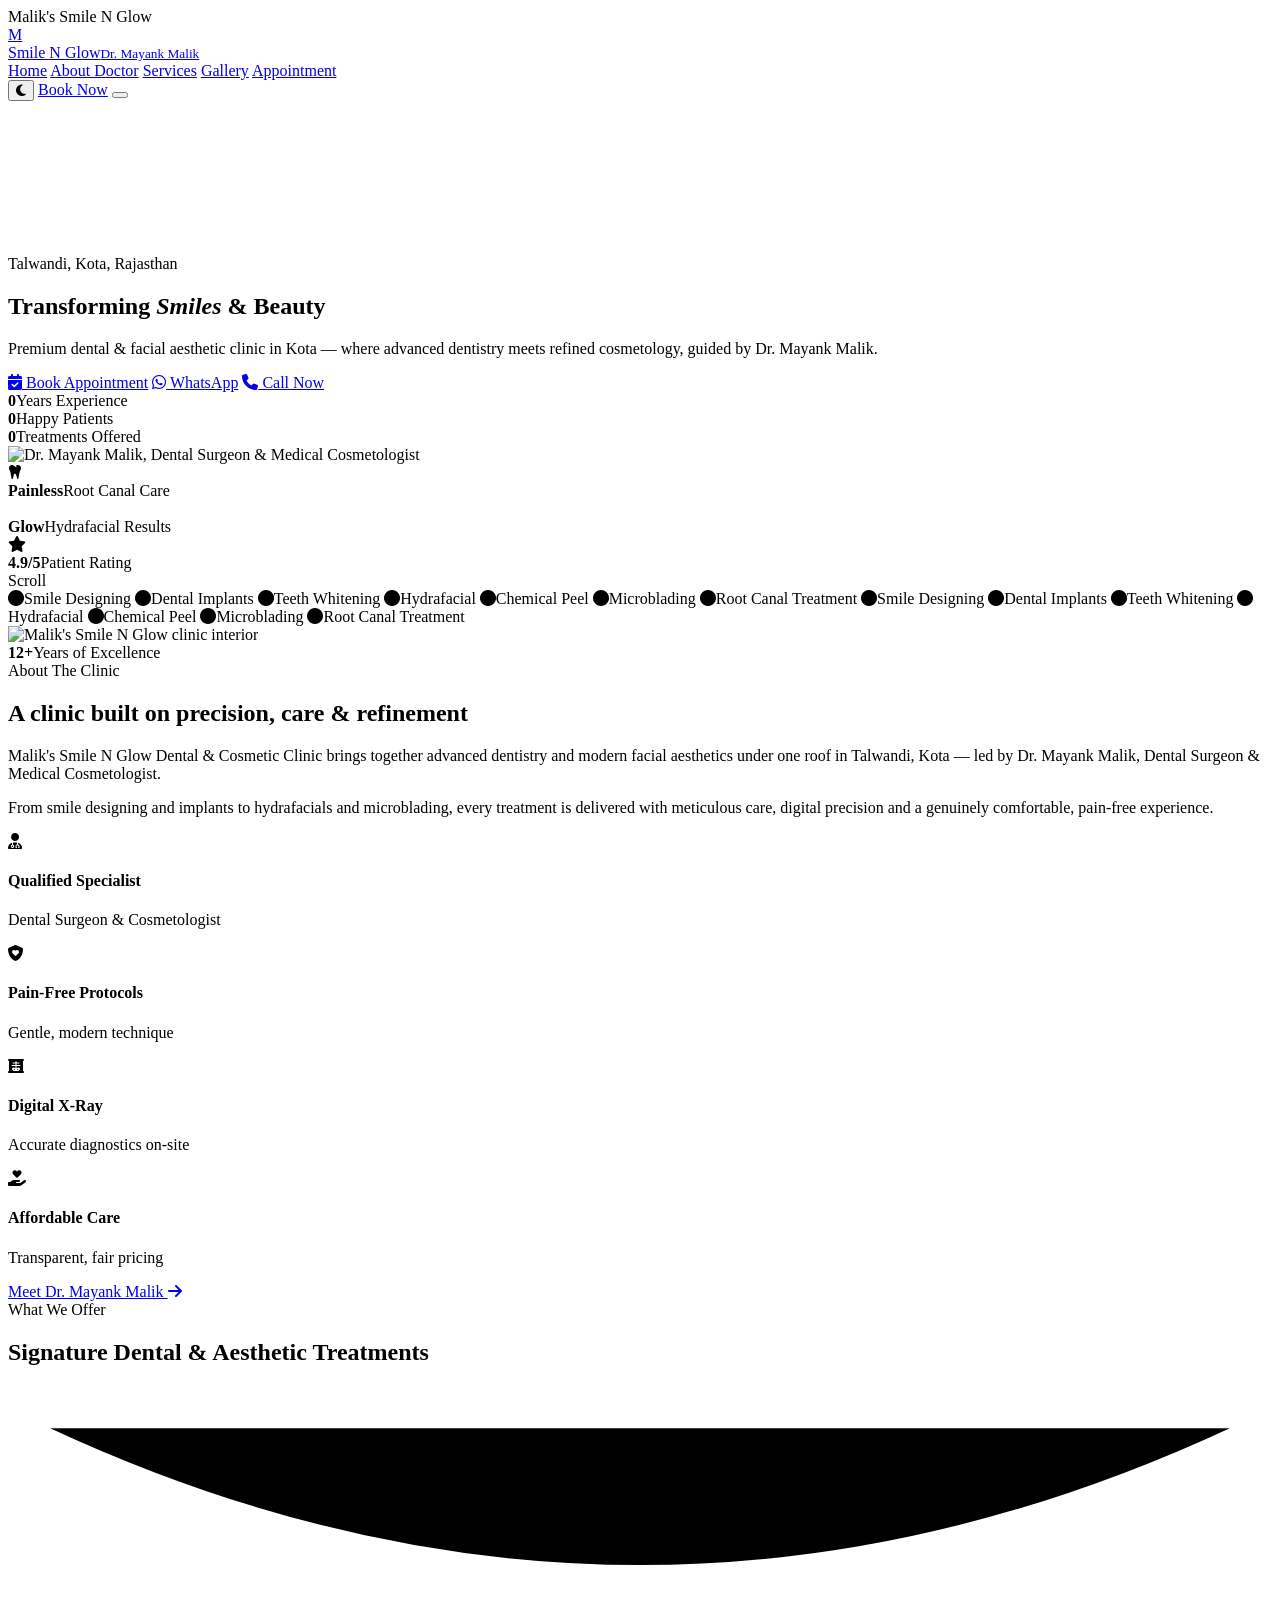
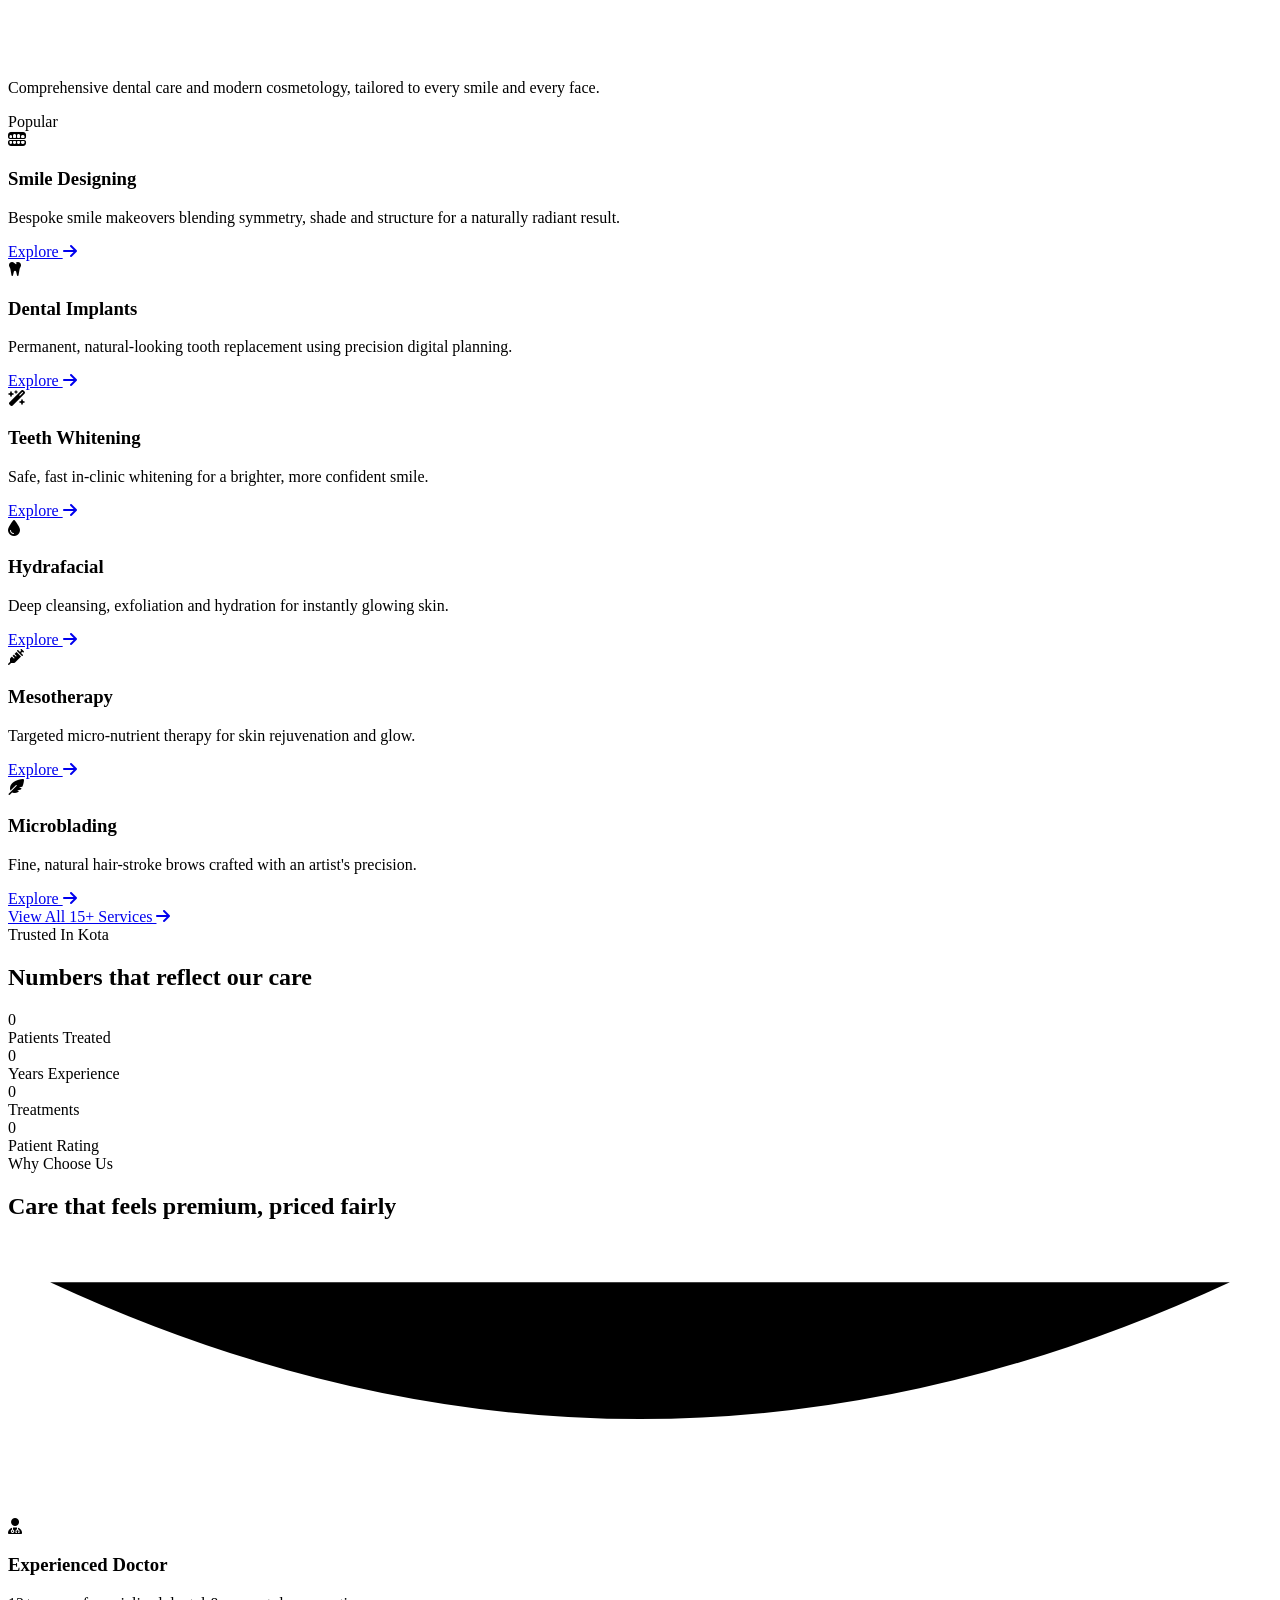
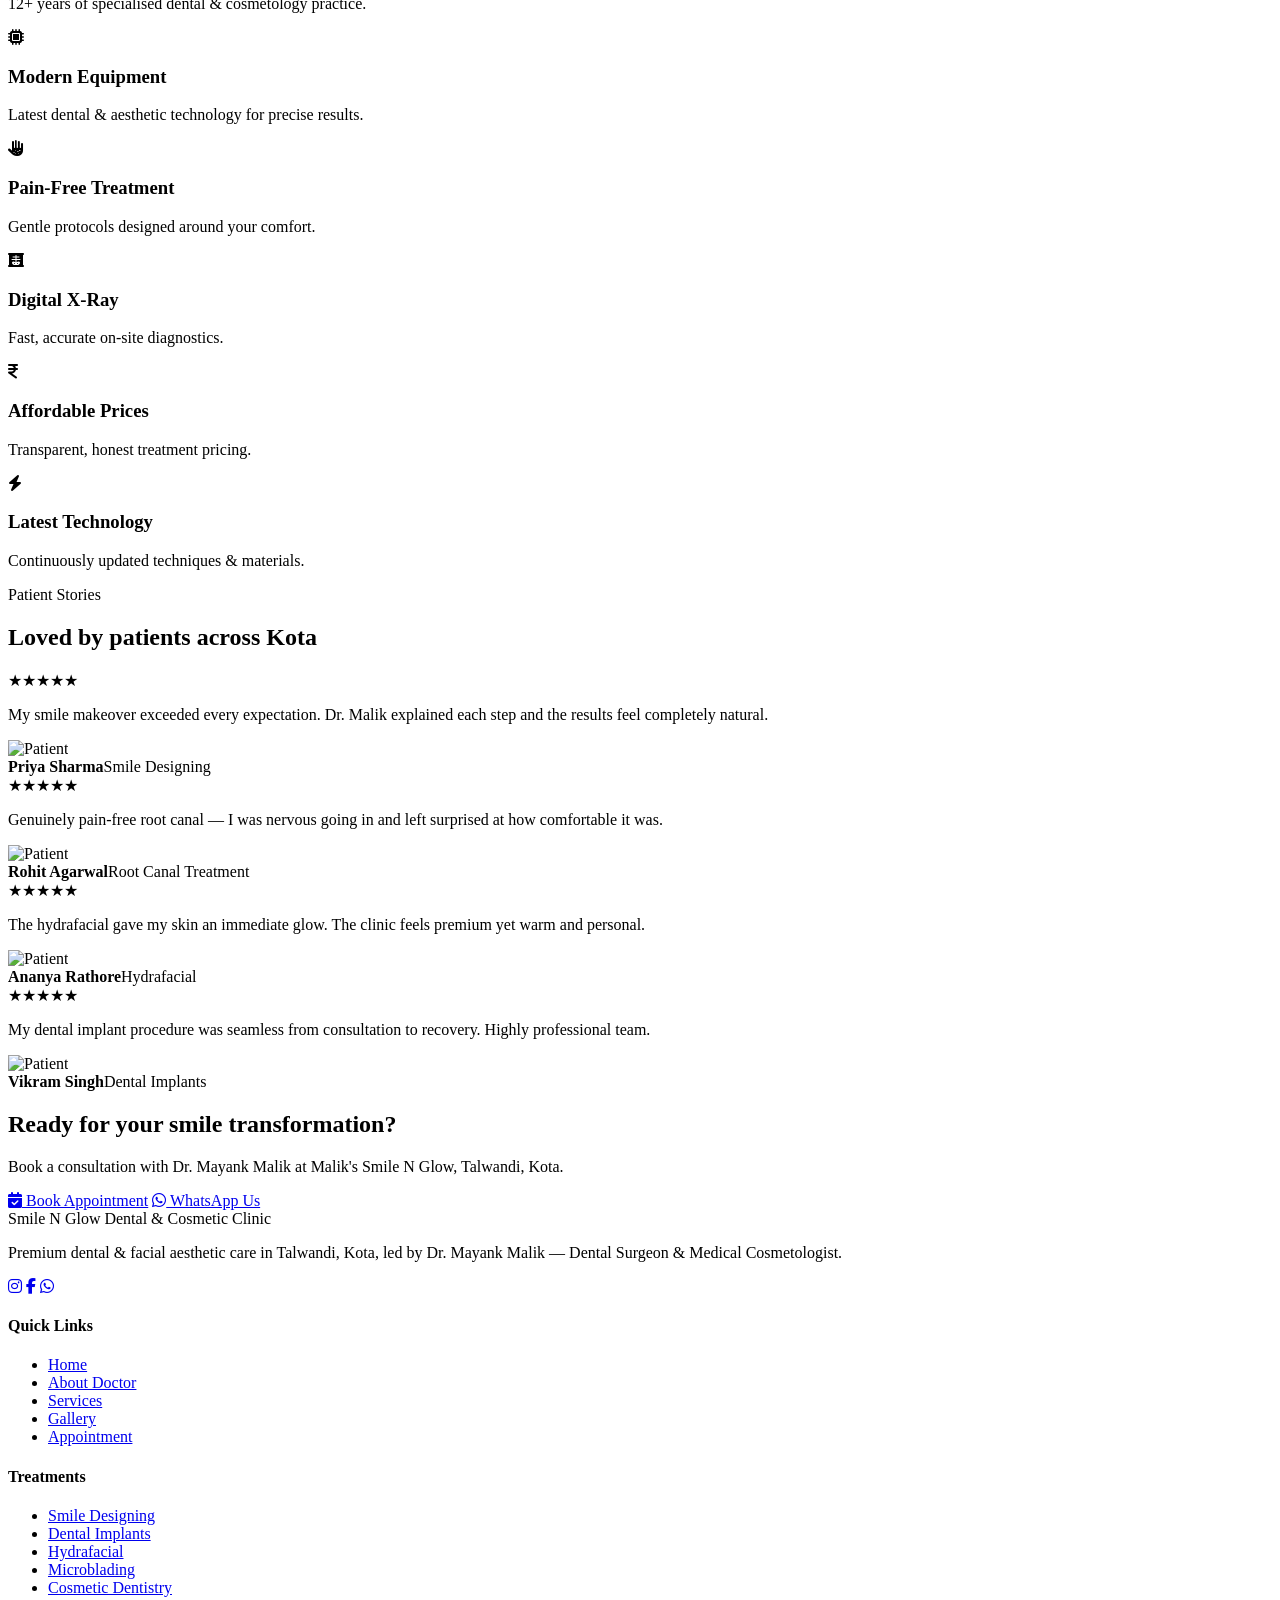
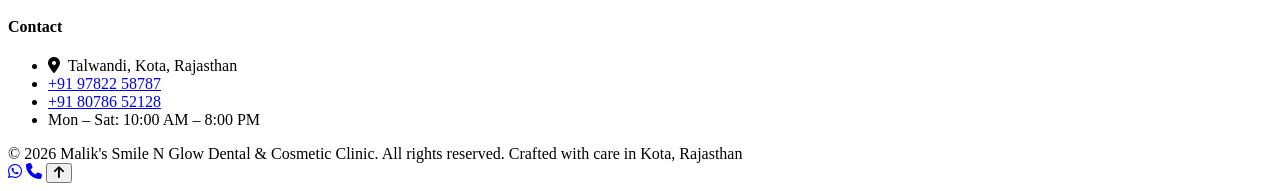
==== index.html @ 5f45013c "Rename index-20.html to index.html" ====
<!DOCTYPE html>
<html lang="en">
<head>
<meta charset="UTF-8">
<meta name="viewport" content="width=device-width, initial-scale=1.0">
<title>Malik's Smile N Glow | Premium Dental &amp; Cosmetic Clinic, Kota</title>
<meta name="description" content="Malik's Smile N Glow — premium dental &amp; facial aesthetic clinic in Talwandi, Kota led by Dr. Mayank Malik. Smile designing, implants, hydrafacials &amp; more.">
<link rel="icon" href="data:image/svg+xml,<svg xmlns=%22http://www.w3.org/2000/svg%22 viewBox=%220 0 100 100%22><text y=%22.9em%22 font-size=%2290%22>✨</text></svg>">
<link rel="preconnect" href="https://fonts.googleapis.com">
<link rel="stylesheet" href="https://cdnjs.cloudflare.com/ajax/libs/font-awesome/6.5.1/css/all.min.css">
<link rel="stylesheet" href="css/style.css">
</head>
<body>

<div id="loader"><div class="mark">Malik's <span>Smile N Glow</span></div><div class="bar"></div></div>
<div id="scroll-progress"></div>
<div id="cursor-glow"></div>

<!-- NAVBAR -->
<header class="navbar" id="navbar">
  <div class="container nav-inner">
    <a href="index.html" class="brand">
      <div class="mark">M</div>
      <div class="name">Smile N Glow<small>Dr. Mayank Malik</small></div>
    </a>
    <nav class="nav-links" id="nav-links">
      <a href="index.html" class="active">Home</a>
      <a href="about.html">About Doctor</a>
      <a href="services.html">Services</a>
      <a href="gallery.html">Gallery</a>
      <a href="contact.html">Appointment</a>
    </nav>
    <div class="nav-actions">
      <button class="icon-btn" id="theme-toggle" aria-label="Toggle theme"><i class="fa-solid fa-moon"></i></button>
      <a href="contact.html" class="btn btn-gold btn-sm">Book Now</a>
      <button class="hamburger" id="hamburger" aria-label="Menu"><span></span><span></span><span></span></button>
    </div>
  </div>
</header>

<!-- HERO -->
<section class="hero">
  <canvas id="hero-canvas"></canvas>
  <div class="container hero-inner">
    <div class="hero-copy">
      <div class="eyebrow">Talwandi, Kota, Rajasthan</div>
      <h1>Transforming <em>Smiles</em> &amp; Beauty</h1>
      <p class="sub">Premium dental &amp; facial aesthetic clinic in Kota — where advanced dentistry meets refined cosmetology, guided by Dr. Mayank Malik.</p>
      <div class="hero-actions">
        <a href="contact.html" class="btn btn-primary"><i class="fa-solid fa-calendar-check"></i> Book Appointment</a>
        <a href="https://wa.me/919782258787?text=Hi%2C%20I%20would%20like%20to%20book%20an%20appointment%20at%20Malik%27s%20Smile%20N%20Glow." target="_blank" class="btn btn-whatsapp"><i class="fa-brands fa-whatsapp"></i> WhatsApp</a>
        <a href="tel:+919782258787" class="btn btn-outline"><i class="fa-solid fa-phone"></i> Call Now</a>
      </div>
      <div class="hero-stats">
        <div class="stat"><b data-count="12" data-suffix="+">0</b><span>Years Experience</span></div>
        <div class="stat"><b data-count="8500" data-suffix="+">0</b><span>Happy Patients</span></div>
        <div class="stat"><b data-count="15" data-suffix="+">0</b><span>Treatments Offered</span></div>
      </div>
    </div>
    <div class="hero-visual">
      <div class="hero-portrait">
        <img src="https://images.unsplash.com/photo-1622253692010-333f2da6031d?q=80&w=900&auto=format&fit=crop" alt="Dr. Mayank Malik, Dental Surgeon &amp; Medical Cosmetologist">
      </div>
      <div class="hero-glass-card card-1"><i class="fa-solid fa-tooth"></i><div><b>Painless</b><span>Root Canal Care</span></div></div>
      <div class="hero-glass-card card-2"><i class="fa-solid fa-sparkles"></i><div><b>Glow</b><span>Hydrafacial Results</span></div></div>
      <div class="hero-glass-card card-3"><i class="fa-solid fa-star"></i><div><b>4.9/5</b><span>Patient Rating</span></div></div>
    </div>
  </div>
  <div class="hero-scroll-cue"><span>Scroll</span><div class="dot"></div></div>
</section>

<!-- MARQUEE -->
<div class="marquee">
  <div class="marquee-track">
    <span><i class="fa-solid fa-circle"></i>Smile Designing</span>
    <span><i class="fa-solid fa-circle"></i>Dental Implants</span>
    <span><i class="fa-solid fa-circle"></i>Teeth Whitening</span>
    <span><i class="fa-solid fa-circle"></i>Hydrafacial</span>
    <span><i class="fa-solid fa-circle"></i>Chemical Peel</span>
    <span><i class="fa-solid fa-circle"></i>Microblading</span>
    <span><i class="fa-solid fa-circle"></i>Root Canal Treatment</span>
    <span><i class="fa-solid fa-circle"></i>Smile Designing</span>
    <span><i class="fa-solid fa-circle"></i>Dental Implants</span>
    <span><i class="fa-solid fa-circle"></i>Teeth Whitening</span>
    <span><i class="fa-solid fa-circle"></i>Hydrafacial</span>
    <span><i class="fa-solid fa-circle"></i>Chemical Peel</span>
    <span><i class="fa-solid fa-circle"></i>Microblading</span>
    <span><i class="fa-solid fa-circle"></i>Root Canal Treatment</span>
  </div>
</div>

<!-- ABOUT SUMMARY -->
<section>
  <div class="container about-grid">
    <div class="about-media reveal">
      <div class="frame"><img src="https://images.unsplash.com/photo-1629909613654-28e377c37b09?q=80&w=900&auto=format&fit=crop" alt="Malik's Smile N Glow clinic interior"></div>
      <div class="about-badge"><b>12+</b><span>Years of Excellence</span></div>
    </div>
    <div class="about-copy reveal reveal-delay-1">
      <div class="eyebrow">About The Clinic</div>
      <h2>A clinic built on precision, care &amp; refinement</h2>
      <p>Malik's Smile N Glow Dental &amp; Cosmetic Clinic brings together advanced dentistry and modern facial aesthetics under one roof in Talwandi, Kota — led by Dr. Mayank Malik, Dental Surgeon &amp; Medical Cosmetologist.</p>
      <p>From smile designing and implants to hydrafacials and microblading, every treatment is delivered with meticulous care, digital precision and a genuinely comfortable, pain-free experience.</p>
      <div class="credentials">
        <div class="credential"><i class="fa-solid fa-user-doctor"></i><div><h4>Qualified Specialist</h4><p>Dental Surgeon &amp; Cosmetologist</p></div></div>
        <div class="credential"><i class="fa-solid fa-shield-heart"></i><div><h4>Pain-Free Protocols</h4><p>Gentle, modern technique</p></div></div>
        <div class="credential"><i class="fa-solid fa-x-ray"></i><div><h4>Digital X-Ray</h4><p>Accurate diagnostics on-site</p></div></div>
        <div class="credential"><i class="fa-solid fa-hand-holding-heart"></i><div><h4>Affordable Care</h4><p>Transparent, fair pricing</p></div></div>
      </div>
      <a href="about.html" class="btn btn-primary">Meet Dr. Mayank Malik <i class="fa-solid fa-arrow-right"></i></a>
    </div>
  </div>
</section>

<!-- SERVICES PREVIEW -->
<section style="background:var(--ivory-2)">
  <div class="container">
    <div class="section-head reveal">
      <div class="eyebrow">What We Offer</div>
      <h2>Signature Dental &amp; Aesthetic Treatments</h2>
      <svg class="smile-arc" viewBox="0 0 120 26"><path d="M4 4 Q60 30 116 4"/></svg>
      <p class="lead">Comprehensive dental care and modern cosmetology, tailored to every smile and every face.</p>
    </div>
    <div class="services-grid">
      <div class="service-card reveal"><span class="tag">Popular</span><div class="icon"><i class="fa-solid fa-teeth-open"></i></div><h3>Smile Designing</h3><p>Bespoke smile makeovers blending symmetry, shade and structure for a naturally radiant result.</p><a href="services.html" class="card-link">Explore <i class="fa-solid fa-arrow-right"></i></a></div>
      <div class="service-card reveal reveal-delay-1"><div class="icon"><i class="fa-solid fa-tooth"></i></div><h3>Dental Implants</h3><p>Permanent, natural-looking tooth replacement using precision digital planning.</p><a href="services.html" class="card-link">Explore <i class="fa-solid fa-arrow-right"></i></a></div>
      <div class="service-card reveal reveal-delay-2"><div class="icon"><i class="fa-solid fa-wand-magic-sparkles"></i></div><h3>Teeth Whitening</h3><p>Safe, fast in-clinic whitening for a brighter, more confident smile.</p><a href="services.html" class="card-link">Explore <i class="fa-solid fa-arrow-right"></i></a></div>
      <div class="service-card reveal"><div class="icon"><i class="fa-solid fa-droplet"></i></div><h3>Hydrafacial</h3><p>Deep cleansing, exfoliation and hydration for instantly glowing skin.</p><a href="services.html" class="card-link">Explore <i class="fa-solid fa-arrow-right"></i></a></div>
      <div class="service-card reveal reveal-delay-1"><div class="icon"><i class="fa-solid fa-syringe"></i></div><h3>Mesotherapy</h3><p>Targeted micro-nutrient therapy for skin rejuvenation and glow.</p><a href="services.html" class="card-link">Explore <i class="fa-solid fa-arrow-right"></i></a></div>
      <div class="service-card reveal reveal-delay-2"><div class="icon"><i class="fa-solid fa-feather-pointed"></i></div><h3>Microblading</h3><p>Fine, natural hair-stroke brows crafted with an artist's precision.</p><a href="services.html" class="card-link">Explore <i class="fa-solid fa-arrow-right"></i></a></div>
    </div>
    <div class="text-center mt-60 reveal"><a href="services.html" class="btn btn-outline">View All 15+ Services <i class="fa-solid fa-arrow-right"></i></a></div>
  </div>
</section>

<!-- STATS -->
<section>
  <div class="container">
    <div class="section-head reveal">
      <div class="eyebrow">Trusted In Kota</div>
      <h2>Numbers that reflect our care</h2>
    </div>
    <div class="stats-row">
      <div class="stat-card reveal"><div class="num"><span data-count="8500" data-suffix="+">0</span></div><div class="label">Patients Treated</div></div>
      <div class="stat-card reveal reveal-delay-1"><div class="num"><span data-count="12" data-suffix="+">0</span></div><div class="label">Years Experience</div></div>
      <div class="stat-card reveal reveal-delay-2"><div class="num"><span data-count="15" data-suffix="+">0</span></div><div class="label">Treatments</div></div>
      <div class="stat-card reveal reveal-delay-3"><div class="num"><span data-count="4.9" data-suffix="/5">0</span></div><div class="label">Patient Rating</div></div>
    </div>
  </div>
</section>

<!-- WHY CHOOSE US -->
<section style="background:var(--ivory-2)">
  <div class="container">
    <div class="section-head reveal">
      <div class="eyebrow">Why Choose Us</div>
      <h2>Care that feels premium, priced fairly</h2>
      <svg class="smile-arc" viewBox="0 0 120 26"><path d="M4 4 Q60 30 116 4"/></svg>
    </div>
    <div class="why-grid">
      <div class="why-card reveal"><div class="icon"><i class="fa-solid fa-user-doctor"></i></div><h3>Experienced Doctor</h3><p>12+ years of specialised dental &amp; cosmetology practice.</p></div>
      <div class="why-card reveal reveal-delay-1"><div class="icon"><i class="fa-solid fa-microchip"></i></div><h3>Modern Equipment</h3><p>Latest dental &amp; aesthetic technology for precise results.</p></div>
      <div class="why-card reveal reveal-delay-2"><div class="icon"><i class="fa-solid fa-hand-dots"></i></div><h3>Pain-Free Treatment</h3><p>Gentle protocols designed around your comfort.</p></div>
      <div class="why-card reveal"><div class="icon"><i class="fa-solid fa-x-ray"></i></div><h3>Digital X-Ray</h3><p>Fast, accurate on-site diagnostics.</p></div>
      <div class="why-card reveal reveal-delay-1"><div class="icon"><i class="fa-solid fa-indian-rupee-sign"></i></div><h3>Affordable Prices</h3><p>Transparent, honest treatment pricing.</p></div>
      <div class="why-card reveal reveal-delay-2"><div class="icon"><i class="fa-solid fa-bolt"></i></div><h3>Latest Technology</h3><p>Continuously updated techniques &amp; materials.</p></div>
    </div>
  </div>
</section>

<!-- TESTIMONIALS -->
<section>
  <div class="container">
    <div class="section-head reveal">
      <div class="eyebrow">Patient Stories</div>
      <h2>Loved by patients across Kota</h2>
    </div>
    <div class="testi-track-wrap">
      <div class="testi-track" id="testi-track">
        <div class="testi-card"><div class="testi-stars">★★★★★</div><p class="quote">My smile makeover exceeded every expectation. Dr. Malik explained each step and the results feel completely natural.</p><div class="testi-person"><img src="https://images.unsplash.com/photo-1544005313-94ddf0286df2?q=80&w=200&auto=format&fit=crop" alt="Patient"><div><b>Priya Sharma</b><span>Smile Designing</span></div></div></div>
        <div class="testi-card"><div class="testi-stars">★★★★★</div><p class="quote">Genuinely pain-free root canal — I was nervous going in and left surprised at how comfortable it was.</p><div class="testi-person"><img src="https://images.unsplash.com/photo-1502685104226-ee32379fefbe?q=80&w=200&auto=format&fit=crop" alt="Patient"><div><b>Rohit Agarwal</b><span>Root Canal Treatment</span></div></div></div>
        <div class="testi-card"><div class="testi-stars">★★★★★</div><p class="quote">The hydrafacial gave my skin an immediate glow. The clinic feels premium yet warm and personal.</p><div class="testi-person"><img src="https://images.unsplash.com/photo-1489424731084-a5d8b219a5bb?q=80&w=200&auto=format&fit=crop" alt="Patient"><div><b>Ananya Rathore</b><span>Hydrafacial</span></div></div></div>
        <div class="testi-card"><div class="testi-stars">★★★★★</div><p class="quote">My dental implant procedure was seamless from consultation to recovery. Highly professional team.</p><div class="testi-person"><img src="https://images.unsplash.com/photo-1560250097-0b93528c311a?q=80&w=200&auto=format&fit=crop" alt="Patient"><div><b>Vikram Singh</b><span>Dental Implants</span></div></div></div>
      </div>
    </div>
  </div>
</section>

<!-- CTA -->
<section>
  <div class="container">
    <div class="cta-band reveal">
      <div>
        <h2>Ready for your smile transformation?</h2>
        <p>Book a consultation with Dr. Mayank Malik at Malik's Smile N Glow, Talwandi, Kota.</p>
      </div>
      <div class="cta-actions">
        <a href="contact.html" class="btn btn-gold"><i class="fa-solid fa-calendar-check"></i> Book Appointment</a>
        <a href="https://wa.me/919782258787" target="_blank" class="btn btn-whatsapp"><i class="fa-brands fa-whatsapp"></i> WhatsApp Us</a>
      </div>
    </div>
  </div>
</section>

<!-- FOOTER -->
<footer>
  <div class="container">
    <div class="footer-grid">
      <div class="footer-brand">
        <div class="name">Smile N Glow <span>Dental &amp; Cosmetic Clinic</span></div>
        <p>Premium dental &amp; facial aesthetic care in Talwandi, Kota, led by Dr. Mayank Malik — Dental Surgeon &amp; Medical Cosmetologist.</p>
        <div class="footer-social">
          <a href="#" target="_blank" aria-label="Instagram"><i class="fa-brands fa-instagram"></i></a>
          <a href="#" target="_blank" aria-label="Facebook"><i class="fa-brands fa-facebook-f"></i></a>
          <a href="https://wa.me/919782258787" target="_blank" aria-label="WhatsApp"><i class="fa-brands fa-whatsapp"></i></a>
        </div>
      </div>
      <div class="footer-col"><h4>Quick Links</h4><ul>
        <li><a href="index.html">Home</a></li>
        <li><a href="about.html">About Doctor</a></li>
        <li><a href="services.html">Services</a></li>
        <li><a href="gallery.html">Gallery</a></li>
        <li><a href="contact.html">Appointment</a></li>
      </ul></div>
      <div class="footer-col"><h4>Treatments</h4><ul>
        <li><a href="services.html">Smile Designing</a></li>
        <li><a href="services.html">Dental Implants</a></li>
        <li><a href="services.html">Hydrafacial</a></li>
        <li><a href="services.html">Microblading</a></li>
        <li><a href="services.html">Cosmetic Dentistry</a></li>
      </ul></div>
      <div class="footer-col"><h4>Contact</h4><ul>
        <li><i class="fa-solid fa-location-dot"></i>&nbsp; Talwandi, Kota, Rajasthan</li>
        <li><a href="tel:+919782258787">+91 97822 58787</a></li>
        <li><a href="tel:+918078652128">+91 80786 52128</a></li>
        <li>Mon – Sat: 10:00 AM – 8:00 PM</li>
      </ul></div>
    </div>
    <div class="footer-bottom">
      <span>© 2026 Malik's Smile N Glow Dental &amp; Cosmetic Clinic. All rights reserved.</span>
      <span>Crafted with care in Kota, Rajasthan</span>
    </div>
  </div>
</footer>

<div class="fab-stack">
  <a href="https://wa.me/919782258787" target="_blank" class="fab fab-whatsapp" aria-label="WhatsApp"><i class="fa-brands fa-whatsapp"></i></a>
  <a href="tel:+919782258787" class="fab fab-call" aria-label="Call"><i class="fa-solid fa-phone"></i></a>
  <button class="fab fab-top" id="fab-top" aria-label="Back to top"><i class="fa-solid fa-arrow-up"></i></button>
</div>

<script src="js/script.js"></script>
</body>
</html>
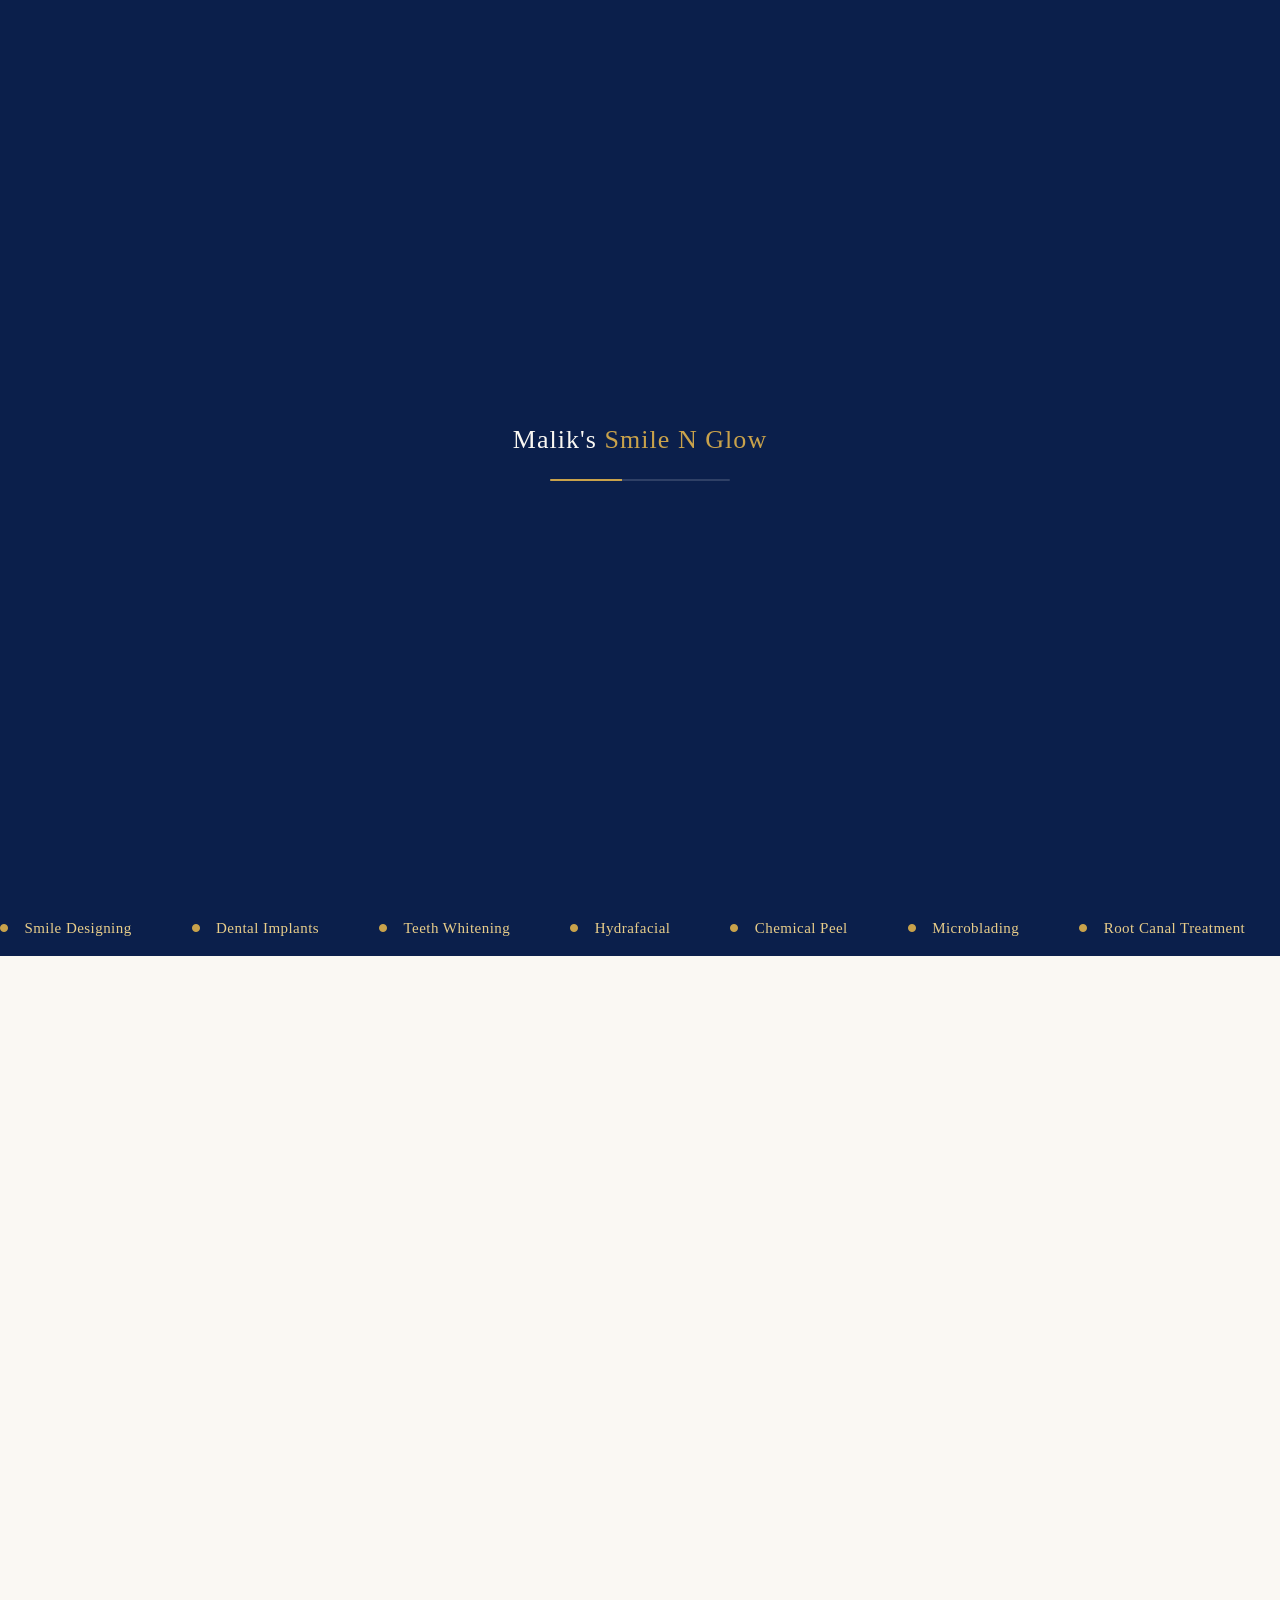
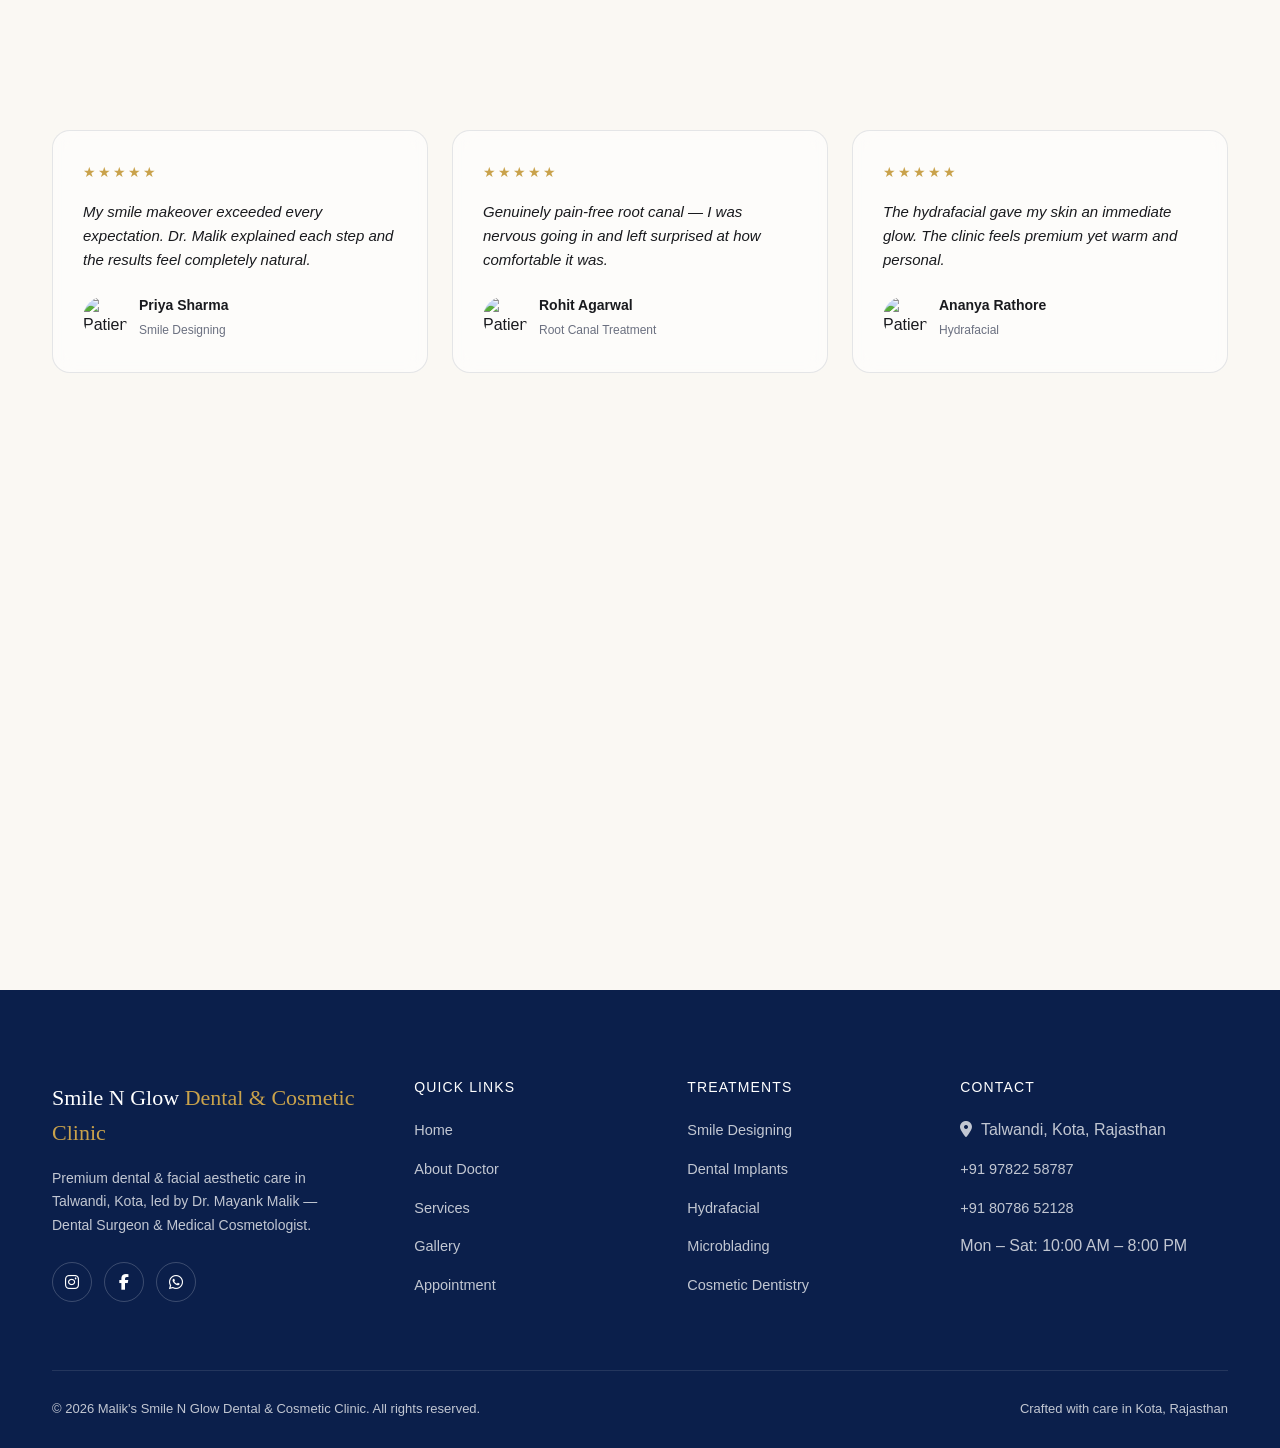
==== commit d797c4b8: "Update stylesheet link in index.html" ====
--- a/index.html
+++ b/index.html
@@ -8,7 +8,7 @@
 <link rel="icon" href="data:image/svg+xml,<svg xmlns=%22http://www.w3.org/2000/svg%22 viewBox=%220 0 100 100%22><text y=%22.9em%22 font-size=%2290%22>✨</text></svg>">
 <link rel="preconnect" href="https://fonts.googleapis.com">
 <link rel="stylesheet" href="https://cdnjs.cloudflare.com/ajax/libs/font-awesome/6.5.1/css/all.min.css">
-<link rel="stylesheet" href="css/style.css">
+<link rel="stylesheet" href="style.css">
 </head>
 <body>
 
--- a/style.css
+++ b/style.css
@@ -0,0 +1,507 @@
+/* ===========================================================
+   MALIK'S SMILE N GLOW — Design System
+   Signature motif: the "Smile Arc" — a gold curved line used
+   as dividers, underlines and the scroll-progress indicator.
+   =========================================================== */
+
+@import url('https://fonts.googleapis.com/css2?family=Fraunces:ital,opsz,wght@0,9..144,300;0,9..144,450;0,9..144,600;1,9..144,450&family=Manrope:wght@400;500;600;700;800&display=swap');
+
+:root{
+  --ivory:#FAF8F3;
+  --ivory-2:#F1EEE6;
+  --royal:#0B1F4B;
+  --royal-2:#132a63;
+  --gold:#C9A24B;
+  --gold-light:#E8CD8A;
+  --charcoal:#191A1E;
+  --grey:#6B7080;
+  --line:rgba(11,31,75,0.10);
+  --glass:rgba(255,255,255,0.55);
+  --glass-royal:rgba(11,31,75,0.55);
+  --radius-lg:28px;
+  --radius-md:18px;
+  --radius-sm:10px;
+  --shadow-soft:0 20px 60px -20px rgba(11,31,75,0.25);
+  --shadow-tight:0 8px 24px -8px rgba(11,31,75,0.18);
+  --ease:cubic-bezier(.16,.84,.44,1);
+  --container:1240px;
+}
+
+[data-theme="dark"]{
+  --ivory:#0B0D14;
+  --ivory-2:#10131d;
+  --charcoal:#F3F1EA;
+  --grey:#9BA0B4;
+  --line:rgba(255,255,255,0.10);
+  --glass:rgba(20,24,38,0.55);
+}
+
+*,*::before,*::after{box-sizing:border-box;}
+html{scroll-behavior:smooth;}
+body{
+  margin:0;
+  background:var(--ivory);
+  color:var(--charcoal);
+  font-family:'Manrope',sans-serif;
+  font-size:16px;
+  line-height:1.6;
+  -webkit-font-smoothing:antialiased;
+  overflow-x:hidden;
+  transition:background .4s var(--ease),color .4s var(--ease);
+}
+img{max-width:100%;display:block;}
+a{color:inherit;text-decoration:none;}
+ul{list-style:none;margin:0;padding:0;}
+button{font-family:inherit;cursor:pointer;}
+h1,h2,h3,h4{font-family:'Fraunces',serif;font-weight:450;margin:0;line-height:1.08;color:var(--royal);}
+[data-theme="dark"] h1,[data-theme="dark"] h2,[data-theme="dark"] h3,[data-theme="dark"] h4{color:var(--ivory);}
+p{margin:0;}
+.container{max-width:var(--container);margin:0 auto;padding:0 32px;}
+section{position:relative;padding:120px 0;}
+@media(max-width:768px){section{padding:76px 0;}}
+
+/* ---------- eyebrow / labels ---------- */
+.eyebrow{
+  display:inline-flex;align-items:center;gap:10px;
+  font-family:'Manrope',sans-serif;font-weight:700;letter-spacing:.18em;
+  text-transform:uppercase;font-size:12px;color:var(--gold);
+  margin-bottom:18px;
+}
+.eyebrow::before{content:"";width:26px;height:2px;background:var(--gold);border-radius:2px;}
+
+/* ---------- Smile Arc signature ---------- */
+.smile-arc{
+  display:block;height:26px;width:120px;margin:22px auto 0;
+}
+.smile-arc path{
+  fill:none;stroke:var(--gold);stroke-width:3;stroke-linecap:round;
+  stroke-dasharray:180;stroke-dashoffset:180;
+  animation:arcDraw 1.4s var(--ease) forwards;
+}
+.smile-arc.left{margin:22px 0 0;}
+@keyframes arcDraw{to{stroke-dashoffset:0;}}
+
+.section-head{text-align:center;max-width:680px;margin:0 auto 64px;}
+.section-head.left{text-align:left;margin:0 0 56px;}
+.section-head h2{font-size:clamp(30px,4.4vw,48px);}
+.section-head p.lead{margin-top:18px;color:var(--grey);font-size:17px;}
+
+/* ---------- Scroll progress bar (arc-inspired) ---------- */
+#scroll-progress{
+  position:fixed;top:0;left:0;height:3px;width:0%;
+  background:linear-gradient(90deg,var(--gold),var(--gold-light));
+  z-index:9999;transition:width .1s linear;
+}
+
+/* ---------- Cursor glow ---------- */
+#cursor-glow{
+  position:fixed;top:0;left:0;width:420px;height:420px;pointer-events:none;
+  border-radius:50%;z-index:1;
+  background:radial-gradient(circle,rgba(201,162,75,0.10) 0%,rgba(201,162,75,0) 70%);
+  transform:translate(-50%,-50%);will-change:transform;
+  transition:opacity .3s ease;
+}
+@media(max-width:900px){#cursor-glow{display:none;}}
+
+/* ---------- Loader ---------- */
+#loader{
+  position:fixed;inset:0;background:var(--royal);z-index:10000;
+  display:flex;align-items:center;justify-content:center;flex-direction:column;gap:18px;
+  transition:opacity .6s var(--ease),visibility .6s var(--ease);
+}
+#loader.hide{opacity:0;visibility:hidden;}
+#loader .mark{font-family:'Fraunces',serif;color:var(--ivory);font-size:26px;letter-spacing:.04em;}
+#loader .mark span{color:var(--gold);}
+#loader .bar{width:180px;height:2px;background:rgba(255,255,255,.15);border-radius:2px;overflow:hidden;}
+#loader .bar::after{content:"";display:block;height:100%;width:40%;background:var(--gold);animation:loaderMove 1.1s ease-in-out infinite;}
+@keyframes loaderMove{0%{transform:translateX(-100%);}100%{transform:translateX(350%);}}
+
+/* ---------- Navbar ---------- */
+.navbar{
+  position:fixed;top:0;left:0;right:0;z-index:1000;
+  padding:20px 0;transition:all .4s var(--ease);
+}
+.navbar.scrolled{
+  padding:12px 0;background:var(--glass);backdrop-filter:blur(18px) saturate(160%);
+  -webkit-backdrop-filter:blur(18px) saturate(160%);border-bottom:1px solid var(--line);
+  box-shadow:var(--shadow-tight);
+}
+.nav-inner{display:flex;align-items:center;justify-content:space-between;}
+.brand{display:flex;align-items:center;gap:12px;}
+.brand .mark{
+  width:44px;height:44px;border-radius:50%;
+  background:linear-gradient(145deg,var(--royal),var(--royal-2));
+  display:flex;align-items:center;justify-content:center;
+  color:var(--gold);font-family:'Fraunces',serif;font-size:19px;
+  box-shadow:0 6px 18px -4px rgba(11,31,75,.5);
+}
+.brand .name{font-family:'Fraunces',serif;font-size:18px;color:var(--royal);line-height:1.1;}
+[data-theme="dark"] .brand .name{color:var(--ivory);}
+.brand .name small{display:block;font-family:'Manrope',sans-serif;font-size:10.5px;letter-spacing:.14em;text-transform:uppercase;color:var(--gold);font-weight:700;margin-top:3px;}
+.nav-links{display:flex;align-items:center;gap:38px;}
+.nav-links a{
+  font-size:14.5px;font-weight:600;color:var(--charcoal);position:relative;padding:6px 0;
+}
+.nav-links a::after{
+  content:"";position:absolute;bottom:0;left:0;width:0;height:2px;background:var(--gold);
+  transition:width .35s var(--ease);
+}
+.nav-links a:hover::after,.nav-links a.active::after{width:100%;}
+.nav-links a.active{color:var(--royal);}
+[data-theme="dark"] .nav-links a.active{color:var(--gold);}
+.nav-actions{display:flex;align-items:center;gap:14px;}
+.icon-btn{
+  width:42px;height:42px;border-radius:50%;border:1px solid var(--line);
+  display:flex;align-items:center;justify-content:center;background:transparent;color:var(--royal);
+  transition:all .3s var(--ease);
+}
+[data-theme="dark"] .icon-btn{color:var(--ivory);}
+.icon-btn:hover{background:var(--gold);color:var(--royal);border-color:var(--gold);transform:translateY(-2px);}
+.hamburger{display:none;flex-direction:column;gap:5px;background:none;border:none;padding:6px;}
+.hamburger span{width:24px;height:2px;background:var(--royal);border-radius:2px;transition:.3s;}
+[data-theme="dark"] .hamburger span{background:var(--ivory);}
+
+/* ---------- Buttons ---------- */
+.btn{
+  display:inline-flex;align-items:center;justify-content:center;gap:10px;
+  padding:16px 30px;border-radius:100px;font-weight:700;font-size:14.5px;
+  letter-spacing:.02em;border:1px solid transparent;transition:all .35s var(--ease);white-space:nowrap;
+}
+.btn-primary{background:var(--royal);color:var(--ivory);box-shadow:0 14px 30px -12px rgba(11,31,75,.55);}
+.btn-primary:hover{background:var(--royal-2);transform:translateY(-3px);box-shadow:0 20px 34px -12px rgba(11,31,75,.6);}
+.btn-gold{background:linear-gradient(135deg,var(--gold-light),var(--gold));color:var(--royal);box-shadow:0 14px 30px -12px rgba(201,162,75,.55);}
+.btn-gold:hover{transform:translateY(-3px);box-shadow:0 20px 34px -12px rgba(201,162,75,.6);}
+.btn-outline{border-color:var(--line);color:var(--charcoal);background:transparent;}
+.btn-outline:hover{border-color:var(--royal);transform:translateY(-3px);}
+.btn-whatsapp{background:#25D366;color:#fff;box-shadow:0 14px 30px -12px rgba(37,211,102,.55);}
+.btn-whatsapp:hover{transform:translateY(-3px);}
+.btn-sm{padding:11px 20px;font-size:13px;}
+.btn-block{width:100%;}
+
+/* ---------- Hero ---------- */
+.hero{
+  min-height:100svh;display:flex;align-items:center;position:relative;overflow:hidden;
+  padding-top:120px;padding-bottom:60px;
+  background:
+    radial-gradient(ellipse 900px 600px at 82% 12%, rgba(201,162,75,.14), transparent 60%),
+    radial-gradient(ellipse 800px 700px at 10% 90%, rgba(11,31,75,.10), transparent 60%),
+    var(--ivory);
+}
+#hero-canvas{position:absolute;inset:0;z-index:0;opacity:.55;}
+.hero-inner{position:relative;z-index:2;display:grid;grid-template-columns:1.05fr .95fr;gap:40px;align-items:center;}
+.hero-copy .eyebrow{opacity:0;animation:fadeUp .8s .1s var(--ease) forwards;}
+.hero-copy h1{font-size:clamp(38px,5.6vw,68px);opacity:0;animation:fadeUp .9s .25s var(--ease) forwards;}
+.hero-copy h1 em{font-style:normal;color:var(--gold);}
+.hero-copy .sub{margin-top:22px;font-size:18px;color:var(--grey);max-width:480px;opacity:0;animation:fadeUp .9s .4s var(--ease) forwards;}
+.hero-actions{display:flex;gap:14px;flex-wrap:wrap;margin-top:38px;opacity:0;animation:fadeUp .9s .55s var(--ease) forwards;}
+.hero-stats{display:flex;gap:38px;margin-top:56px;opacity:0;animation:fadeUp .9s .7s var(--ease) forwards;}
+.hero-stats .stat b{font-family:'Fraunces',serif;font-size:30px;color:var(--royal);display:block;}
+[data-theme="dark"] .hero-stats .stat b{color:var(--ivory);}
+.hero-stats .stat span{font-size:12.5px;color:var(--grey);text-transform:uppercase;letter-spacing:.08em;}
+@keyframes fadeUp{from{opacity:0;transform:translateY(26px);}to{opacity:1;transform:translateY(0);}}
+
+.hero-visual{position:relative;height:560px;perspective:1400px;opacity:0;animation:fadeUp 1s .35s var(--ease) forwards;}
+.hero-portrait{
+  position:absolute;inset:0;margin:auto;width:88%;height:100%;border-radius:40px 40px 120px 40px;
+  overflow:hidden;box-shadow:var(--shadow-soft);
+  transform-style:preserve-3d;transition:transform .2s ease-out;
+  border:1px solid var(--line);
+}
+.hero-portrait img{width:100%;height:100%;object-fit:cover;}
+.hero-glass-card{
+  position:absolute;padding:18px 22px;border-radius:var(--radius-md);
+  background:var(--glass);backdrop-filter:blur(16px) saturate(160%);-webkit-backdrop-filter:blur(16px) saturate(160%);
+  border:1px solid rgba(255,255,255,.4);box-shadow:var(--shadow-tight);
+  display:flex;align-items:center;gap:12px;animation:floatY 5s ease-in-out infinite;
+}
+.hero-glass-card i{color:var(--gold);font-size:20px;}
+.hero-glass-card b{display:block;font-family:'Fraunces',serif;font-size:16px;color:var(--royal);}
+[data-theme="dark"] .hero-glass-card b{color:var(--ivory);}
+.hero-glass-card span{font-size:11.5px;color:var(--grey);}
+.card-1{top:6%;left:-8%;animation-delay:0s;}
+.card-2{bottom:10%;right:-6%;animation-delay:1.2s;}
+.card-3{bottom:-4%;left:8%;animation-delay:2.4s;}
+@keyframes floatY{0%,100%{transform:translateY(0);}50%{transform:translateY(-14px);}}
+
+.hero-scroll-cue{
+  position:absolute;bottom:26px;left:50%;transform:translateX(-50%);
+  display:flex;flex-direction:column;align-items:center;gap:8px;color:var(--grey);font-size:11px;
+  letter-spacing:.16em;text-transform:uppercase;z-index:2;
+}
+.hero-scroll-cue .dot{width:1px;height:34px;background:var(--line);position:relative;overflow:hidden;}
+.hero-scroll-cue .dot::after{content:"";position:absolute;top:-100%;left:0;width:100%;height:100%;background:var(--gold);animation:scrollDot 1.8s ease-in-out infinite;}
+@keyframes scrollDot{50%{top:100%;}100%{top:100%;}}
+
+@media(max-width:980px){
+  .hero-inner{grid-template-columns:1fr;text-align:center;}
+  .hero-copy .sub{margin-left:auto;margin-right:auto;}
+  .hero-actions{justify-content:center;}
+  .hero-stats{justify-content:center;flex-wrap:wrap;}
+  .hero-visual{height:420px;margin-top:20px;}
+}
+
+/* ---------- Marquee strip ---------- */
+.marquee{background:var(--royal);overflow:hidden;padding:16px 0;}
+.marquee-track{display:flex;gap:60px;white-space:nowrap;animation:marquee 26s linear infinite;width:max-content;}
+.marquee-track span{color:var(--gold-light);font-family:'Fraunces',serif;font-size:15px;letter-spacing:.03em;display:flex;align-items:center;gap:16px;}
+.marquee-track span i{font-size:8px;color:var(--gold);}
+@keyframes marquee{from{transform:translateX(0);}to{transform:translateX(-50%);}}
+
+/* ---------- About / stats ---------- */
+.about-grid{display:grid;grid-template-columns:.85fr 1.15fr;gap:70px;align-items:center;}
+.about-media{position:relative;}
+.about-media .frame{border-radius:var(--radius-lg);overflow:hidden;box-shadow:var(--shadow-soft);border:1px solid var(--line);}
+.about-media img{width:100%;height:520px;object-fit:cover;}
+.about-badge{
+  position:absolute;bottom:-26px;right:-26px;background:var(--royal);color:var(--ivory);
+  border-radius:var(--radius-md);padding:22px 26px;box-shadow:var(--shadow-soft);text-align:center;
+}
+.about-badge b{font-family:'Fraunces',serif;font-size:32px;color:var(--gold);display:block;}
+.about-badge span{font-size:11.5px;text-transform:uppercase;letter-spacing:.1em;color:rgba(255,255,255,.8);}
+.about-copy h2{font-size:clamp(28px,4vw,42px);margin-bottom:20px;}
+.about-copy p{color:var(--grey);font-size:16.5px;margin-bottom:16px;}
+.credentials{display:grid;grid-template-columns:1fr 1fr;gap:18px;margin:32px 0;}
+.credential{display:flex;gap:14px;align-items:flex-start;padding:16px;border:1px solid var(--line);border-radius:var(--radius-sm);}
+.credential i{color:var(--gold);font-size:18px;margin-top:2px;}
+.credential h4{font-family:'Manrope',sans-serif;font-weight:700;font-size:14.5px;color:var(--charcoal);}
+[data-theme="dark"] .credential h4{color:var(--ivory);}
+.credential p{font-size:13px;color:var(--grey);margin-top:4px;}
+
+.stats-row{display:grid;grid-template-columns:repeat(4,1fr);gap:24px;margin-top:90px;}
+.stat-card{
+  text-align:center;padding:38px 20px;border-radius:var(--radius-md);border:1px solid var(--line);
+  background:var(--ivory-2);transition:transform .4s var(--ease),box-shadow .4s var(--ease);
+}
+.stat-card:hover{transform:translateY(-8px);box-shadow:var(--shadow-tight);}
+.stat-card .num{font-family:'Fraunces',serif;font-size:44px;color:var(--royal);}
+[data-theme="dark"] .stat-card .num{color:var(--gold);}
+.stat-card .num sup{font-size:22px;color:var(--gold);}
+.stat-card .label{margin-top:8px;font-size:13px;color:var(--grey);text-transform:uppercase;letter-spacing:.08em;}
+
+@media(max-width:900px){
+  .about-grid{grid-template-columns:1fr;gap:60px;}
+  .about-badge{right:16px;bottom:-20px;}
+  .stats-row{grid-template-columns:1fr 1fr;}
+}
+
+/* ---------- Services grid ---------- */
+.services-grid{display:grid;grid-template-columns:repeat(3,1fr);gap:26px;}
+.service-card{
+  position:relative;border-radius:var(--radius-lg);padding:34px 28px;overflow:hidden;
+  background:var(--glass);border:1px solid var(--line);backdrop-filter:blur(10px);
+  box-shadow:var(--shadow-tight);transition:transform .5s var(--ease),box-shadow .5s var(--ease);
+  transform-style:preserve-3d;
+}
+.service-card:hover{transform:translateY(-10px) rotateX(2deg);box-shadow:var(--shadow-soft);}
+.service-card .icon{
+  width:58px;height:58px;border-radius:16px;display:flex;align-items:center;justify-content:center;
+  background:linear-gradient(145deg,var(--royal),var(--royal-2));color:var(--gold);font-size:24px;margin-bottom:22px;
+  box-shadow:0 10px 22px -8px rgba(11,31,75,.5);
+}
+.service-card h3{font-size:21px;margin-bottom:10px;}
+.service-card p{color:var(--grey);font-size:14.5px;margin-bottom:22px;}
+.service-card .card-link{display:inline-flex;align-items:center;gap:8px;font-weight:700;font-size:13.5px;color:var(--royal);}
+[data-theme="dark"] .service-card .card-link{color:var(--gold);}
+.service-card .card-link i{transition:transform .3s var(--ease);font-size:12px;}
+.service-card:hover .card-link i{transform:translateX(5px);}
+.service-card .tag{
+  position:absolute;top:22px;right:22px;font-size:10.5px;font-weight:700;letter-spacing:.08em;text-transform:uppercase;
+  color:var(--gold);border:1px solid var(--gold);border-radius:100px;padding:4px 10px;
+}
+@media(max-width:980px){.services-grid{grid-template-columns:1fr 1fr;}}
+@media(max-width:640px){.services-grid{grid-template-columns:1fr;}}
+
+/* ---------- Why choose us ---------- */
+.why-grid{display:grid;grid-template-columns:repeat(3,1fr);gap:24px;}
+.why-card{
+  padding:34px 26px;border-radius:var(--radius-md);background:var(--ivory-2);border:1px solid var(--line);
+  transition:all .4s var(--ease);
+}
+.why-card:hover{background:var(--royal);}
+.why-card:hover h3,.why-card:hover p{color:var(--ivory);}
+.why-card:hover .icon{background:var(--gold);color:var(--royal);}
+.why-card .icon{
+  width:52px;height:52px;border-radius:14px;background:var(--ivory);border:1px solid var(--line);
+  display:flex;align-items:center;justify-content:center;color:var(--royal);font-size:21px;margin-bottom:20px;
+  transition:all .4s var(--ease);
+}
+.why-card h3{font-size:18.5px;margin-bottom:8px;transition:color .4s var(--ease);}
+.why-card p{font-size:14px;color:var(--grey);transition:color .4s var(--ease);}
+@media(max-width:900px){.why-grid{grid-template-columns:1fr 1fr;}}
+@media(max-width:600px){.why-grid{grid-template-columns:1fr;}}
+
+/* ---------- Before / After slider ---------- */
+.ba-slider{
+  position:relative;max-width:760px;margin:0 auto;border-radius:var(--radius-lg);overflow:hidden;
+  box-shadow:var(--shadow-soft);aspect-ratio:16/10;user-select:none;border:1px solid var(--line);
+}
+.ba-slider img{position:absolute;inset:0;width:100%;height:100%;object-fit:cover;}
+.ba-slider .after-img{clip-path:inset(0 0 0 50%);}
+.ba-handle{
+  position:absolute;top:0;bottom:0;left:50%;width:3px;background:var(--gold);cursor:ew-resize;z-index:3;
+  transform:translateX(-50%);
+}
+.ba-handle::after{
+  content:"\f337";font-family:"Font Awesome 6 Free";font-weight:900;
+  position:absolute;top:50%;left:50%;transform:translate(-50%,-50%);
+  width:46px;height:46px;border-radius:50%;background:var(--gold);color:var(--royal);
+  display:flex;align-items:center;justify-content:center;box-shadow:var(--shadow-tight);font-size:15px;
+}
+.ba-label{position:absolute;top:18px;font-size:11px;font-weight:800;letter-spacing:.1em;text-transform:uppercase;
+  background:rgba(11,31,75,.7);color:#fff;padding:6px 14px;border-radius:100px;z-index:2;}
+.ba-label.before{left:18px;}
+.ba-label.after{right:18px;}
+.ba-nav{display:flex;justify-content:center;gap:14px;margin-top:30px;}
+.ba-dot{width:9px;height:9px;border-radius:50%;background:var(--line);border:none;cursor:pointer;transition:.3s;}
+.ba-dot.active{background:var(--gold);width:26px;border-radius:6px;}
+
+/* ---------- Testimonials ---------- */
+.testi-track-wrap{overflow:hidden;}
+.testi-track{display:flex;gap:24px;transition:transform .6s var(--ease);}
+.testi-card{
+  min-width:calc(33.333% - 16px);flex:0 0 calc(33.333% - 16px);padding:30px;border-radius:var(--radius-md);
+  background:var(--glass);border:1px solid var(--line);backdrop-filter:blur(10px);
+}
+.testi-stars{color:var(--gold);font-size:14px;margin-bottom:16px;letter-spacing:2px;}
+.testi-card p.quote{font-size:15px;color:var(--charcoal);margin-bottom:22px;font-style:italic;}
+[data-theme="dark"] .testi-card p.quote{color:var(--ivory);}
+.testi-person{display:flex;align-items:center;gap:12px;}
+.testi-person img{width:44px;height:44px;border-radius:50%;object-fit:cover;}
+.testi-person b{display:block;font-size:14px;}
+.testi-person span{font-size:12px;color:var(--grey);}
+@media(max-width:980px){.testi-card{min-width:calc(50% - 12px);flex:0 0 calc(50% - 12px);}}
+@media(max-width:640px){.testi-card{min-width:100%;flex:0 0 100%;}}
+
+/* ---------- FAQ accordion ---------- */
+.faq-list{max-width:820px;margin:0 auto;}
+.faq-item{border-bottom:1px solid var(--line);}
+.faq-q{
+  display:flex;align-items:center;justify-content:space-between;padding:26px 4px;
+  cursor:pointer;font-family:'Fraunces',serif;font-size:19px;color:var(--royal);
+}
+[data-theme="dark"] .faq-q{color:var(--ivory);}
+.faq-q i{transition:transform .35s var(--ease);color:var(--gold);}
+.faq-item.open .faq-q i{transform:rotate(135deg);}
+.faq-a{max-height:0;overflow:hidden;transition:max-height .4s var(--ease);}
+.faq-a p{padding:0 4px 26px;color:var(--grey);font-size:15px;max-width:680px;}
+
+/* ---------- Appointment form ---------- */
+.appointment-wrap{display:grid;grid-template-columns:1fr 1fr;gap:0;border-radius:var(--radius-lg);overflow:hidden;box-shadow:var(--shadow-soft);}
+.appointment-side{
+  background:linear-gradient(160deg,var(--royal),var(--royal-2));color:var(--ivory);padding:60px 48px;
+  position:relative;overflow:hidden;
+}
+.appointment-side h3{color:var(--ivory);font-size:30px;margin-bottom:18px;}
+.appointment-side p{color:rgba(255,255,255,.75);font-size:15px;margin-bottom:34px;}
+.contact-line{display:flex;gap:14px;align-items:flex-start;margin-bottom:22px;}
+.contact-line i{color:var(--gold);font-size:18px;margin-top:3px;}
+.contact-line b{display:block;font-size:14.5px;}
+.contact-line span{font-size:13.5px;color:rgba(255,255,255,.7);}
+.appointment-form{background:var(--ivory);padding:60px 48px;}
+.form-row{display:grid;grid-template-columns:1fr 1fr;gap:16px;}
+.field{margin-bottom:18px;}
+.field label{display:block;font-size:12.5px;font-weight:700;text-transform:uppercase;letter-spacing:.06em;color:var(--grey);margin-bottom:8px;}
+.field input,.field select,.field textarea{
+  width:100%;padding:14px 16px;border-radius:var(--radius-sm);border:1px solid var(--line);
+  background:var(--ivory-2);font-family:'Manrope',sans-serif;font-size:14.5px;color:var(--charcoal);
+  transition:border-color .3s ease,box-shadow .3s ease;
+}
+.field input:focus,.field select:focus,.field textarea:focus{
+  outline:none;border-color:var(--gold);box-shadow:0 0 0 4px rgba(201,162,75,.15);
+}
+.field textarea{resize:vertical;min-height:100px;}
+@media(max-width:900px){.appointment-wrap{grid-template-columns:1fr;}.appointment-side,.appointment-form{padding:44px 30px;}}
+@media(max-width:600px){.form-row{grid-template-columns:1fr;}}
+
+/* ---------- Gallery / Map / general cards ---------- */
+.map-wrap{border-radius:var(--radius-lg);overflow:hidden;box-shadow:var(--shadow-soft);border:1px solid var(--line);}
+.map-wrap iframe{width:100%;height:420px;border:0;display:block;filter:grayscale(.15);}
+
+/* ---------- Footer ---------- */
+footer{background:var(--royal);color:rgba(255,255,255,.75);padding:90px 0 0;}
+.footer-grid{display:grid;grid-template-columns:1.4fr 1fr 1fr 1.2fr;gap:50px;padding-bottom:60px;border-bottom:1px solid rgba(255,255,255,.1);}
+.footer-brand .name{font-family:'Fraunces',serif;font-size:22px;color:#fff;}
+.footer-brand .name span{color:var(--gold);}
+.footer-brand p{margin-top:16px;font-size:14px;line-height:1.7;max-width:280px;}
+.footer-social{display:flex;gap:12px;margin-top:24px;}
+.footer-social a{
+  width:40px;height:40px;border-radius:50%;border:1px solid rgba(255,255,255,.2);
+  display:flex;align-items:center;justify-content:center;transition:all .3s var(--ease);color:#fff;
+}
+.footer-social a:hover{background:var(--gold);border-color:var(--gold);color:var(--royal);transform:translateY(-3px);}
+.footer-col h4{color:#fff;font-family:'Manrope',sans-serif;font-size:14px;text-transform:uppercase;letter-spacing:.08em;margin-bottom:22px;}
+.footer-col ul li{margin-bottom:13px;}
+.footer-col ul li a{font-size:14.5px;transition:color .3s ease,padding-left .3s ease;}
+.footer-col ul li a:hover{color:var(--gold);padding-left:4px;}
+.footer-bottom{display:flex;justify-content:space-between;align-items:center;padding:28px 0;font-size:13px;flex-wrap:wrap;gap:12px;}
+.footer-bottom a{color:var(--gold);}
+
+/* ---------- Floating action buttons ---------- */
+.fab-stack{position:fixed;right:24px;bottom:24px;display:flex;flex-direction:column;gap:14px;z-index:900;}
+.fab{
+  width:56px;height:56px;border-radius:50%;display:flex;align-items:center;justify-content:center;
+  color:#fff;font-size:22px;box-shadow:var(--shadow-soft);transition:transform .3s var(--ease);
+}
+.fab:hover{transform:scale(1.1);}
+.fab-whatsapp{background:#25D366;}
+.fab-call{background:var(--royal);}
+.fab-top{background:var(--gold);color:var(--royal);opacity:0;pointer-events:none;transition:opacity .3s ease,transform .3s var(--ease);}
+.fab-top.show{opacity:1;pointer-events:auto;}
+
+/* ---------- reveal on scroll ---------- */
+.reveal{opacity:0;transform:translateY(36px);transition:opacity .9s var(--ease),transform .9s var(--ease);}
+.reveal.in{opacity:1;transform:translateY(0);}
+.reveal-delay-1{transition-delay:.1s;}
+.reveal-delay-2{transition-delay:.22s;}
+.reveal-delay-3{transition-delay:.34s;}
+
+/* ---------- Page hero (inner pages) ---------- */
+.page-hero{
+  padding:190px 0 100px;text-align:center;
+  background:
+    radial-gradient(ellipse 700px 500px at 85% 0%, rgba(201,162,75,.14), transparent 60%),
+    var(--ivory-2);
+}
+.page-hero .eyebrow{justify-content:center;}
+.page-hero h1{font-size:clamp(34px,5.4vw,58px);}
+.breadcrumb{margin-top:18px;font-size:13.5px;color:var(--grey);}
+.breadcrumb a{color:var(--royal);font-weight:700;}
+[data-theme="dark"] .breadcrumb a{color:var(--gold);}
+
+/* ---------- CTA band ---------- */
+.cta-band{
+  background:linear-gradient(150deg,var(--royal),var(--royal-2));border-radius:var(--radius-lg);
+  padding:70px 60px;display:flex;align-items:center;justify-content:space-between;gap:30px;flex-wrap:wrap;
+  color:#fff;position:relative;overflow:hidden;
+}
+.cta-band h2{color:#fff;font-size:clamp(26px,3.6vw,38px);max-width:520px;}
+.cta-band p{color:rgba(255,255,255,.75);margin-top:10px;}
+.cta-actions{display:flex;gap:14px;flex-wrap:wrap;}
+
+/* ---------- utility ---------- */
+.text-center{text-align:center;}
+.mt-60{margin-top:60px;}
+.grid-2{display:grid;grid-template-columns:1fr 1fr;gap:24px;}
+@media(max-width:768px){.grid-2{grid-template-columns:1fr;}}
+
+/* ---------- Responsive nav ---------- */
+@media(max-width:980px){
+  .nav-links{
+    position:fixed;top:0;right:-100%;height:100svh;width:78%;max-width:340px;
+    background:var(--ivory);flex-direction:column;justify-content:center;align-items:flex-start;
+    padding:40px;gap:26px;transition:right .5s var(--ease);box-shadow:-10px 0 40px rgba(0,0,0,.15);
+    z-index:1001;
+  }
+  .nav-links.open{right:0;}
+  .hamburger{display:flex;}
+  .nav-actions .btn-sm{display:none;}
+}
+@media(max-width:560px){
+  .container{padding:0 20px;}
+  section{padding:64px 0;}
+}
+
+/* reduced motion */
+@media(prefers-reduced-motion:reduce){
+  *{animation-duration:.001ms !important;animation-iteration-count:1 !important;transition-duration:.001ms !important;scroll-behavior:auto !important;}
+}
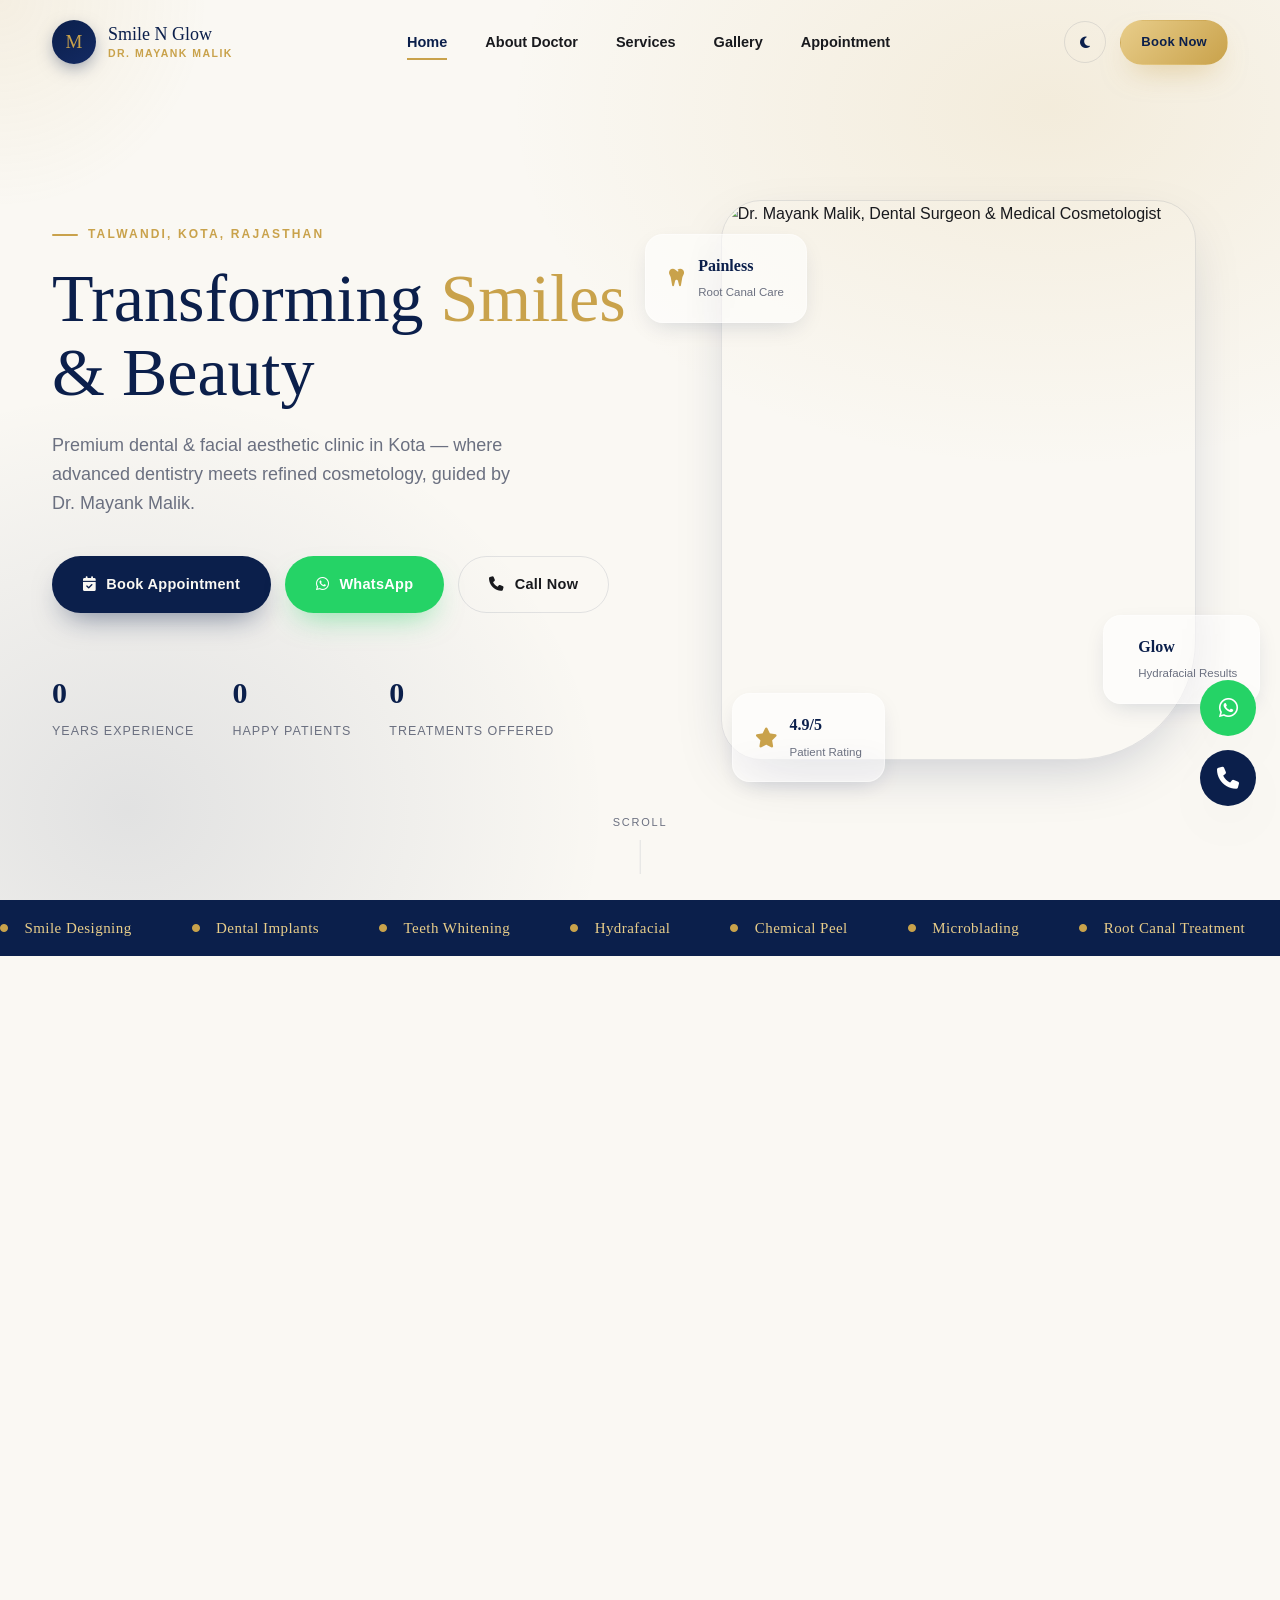
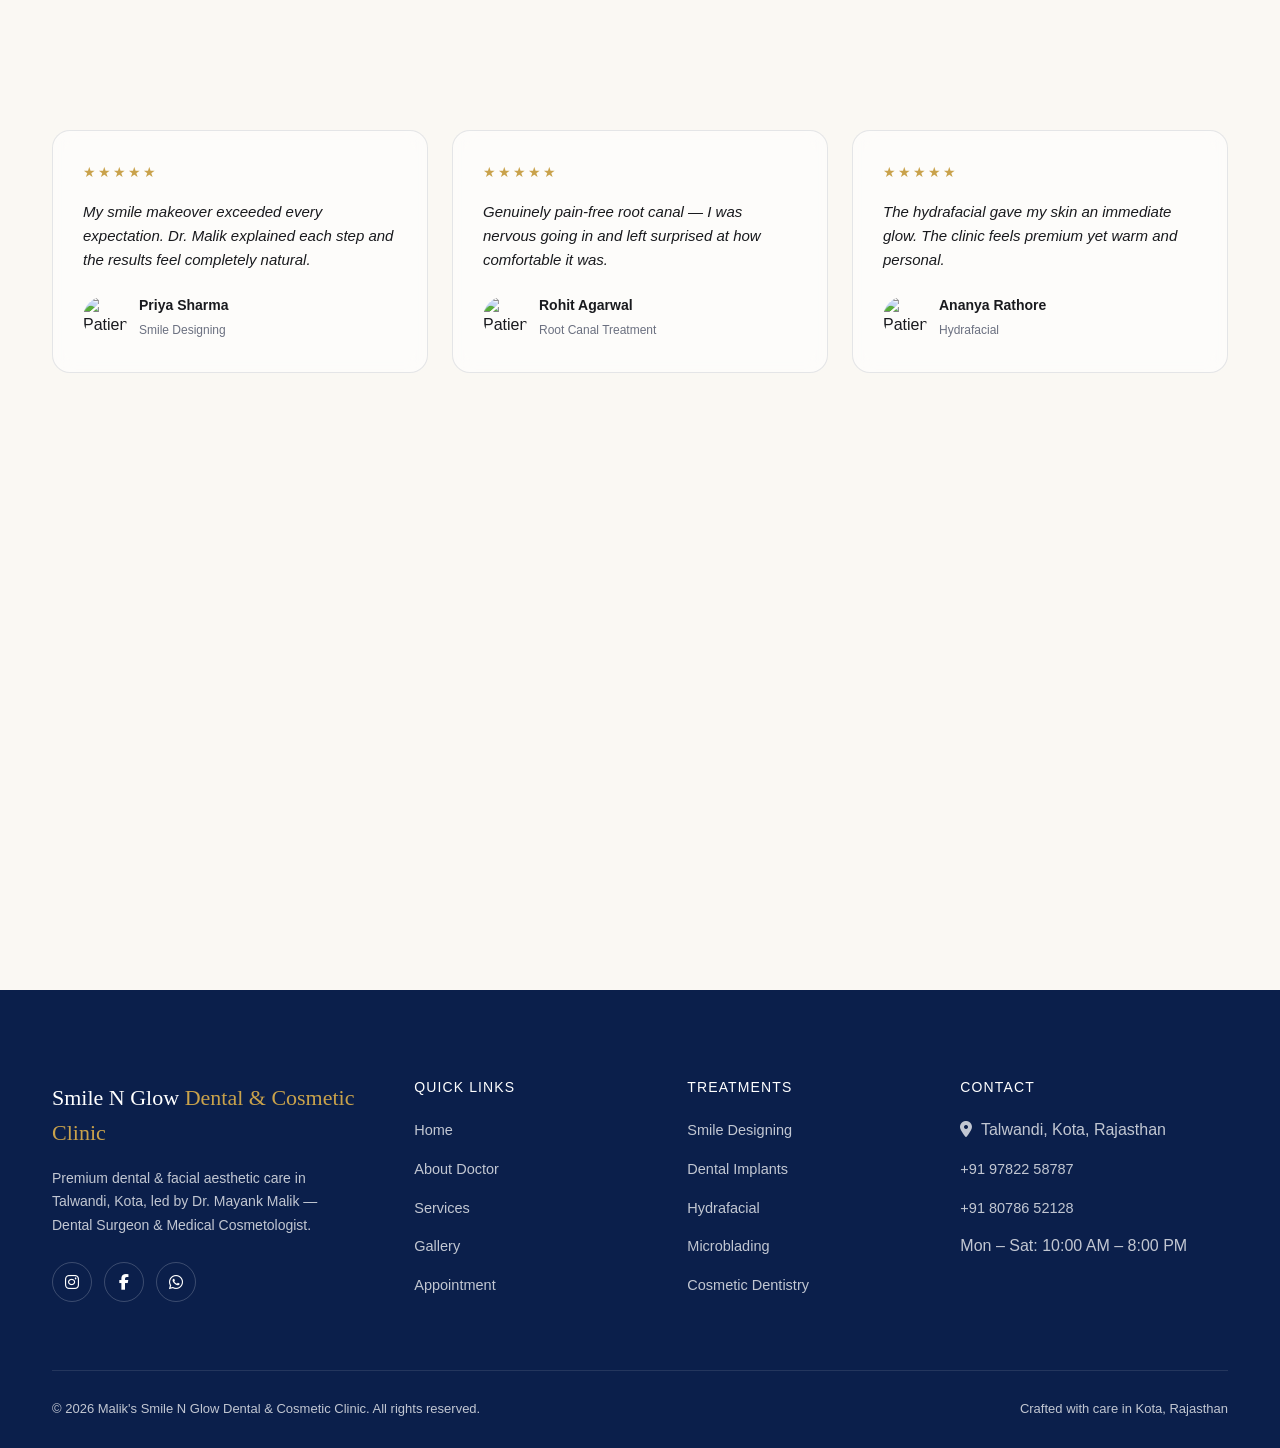
==== commit 18839f7b: "Remove loader div and add scroll progress div" ====
--- a/index.html
+++ b/index.html
@@ -12,7 +12,7 @@
 </head>
 <body>
 
-<div id="loader"><div class="mark">Malik's <span>Smile N Glow</span></div><div class="bar"></div></div>
+
 <div id="scroll-progress"></div>
 <div id="cursor-glow"></div>
 
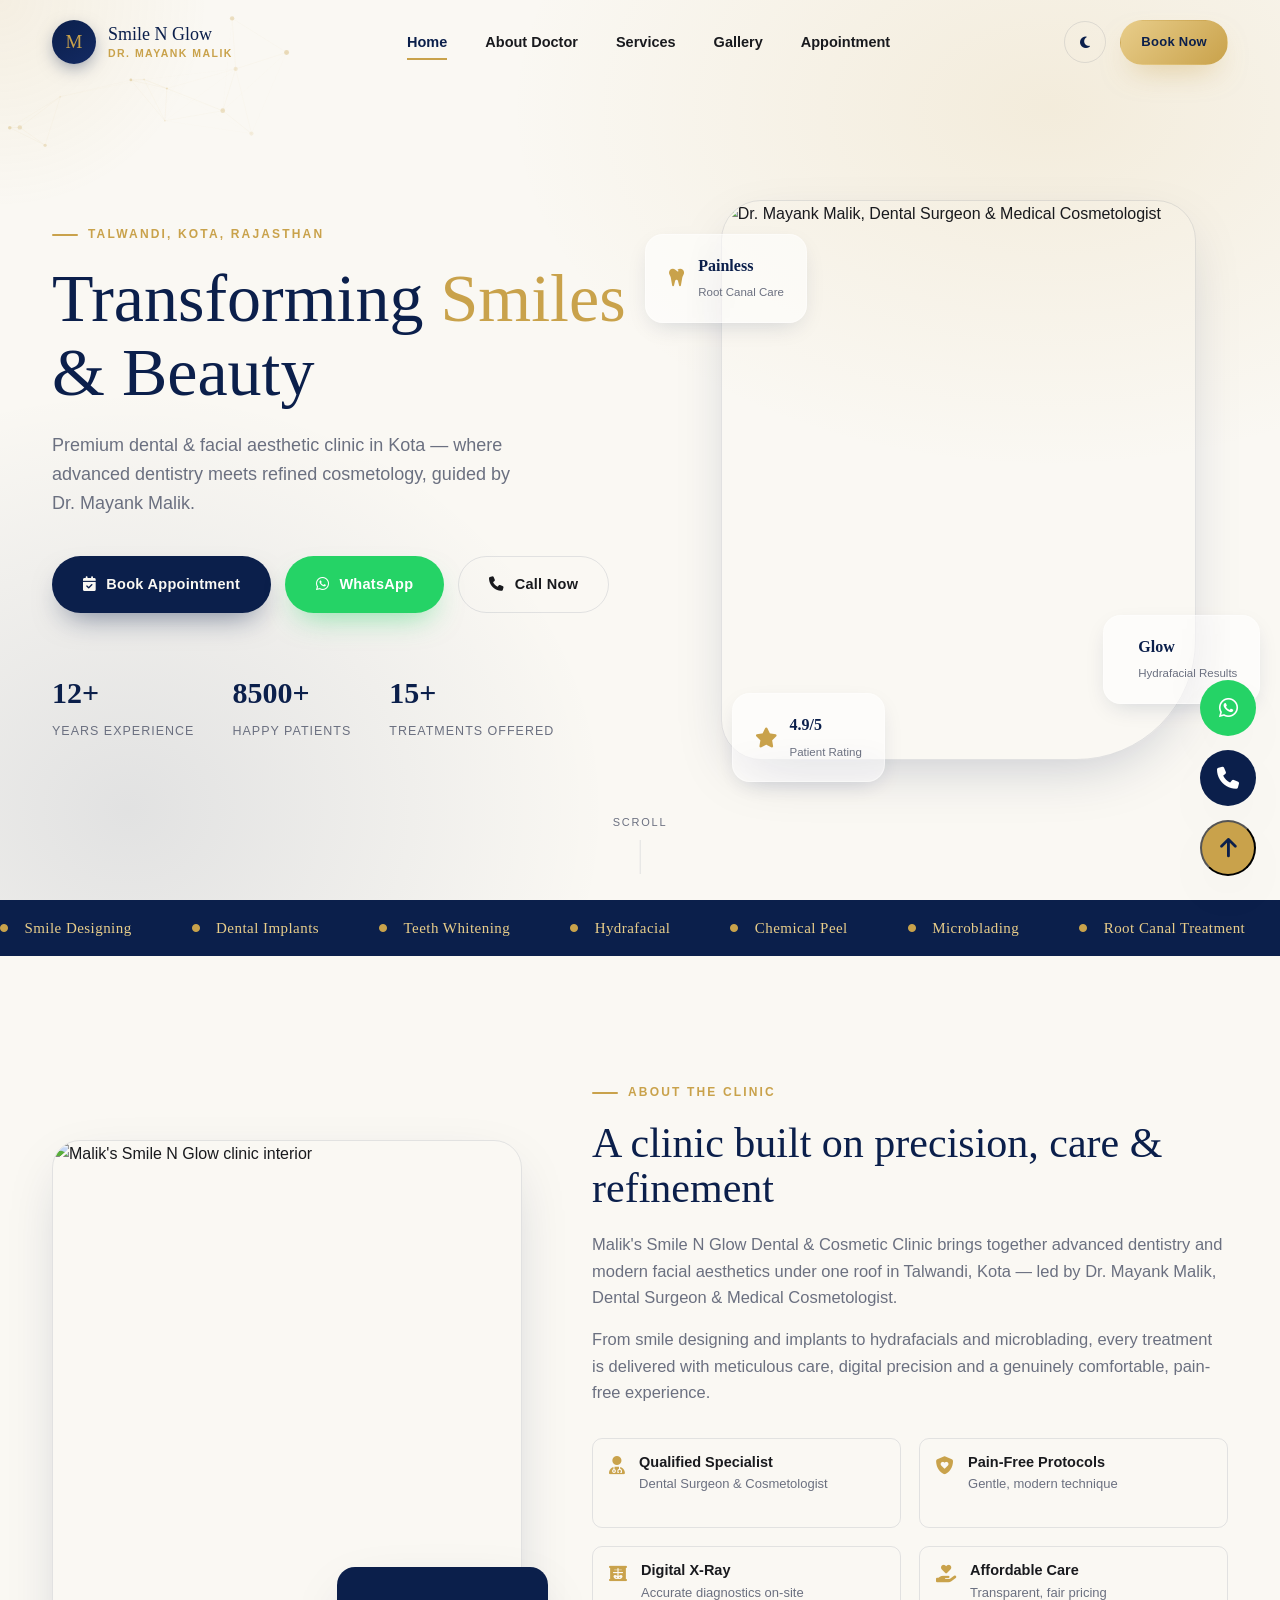
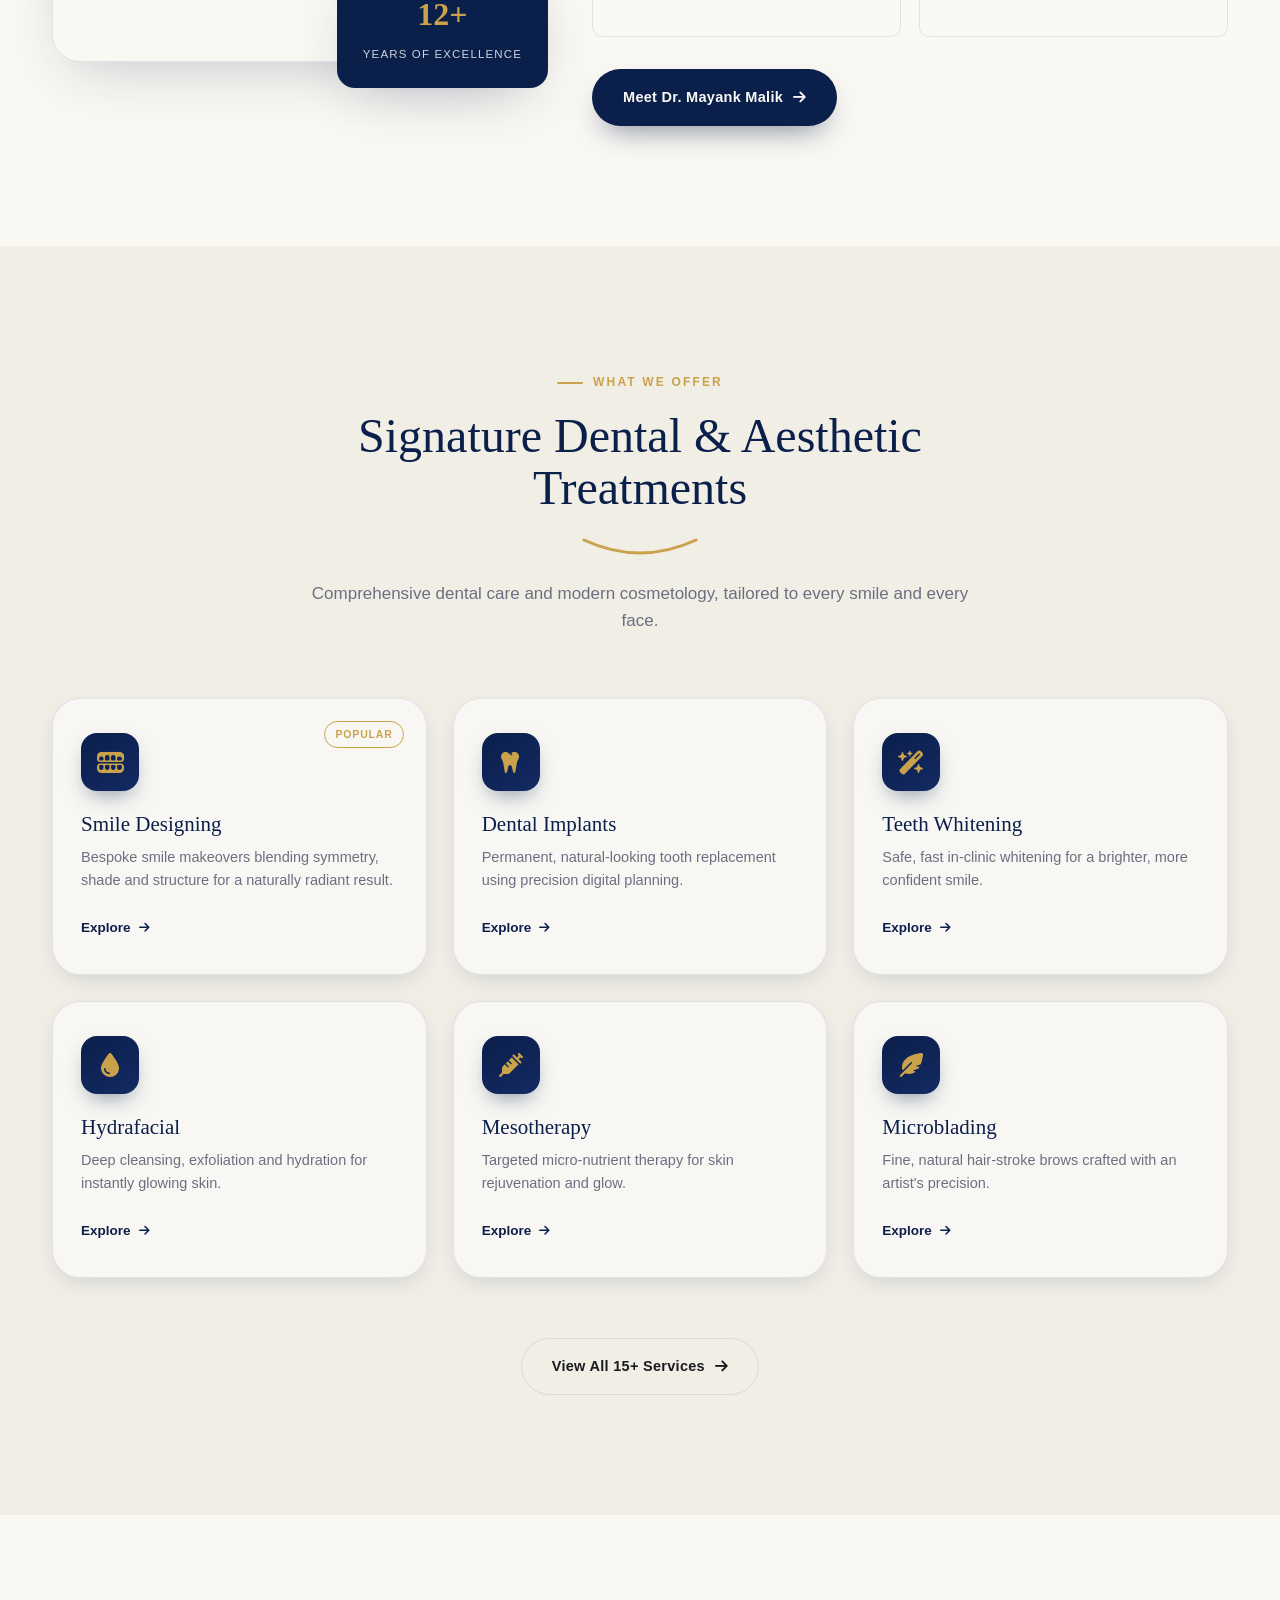
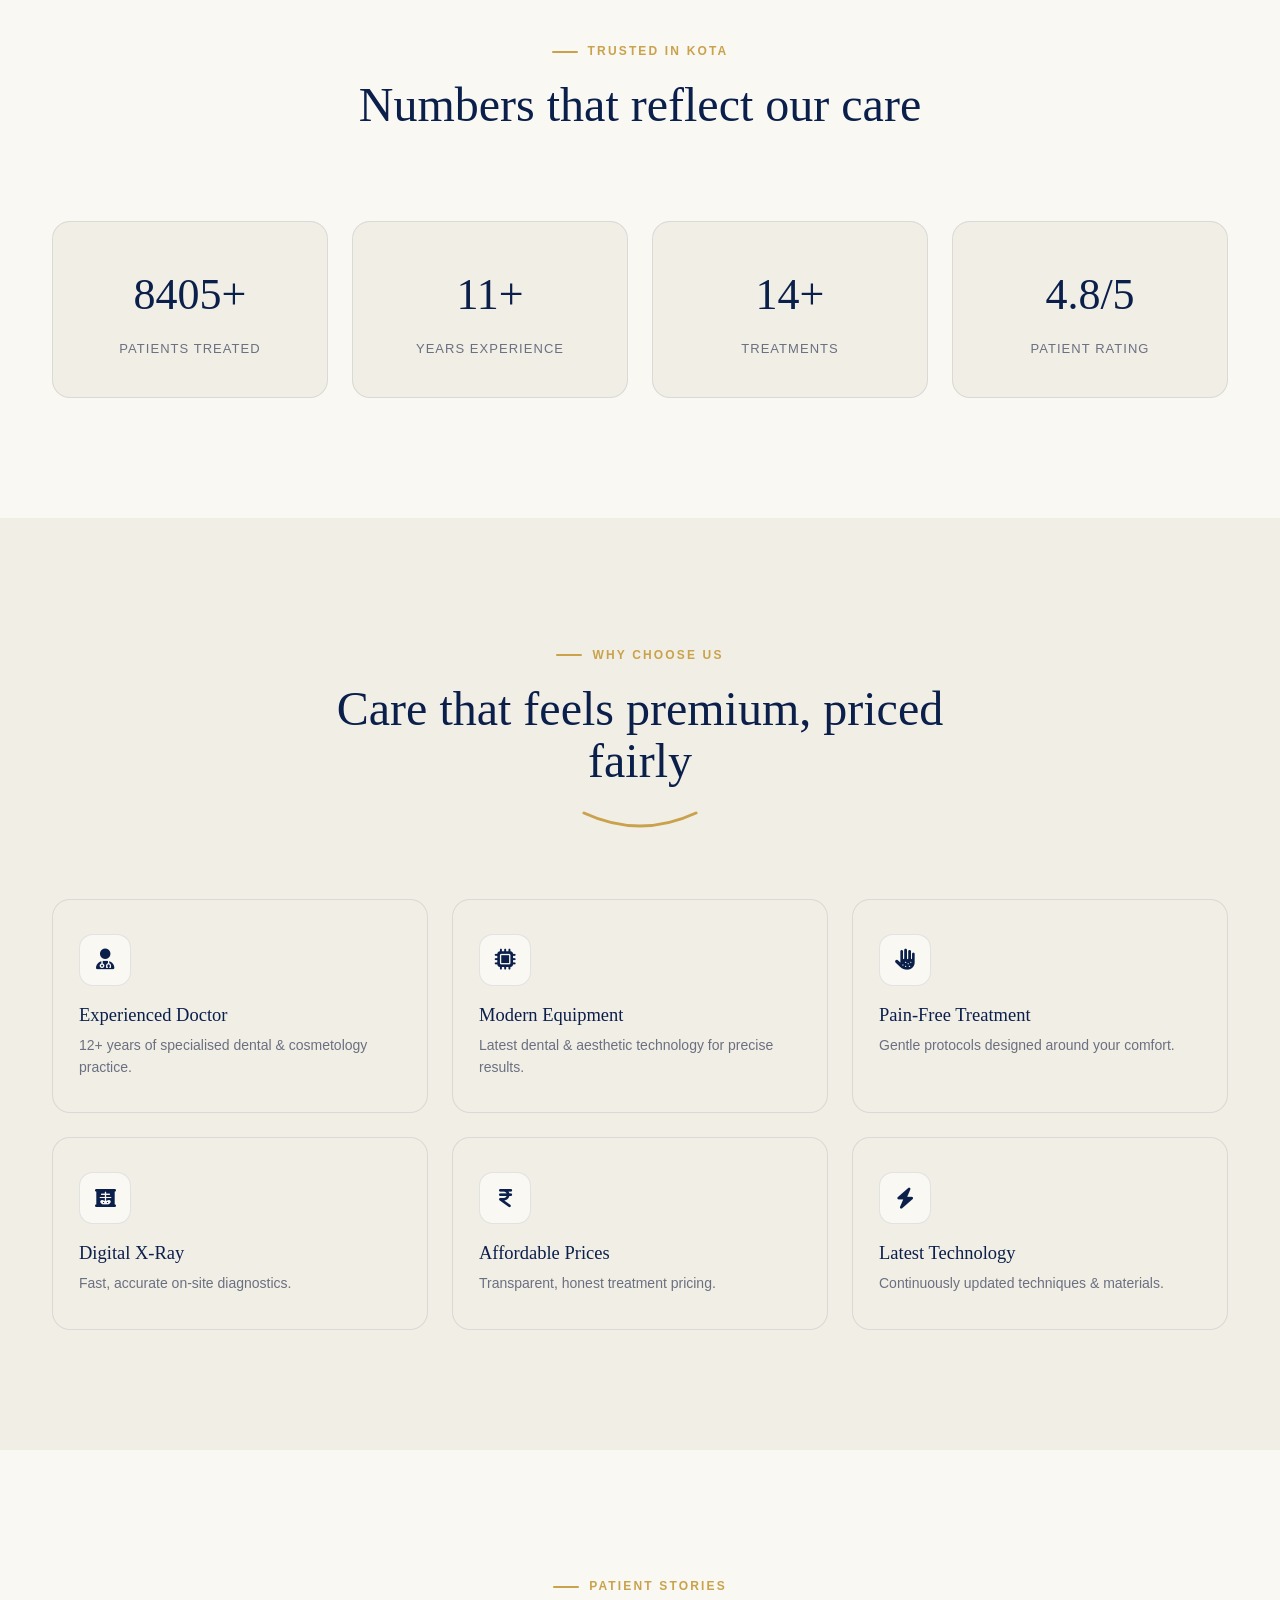
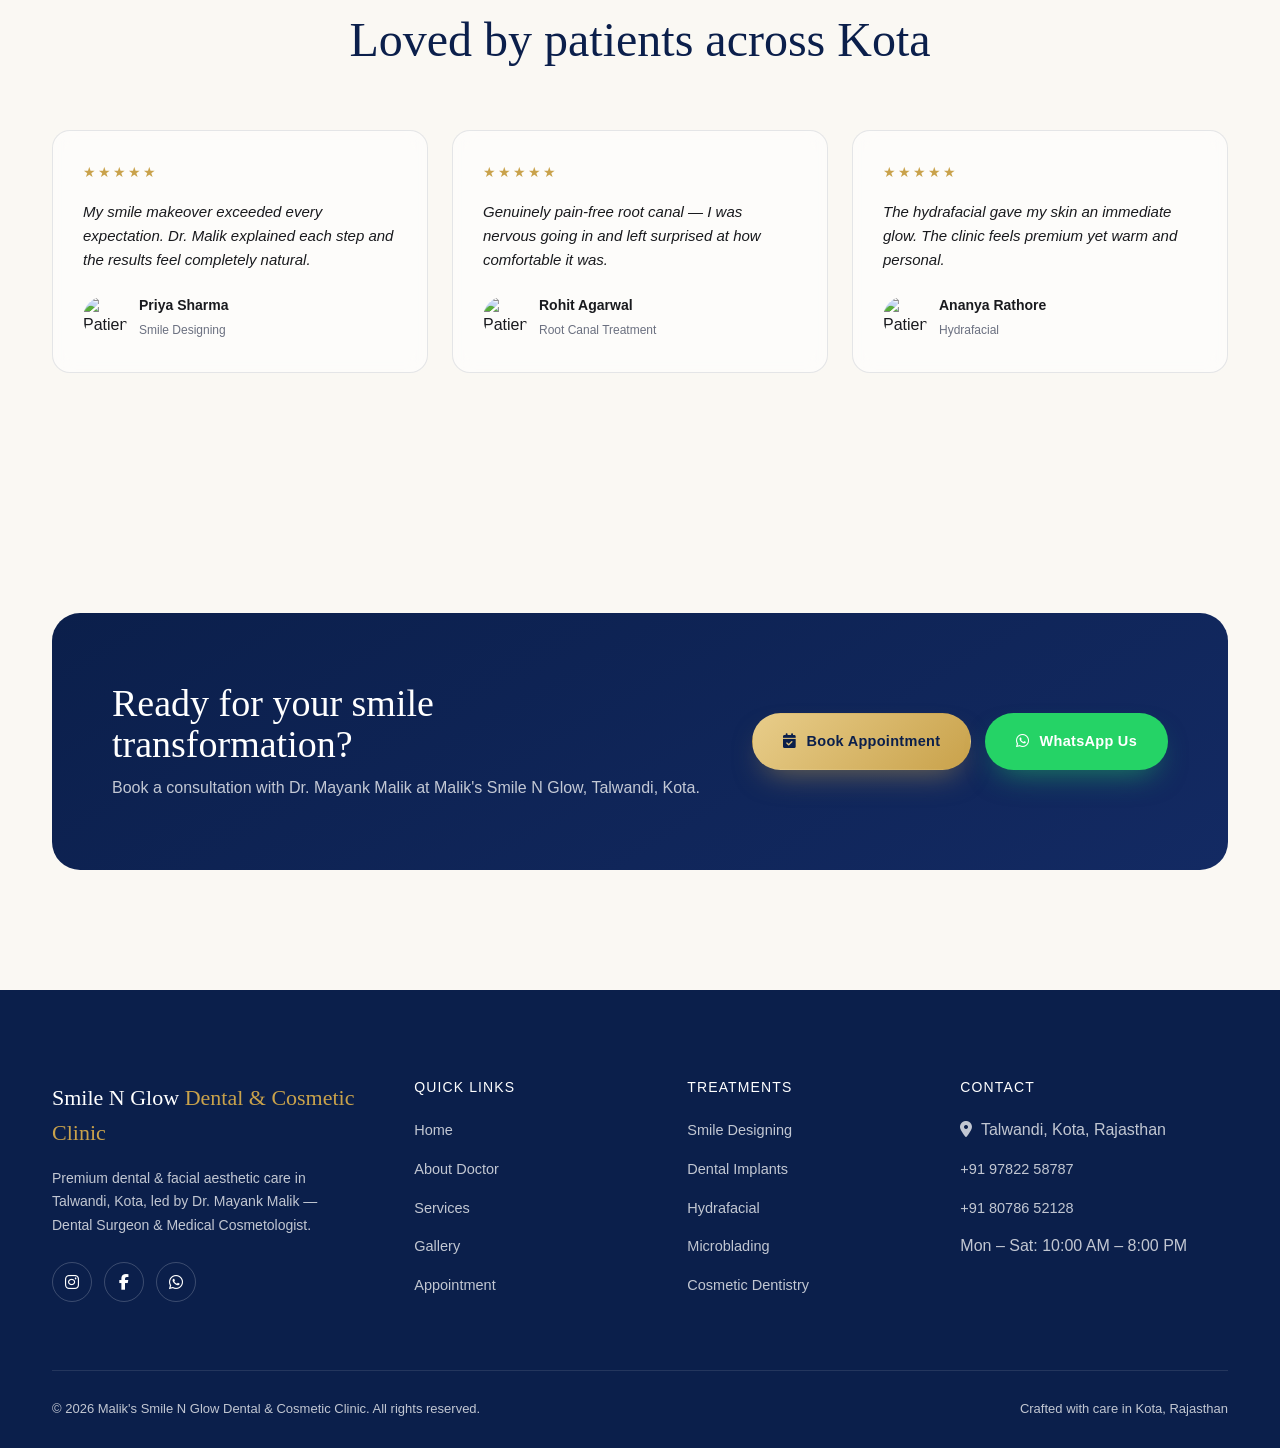
==== commit 6fa5a9b1: "Fix script tag path in index.html" ====
--- a/index.html
+++ b/index.html
@@ -248,7 +248,6 @@
   <a href="tel:+919782258787" class="fab fab-call" aria-label="Call"><i class="fa-solid fa-phone"></i></a>
   <button class="fab fab-top" id="fab-top" aria-label="Back to top"><i class="fa-solid fa-arrow-up"></i></button>
 </div>
-
-<script src="js/script.js"></script>
+<script src="script.js"></script>
 </body>
 </html>
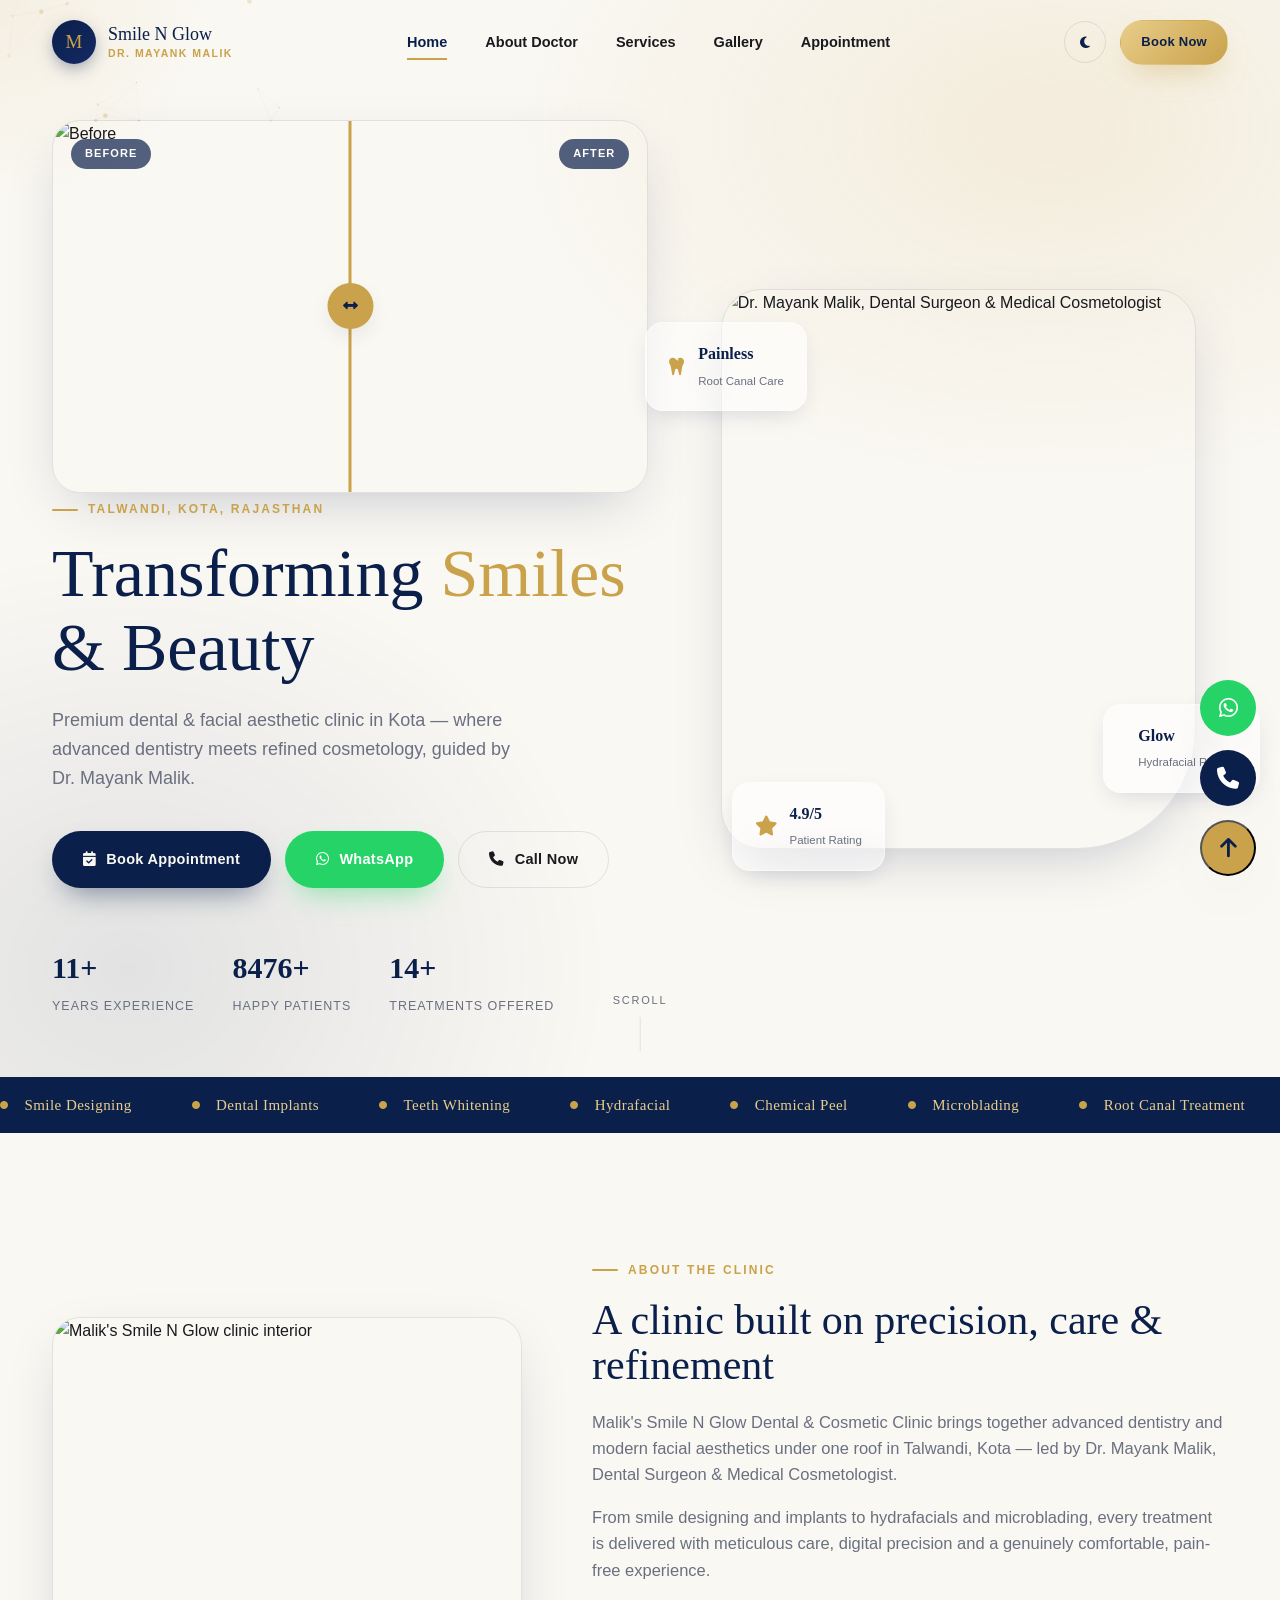
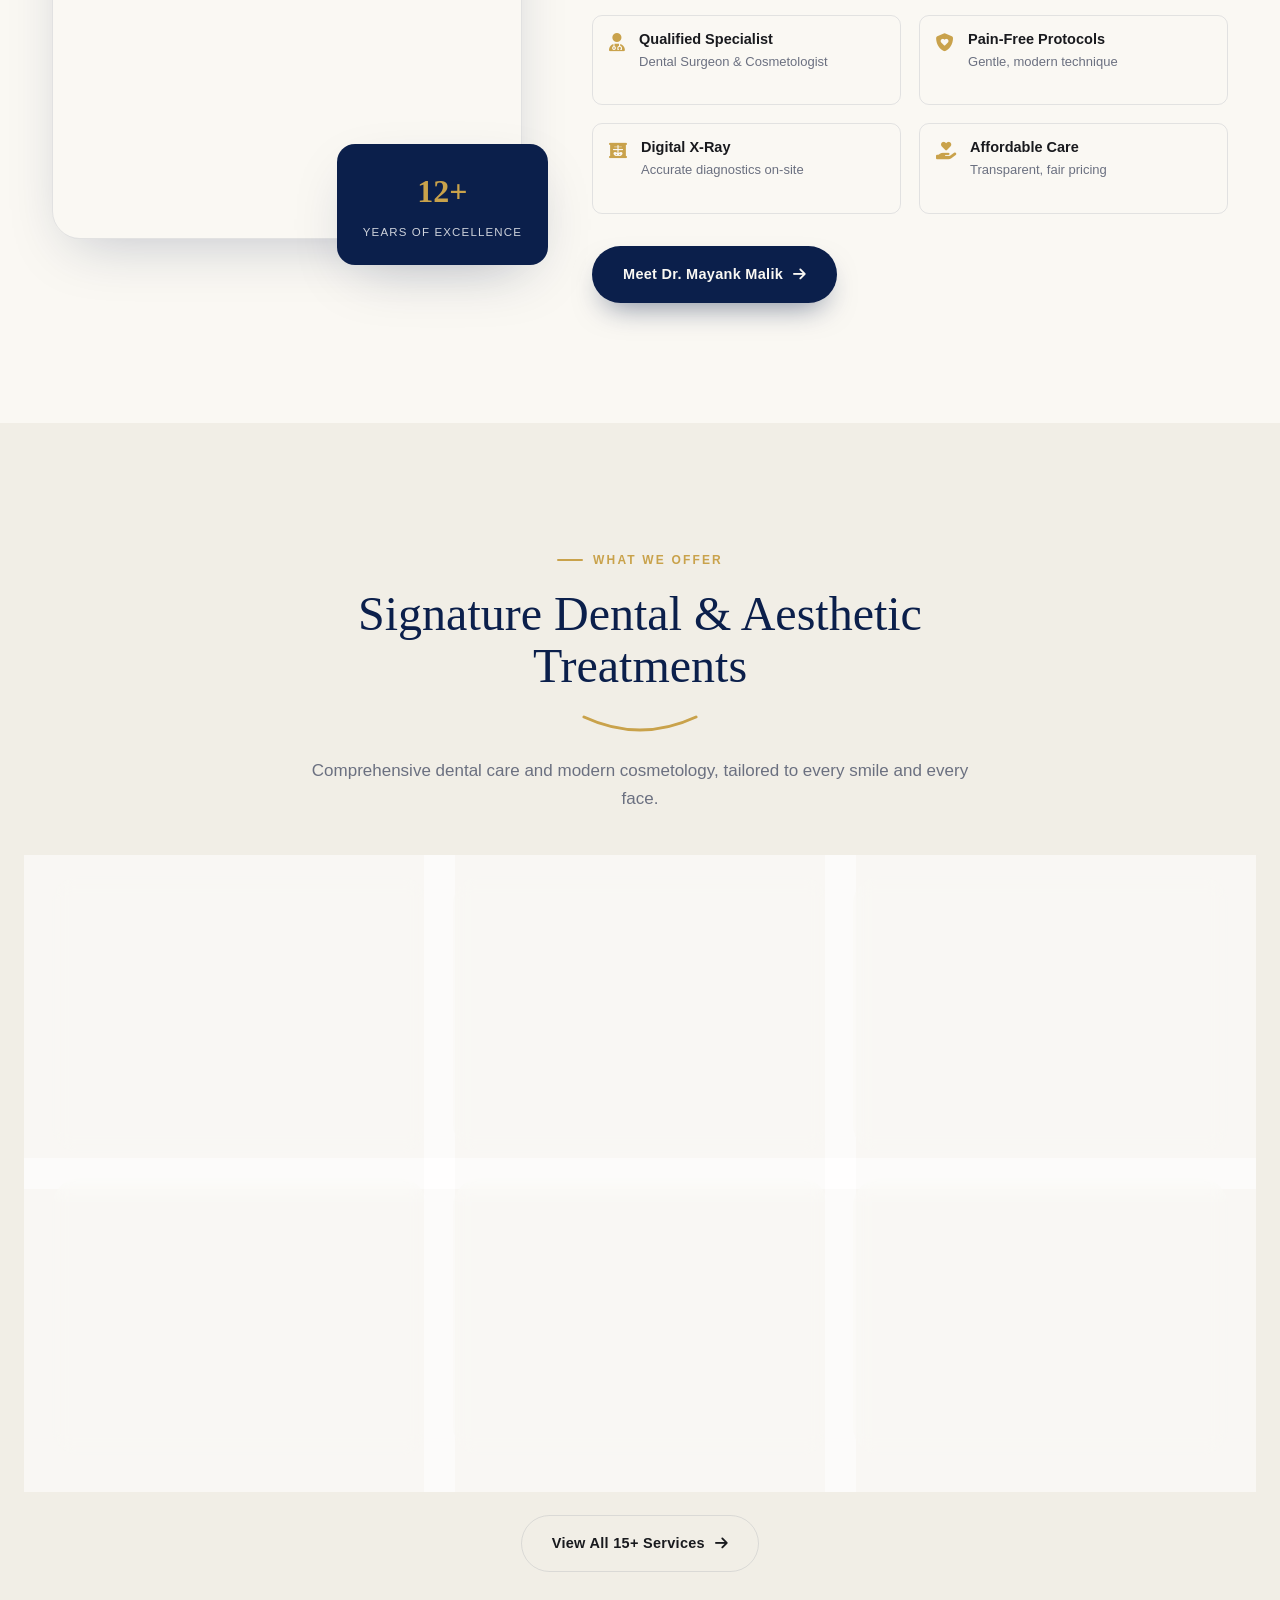
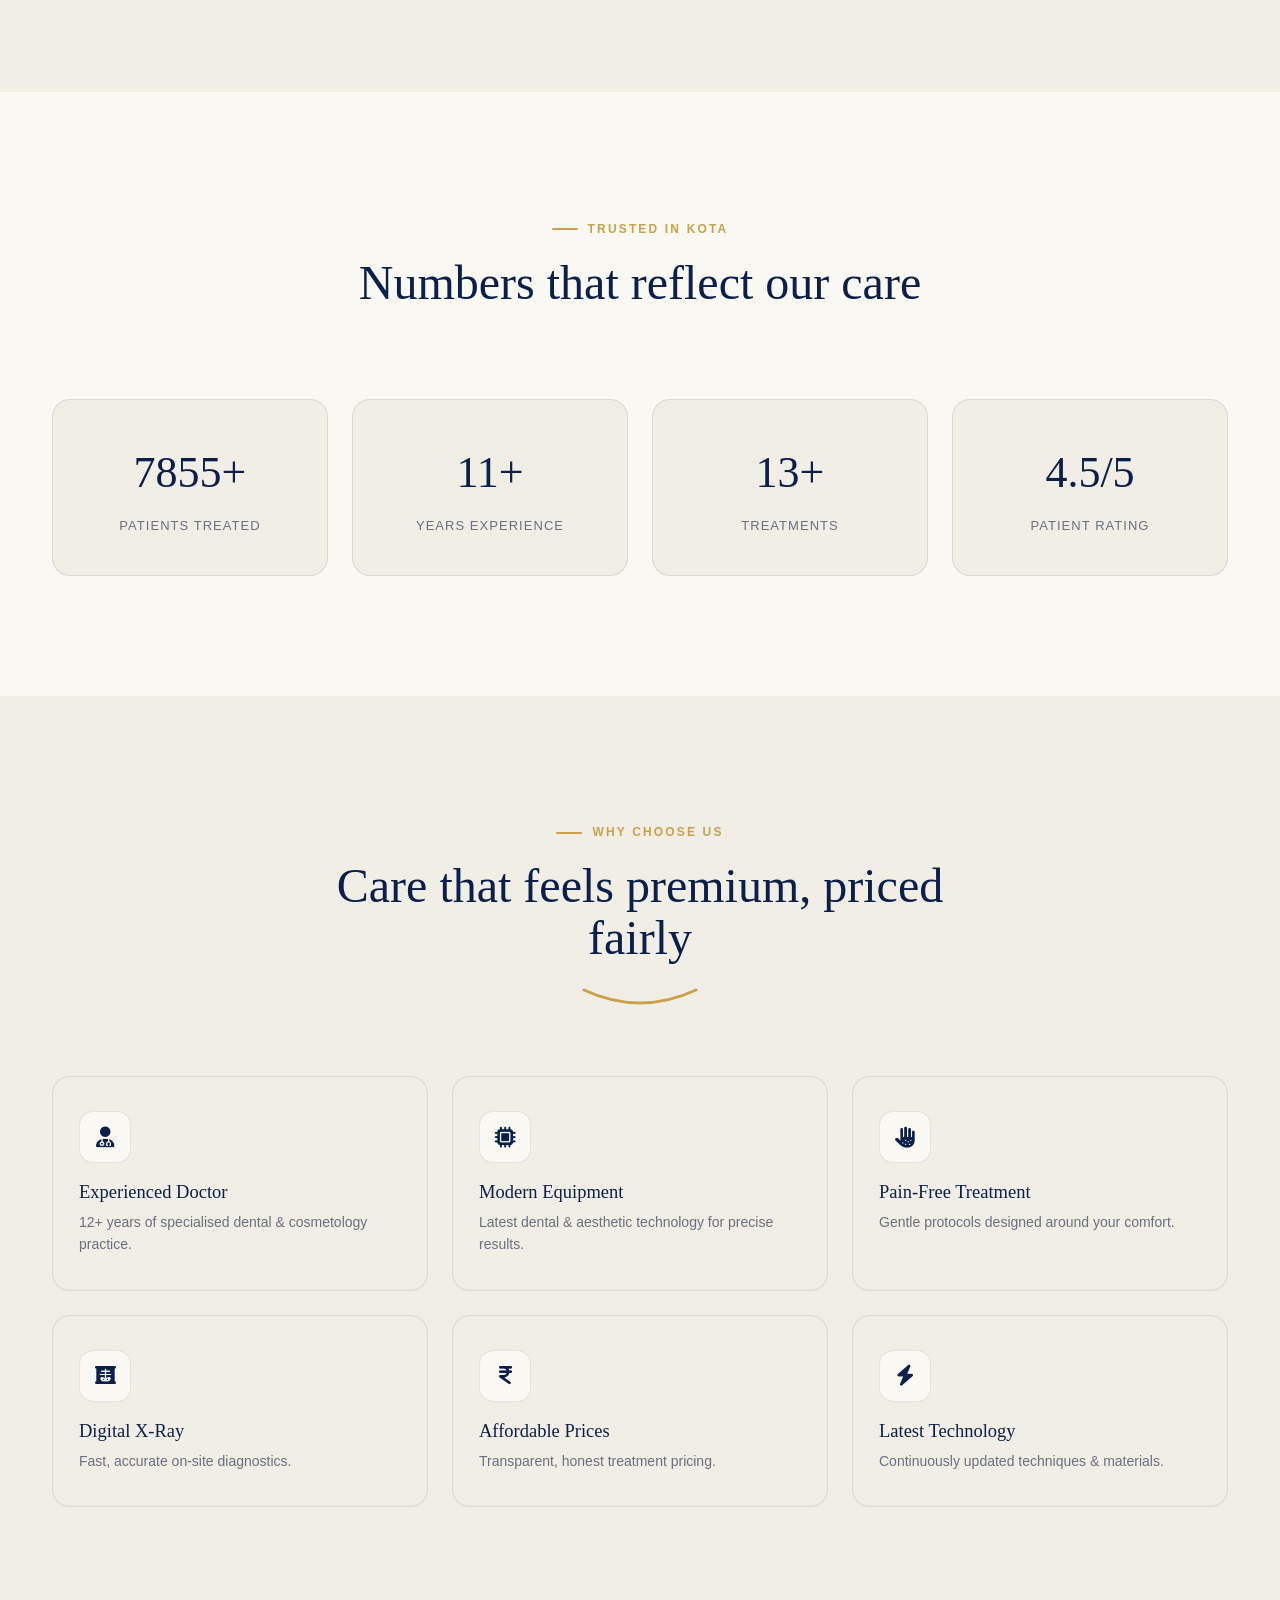
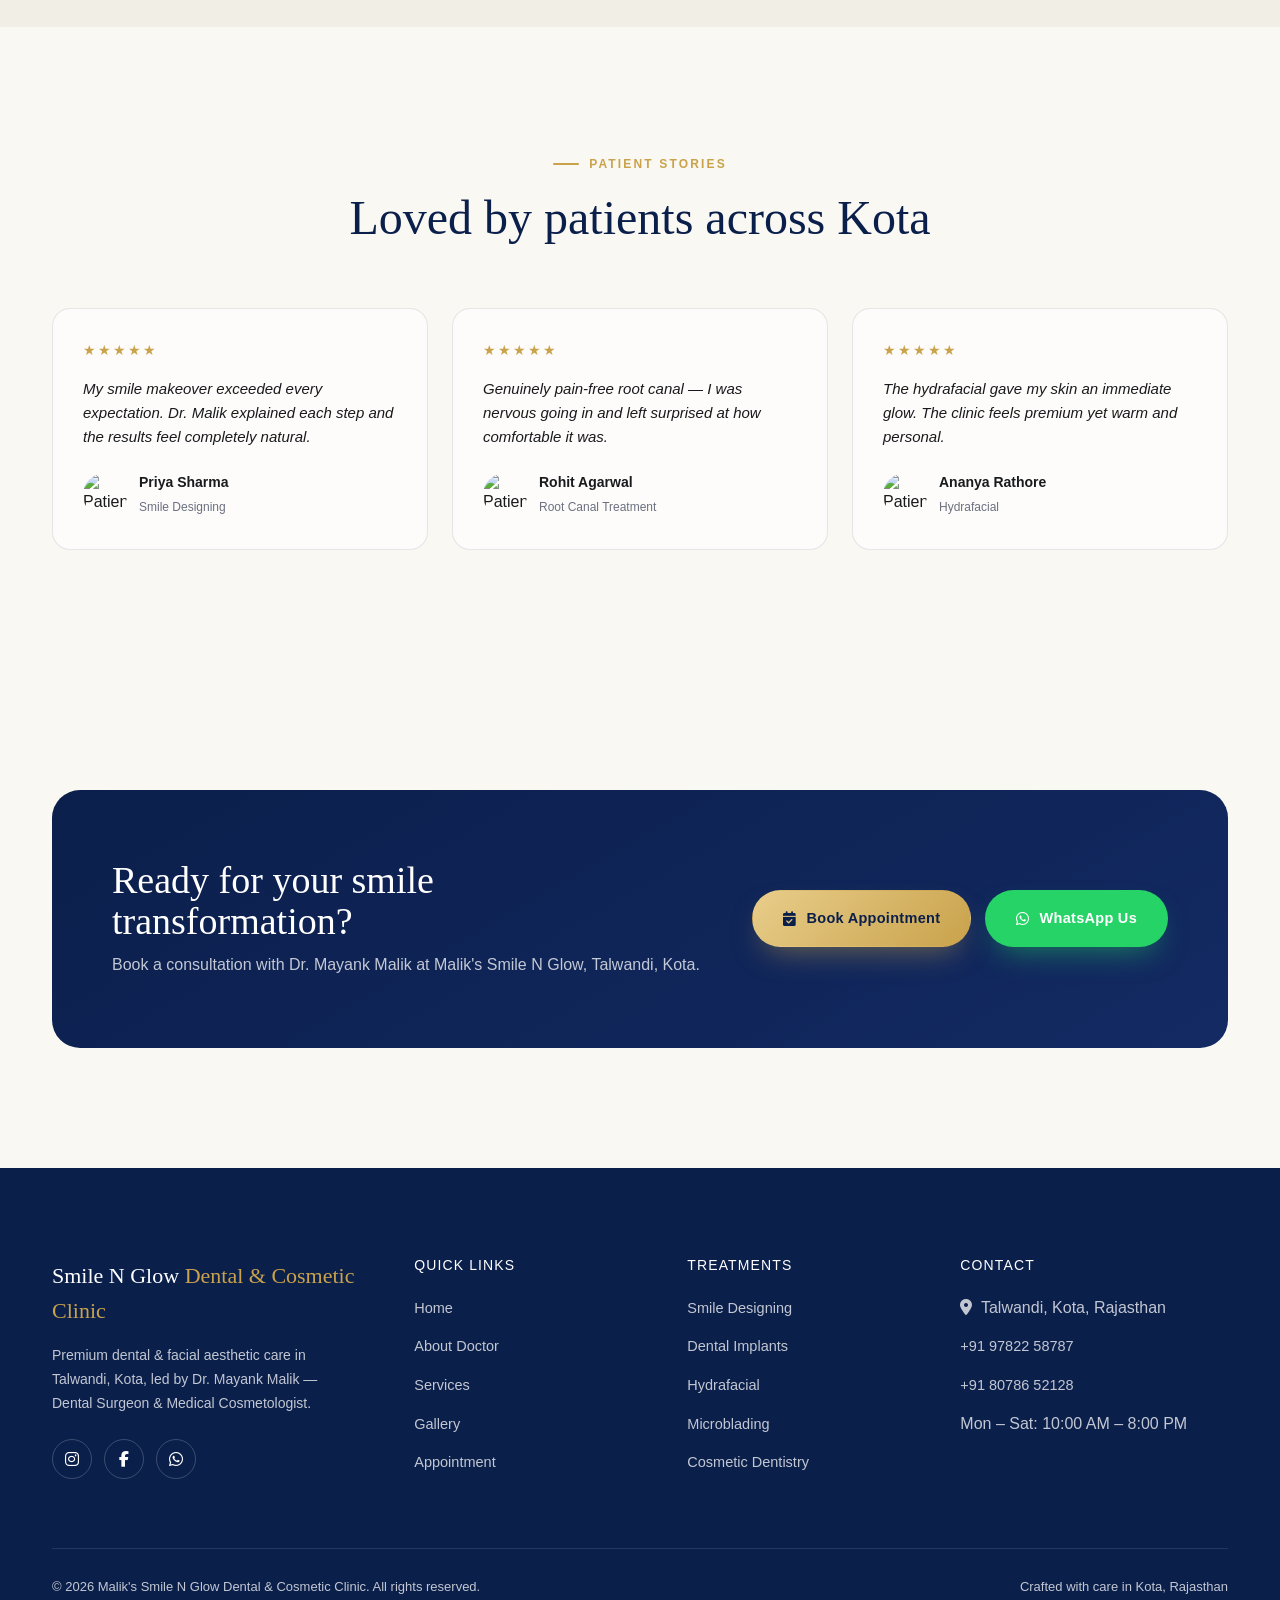
==== commit 1365f728: "Add before-after image slider to hero section" ====
--- a/index.html
+++ b/index.html
@@ -43,6 +43,15 @@
   <canvas id="hero-canvas"></canvas>
   <div class="container hero-inner">
     <div class="hero-copy">
+      <div class="hero-before-after">
+    <div class="ba-slider">
+        <img src="images/before.jpg" class="before-img" alt="Before">
+        <img src="images/after.jpg" class="after-img" alt="After">
+        <div class="ba-label before">Before</div>
+        <div class="ba-label after">After</div>
+        <div class="ba-handle"></div>
+    </div>
+      </div>
       <div class="eyebrow">Talwandi, Kota, Rajasthan</div>
       <h1>Transforming <em>Smiles</em> &amp; Beauty</h1>
       <p class="sub">Premium dental &amp; facial aesthetic clinic in Kota — where advanced dentistry meets refined cosmetology, guided by Dr. Mayank Malik.</p>
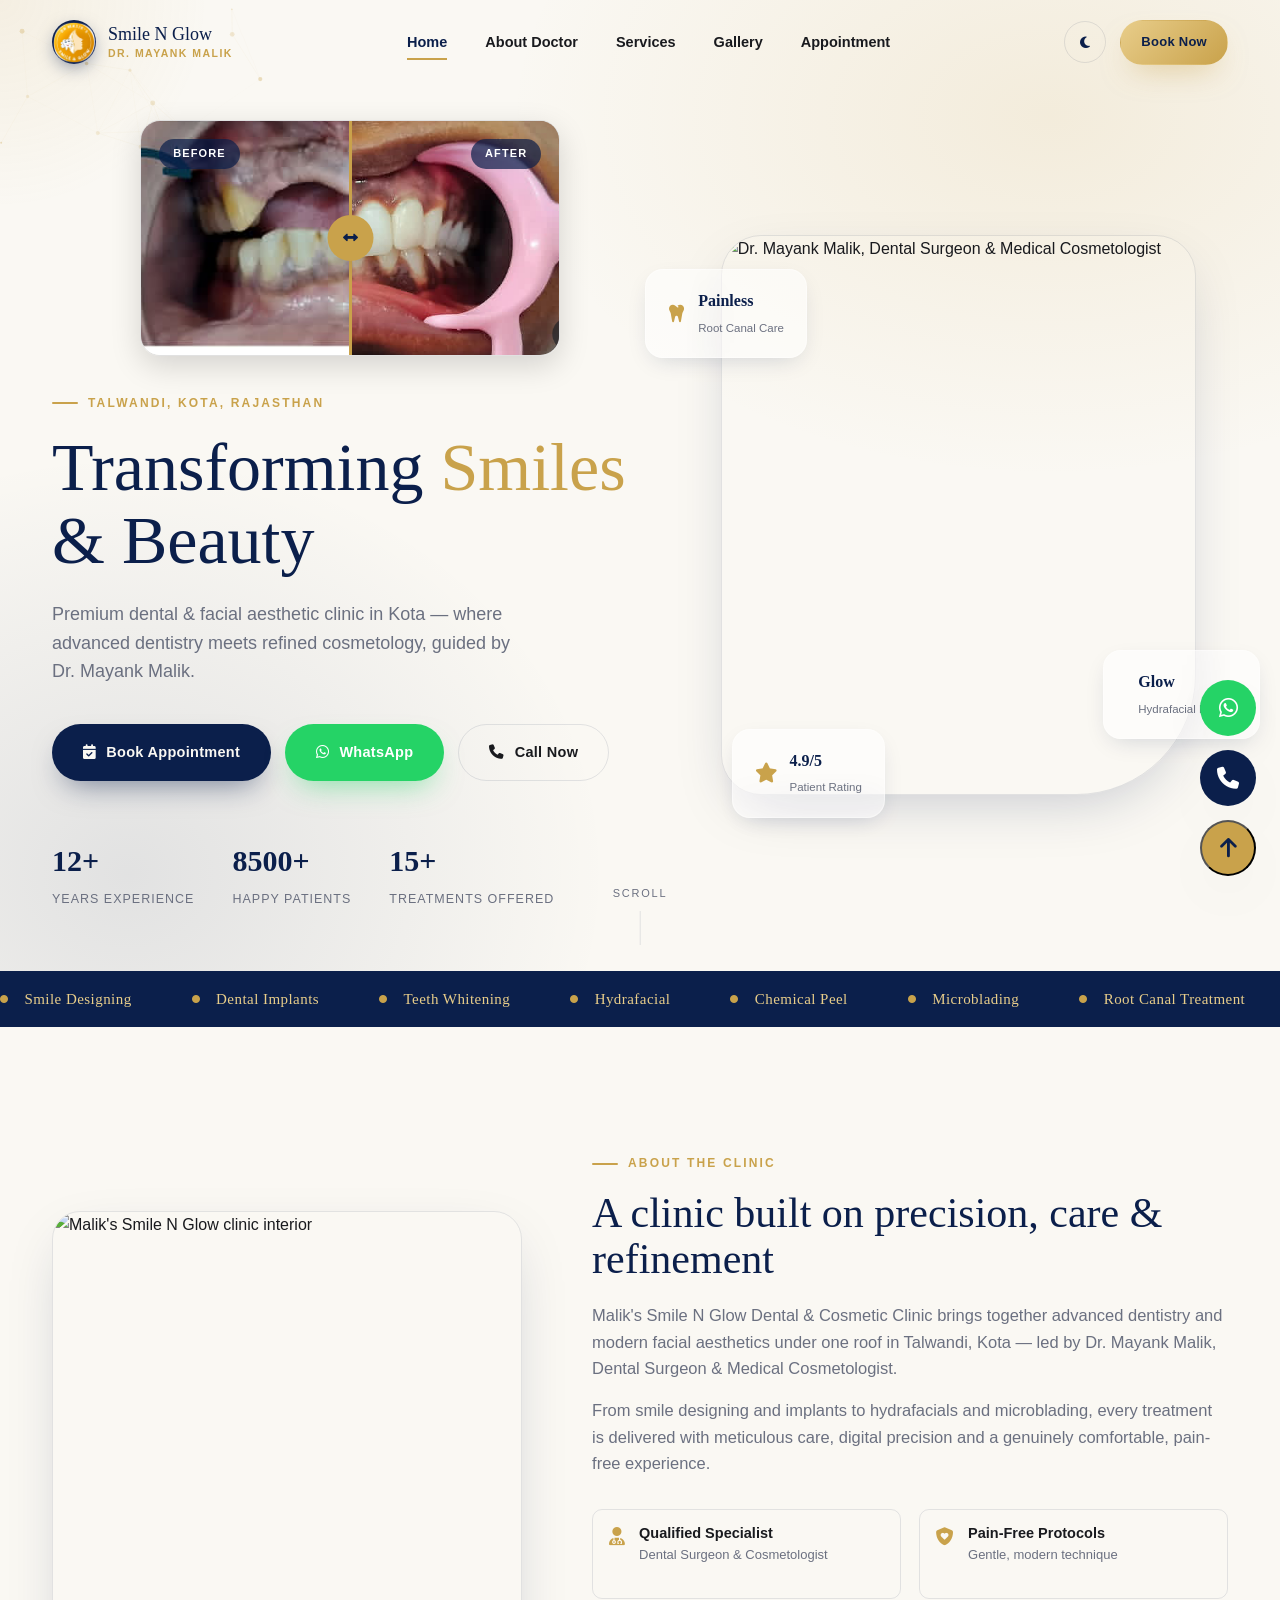
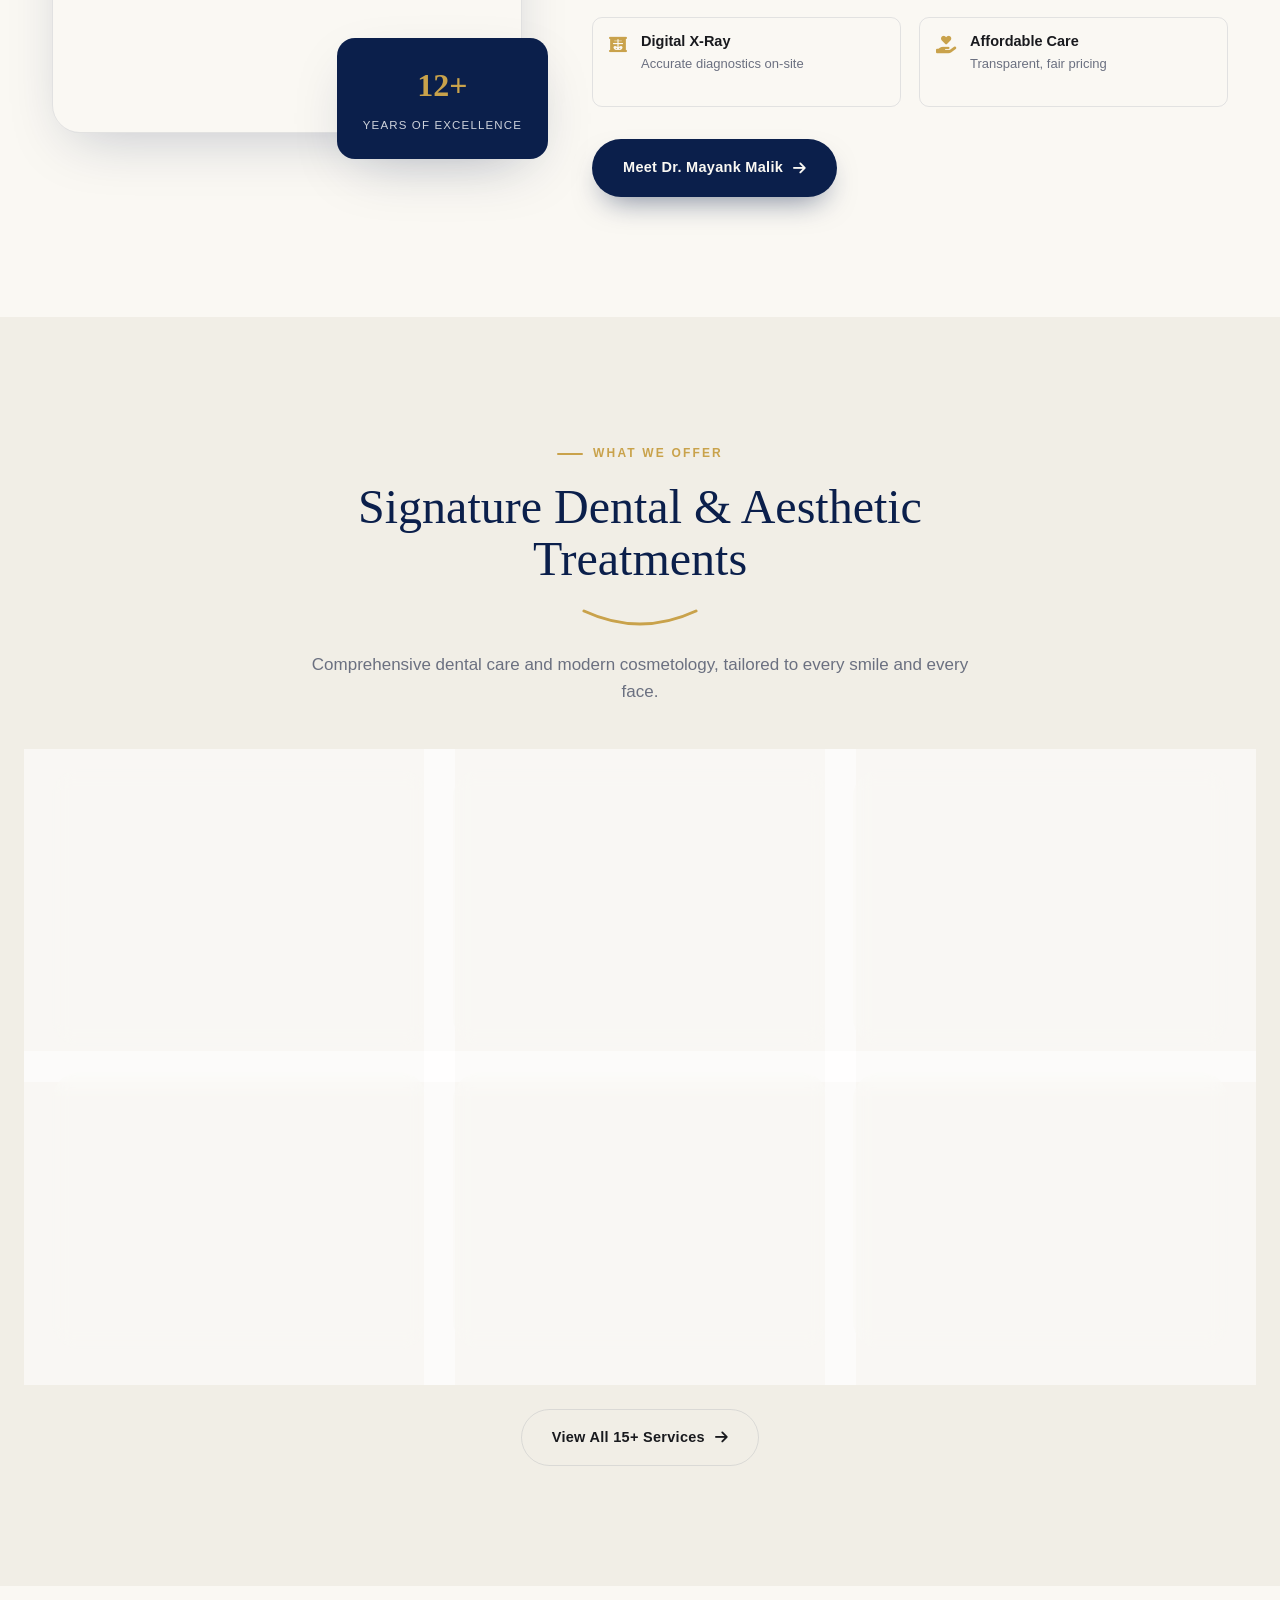
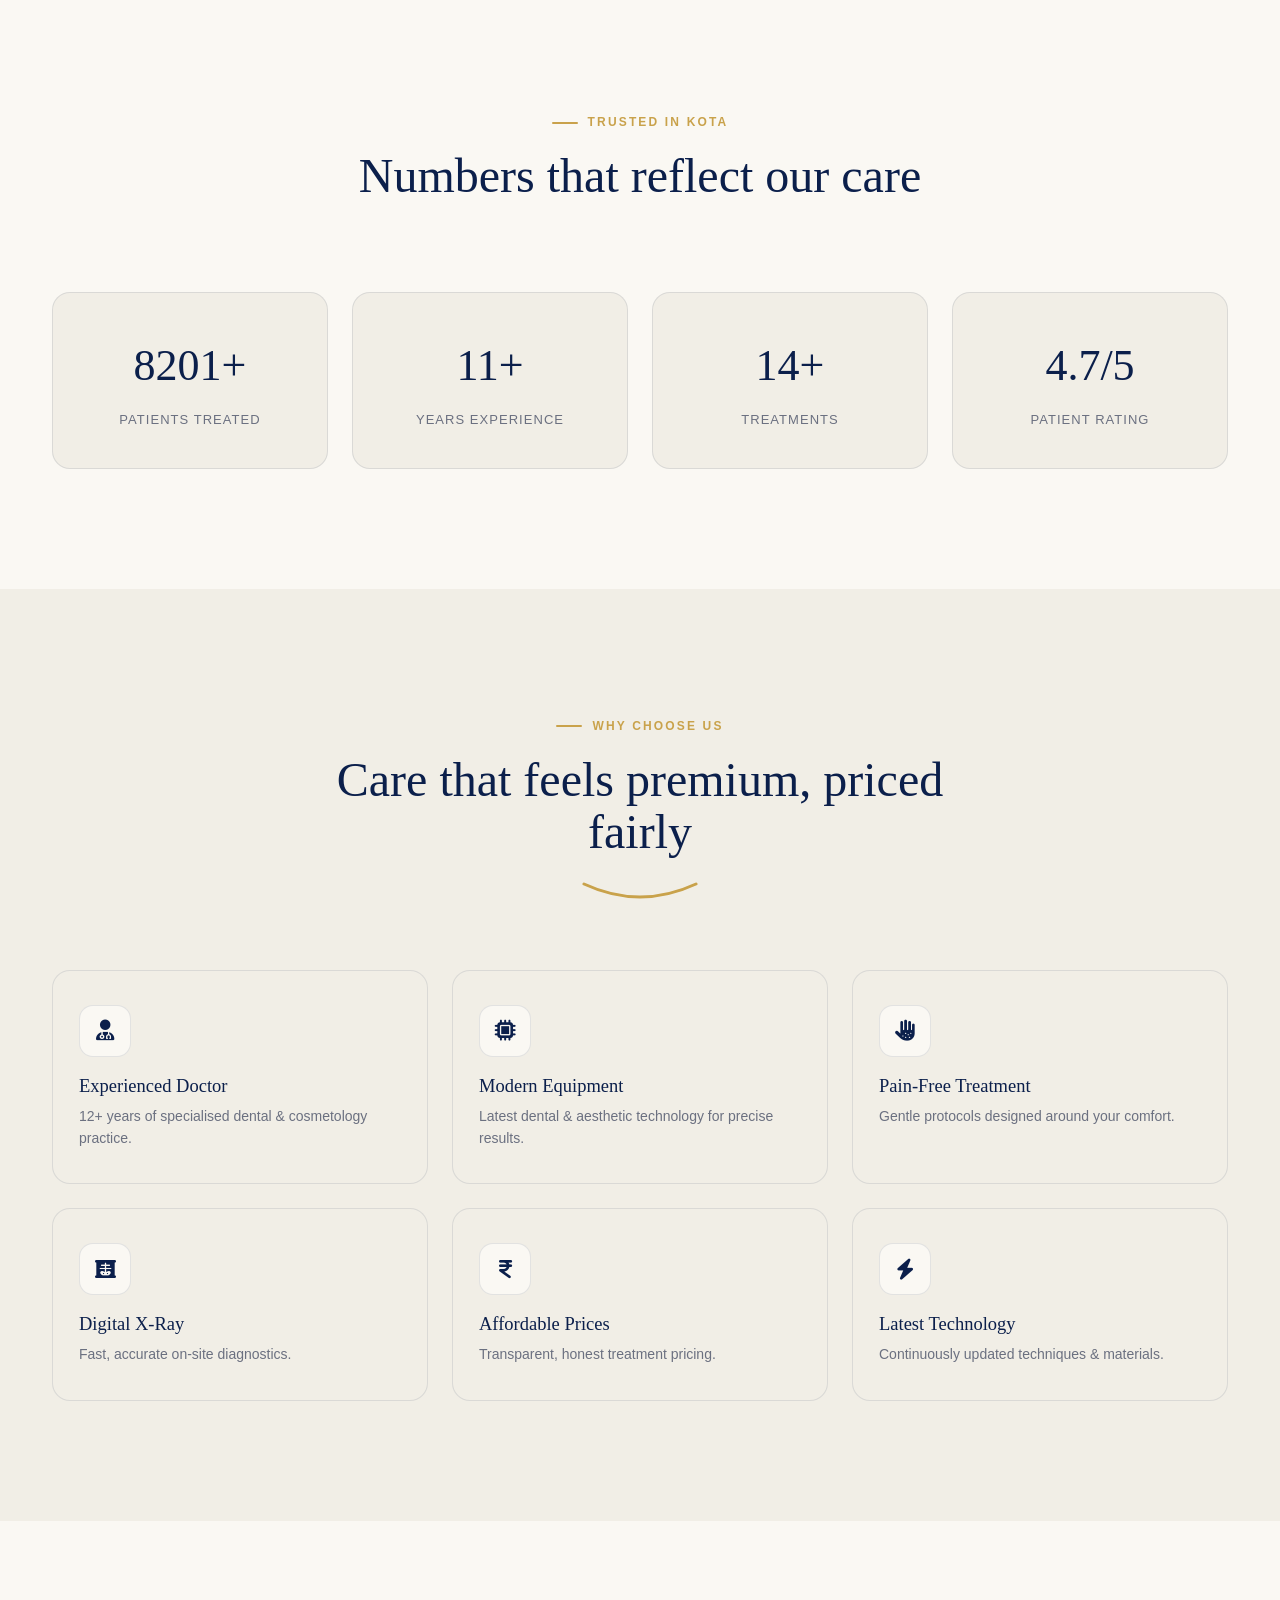
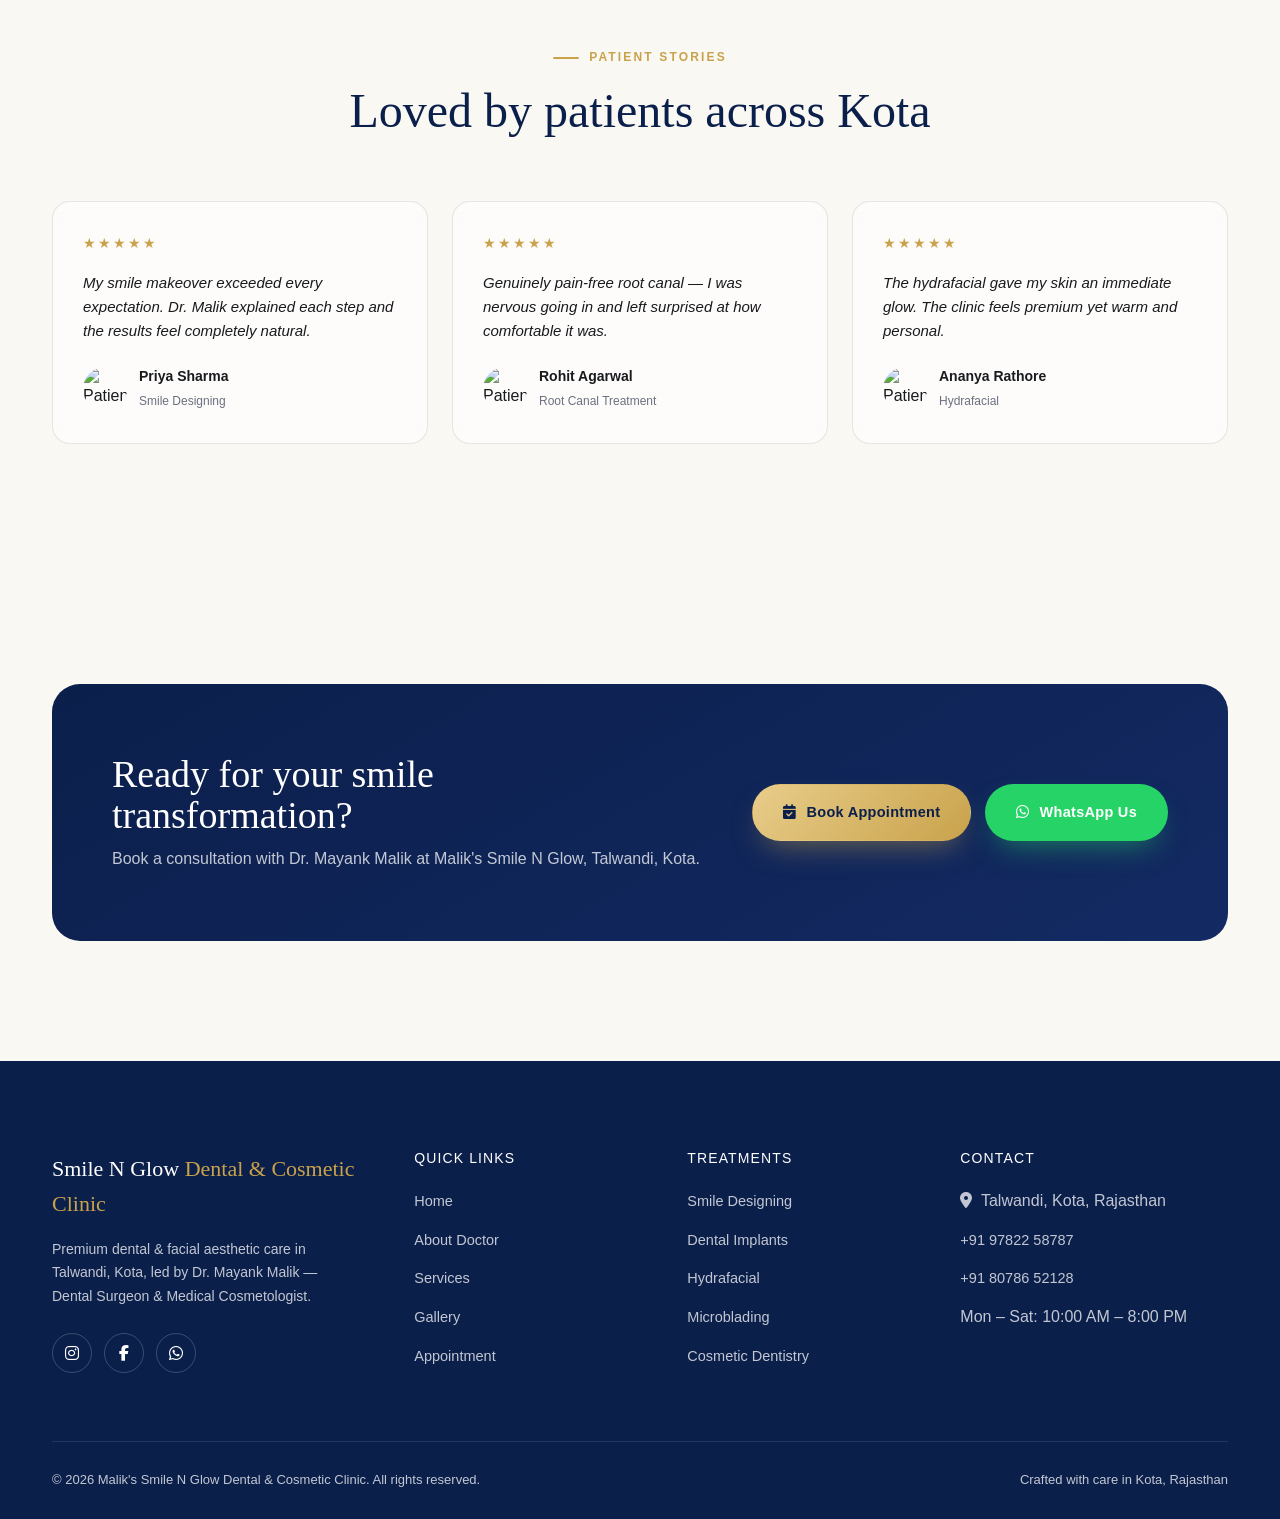
==== commit 3777bcf0: "Update navbar logo in index.html" ====
--- a/index.html
+++ b/index.html
@@ -20,7 +20,9 @@
 <header class="navbar" id="navbar">
   <div class="container nav-inner">
     <a href="index.html" class="brand">
-      <div class="mark">M</div>
+      <div class="mark">
+    <img src="images/logo.png" alt="Smile N Glow Logo">
+      </div>
       <div class="name">Smile N Glow<small>Dr. Mayank Malik</small></div>
     </a>
     <nav class="nav-links" id="nav-links">
--- a/style.css
+++ b/style.css
@@ -505,3 +505,14 @@
 @media(prefers-reduced-motion:reduce){
   *{animation-duration:.001ms !important;animation-iteration-count:1 !important;transition-duration:.001ms !important;scroll-behavior:auto !important;}
 }
+.hero-before-after{
+    max-width:420px;
+    margin:0 auto 30px;
+}
+
+.hero-before-after .ba-slider{
+    aspect-ratio:16/9;
+    border-radius:20px;
+    overflow:hidden;
+    box-shadow:0 10px 30px rgba(0,0,0,.15);
+}
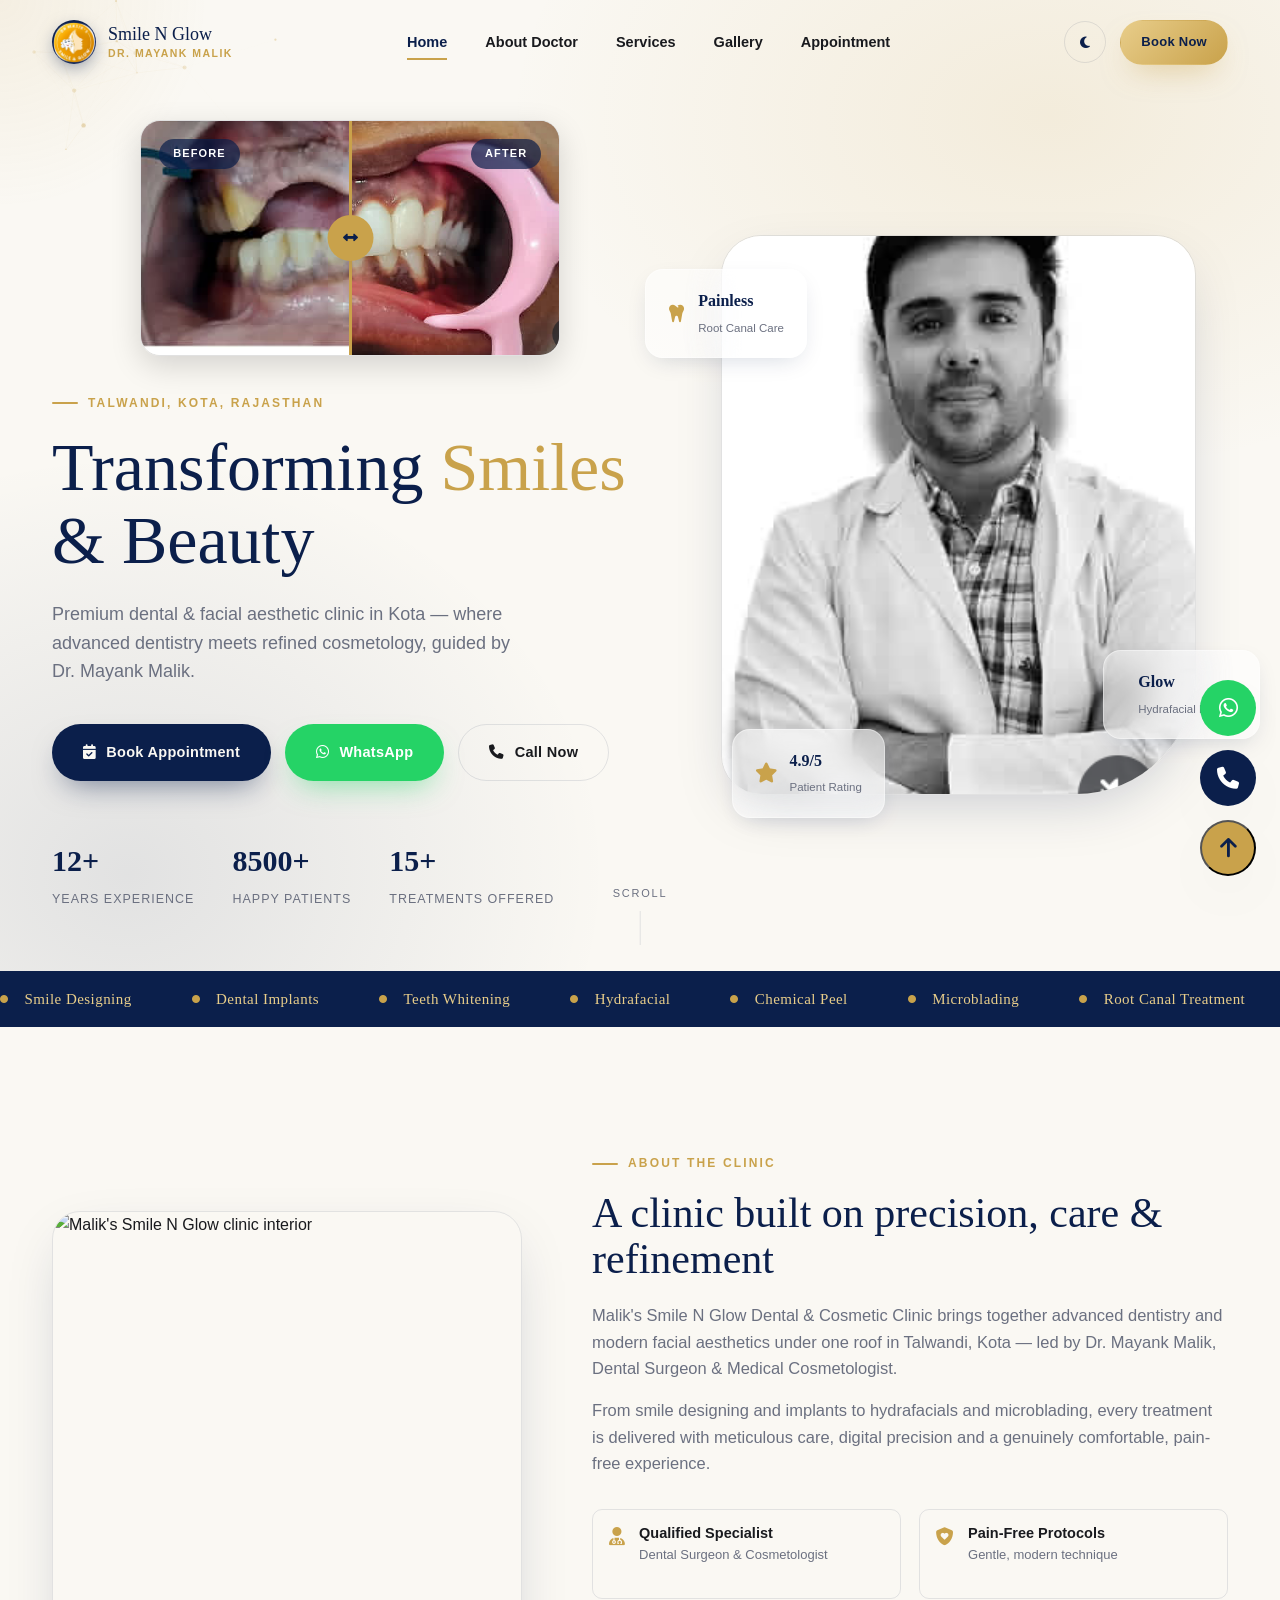
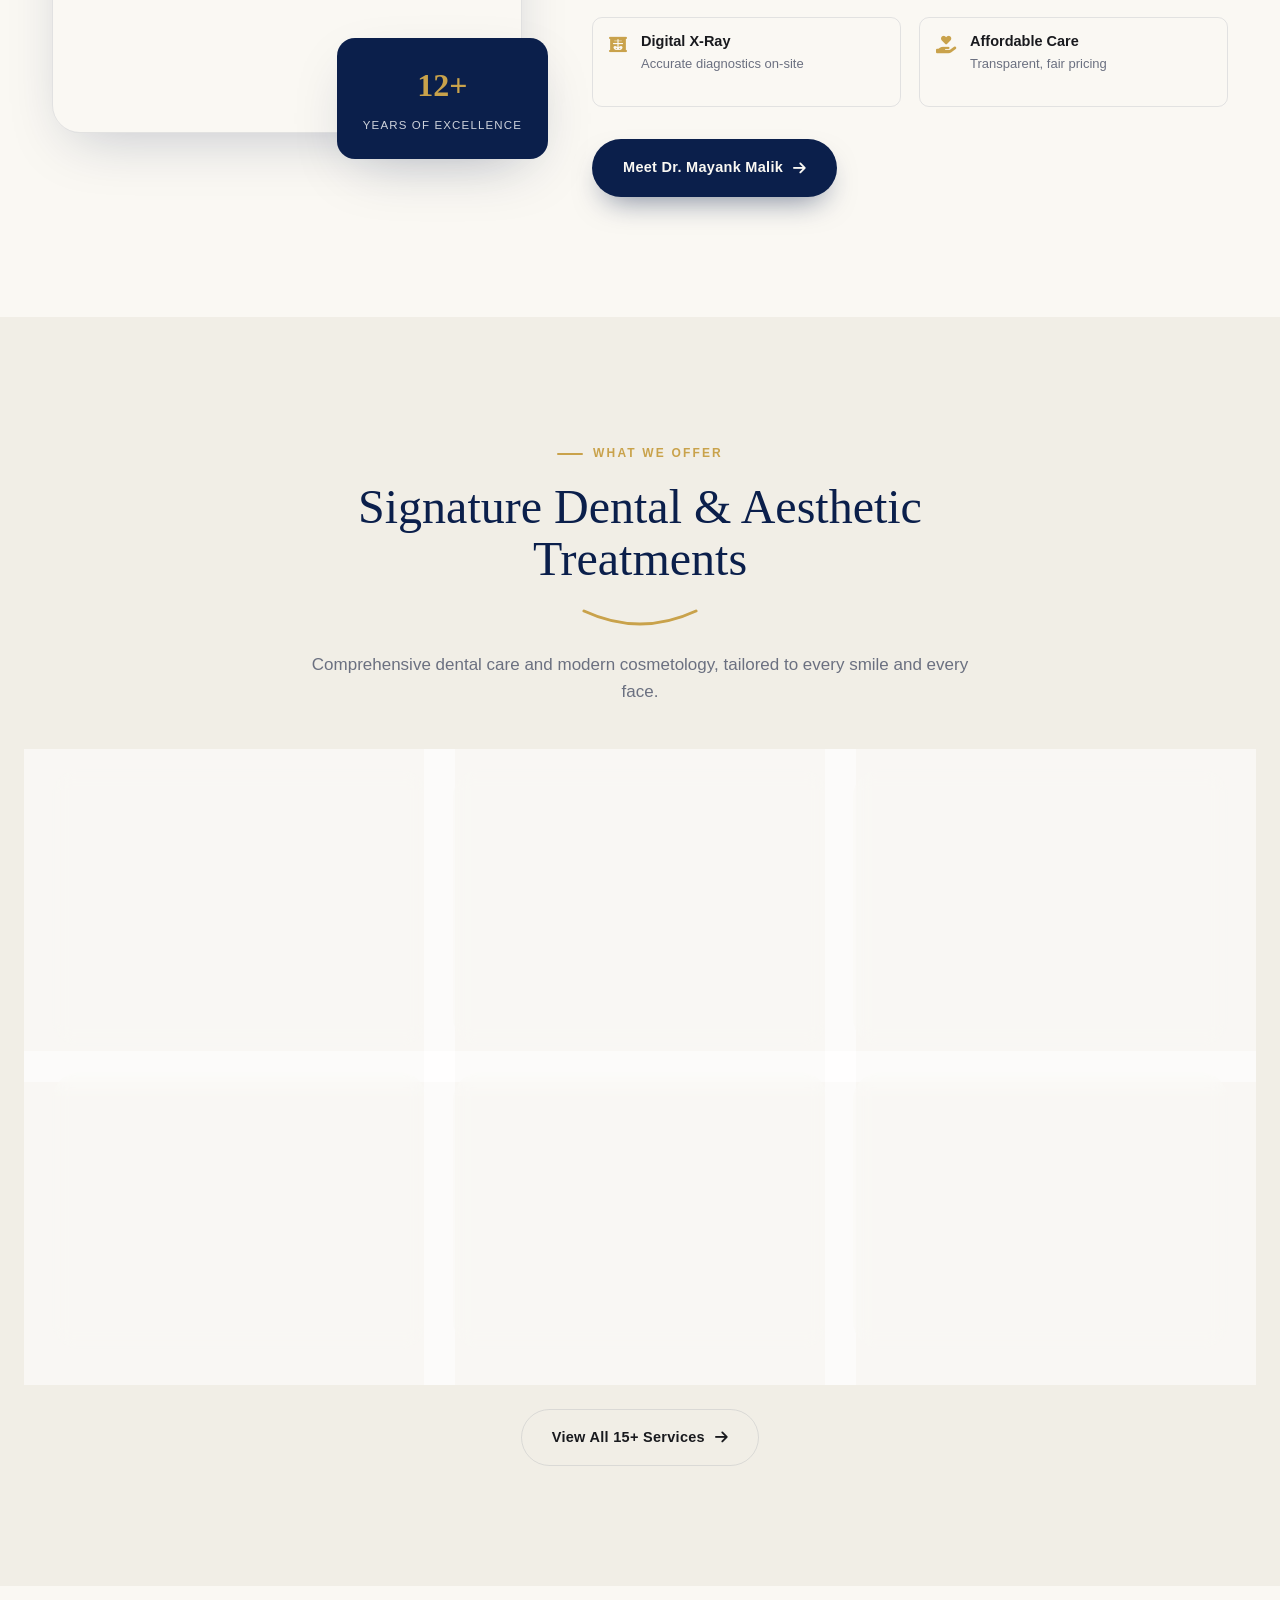
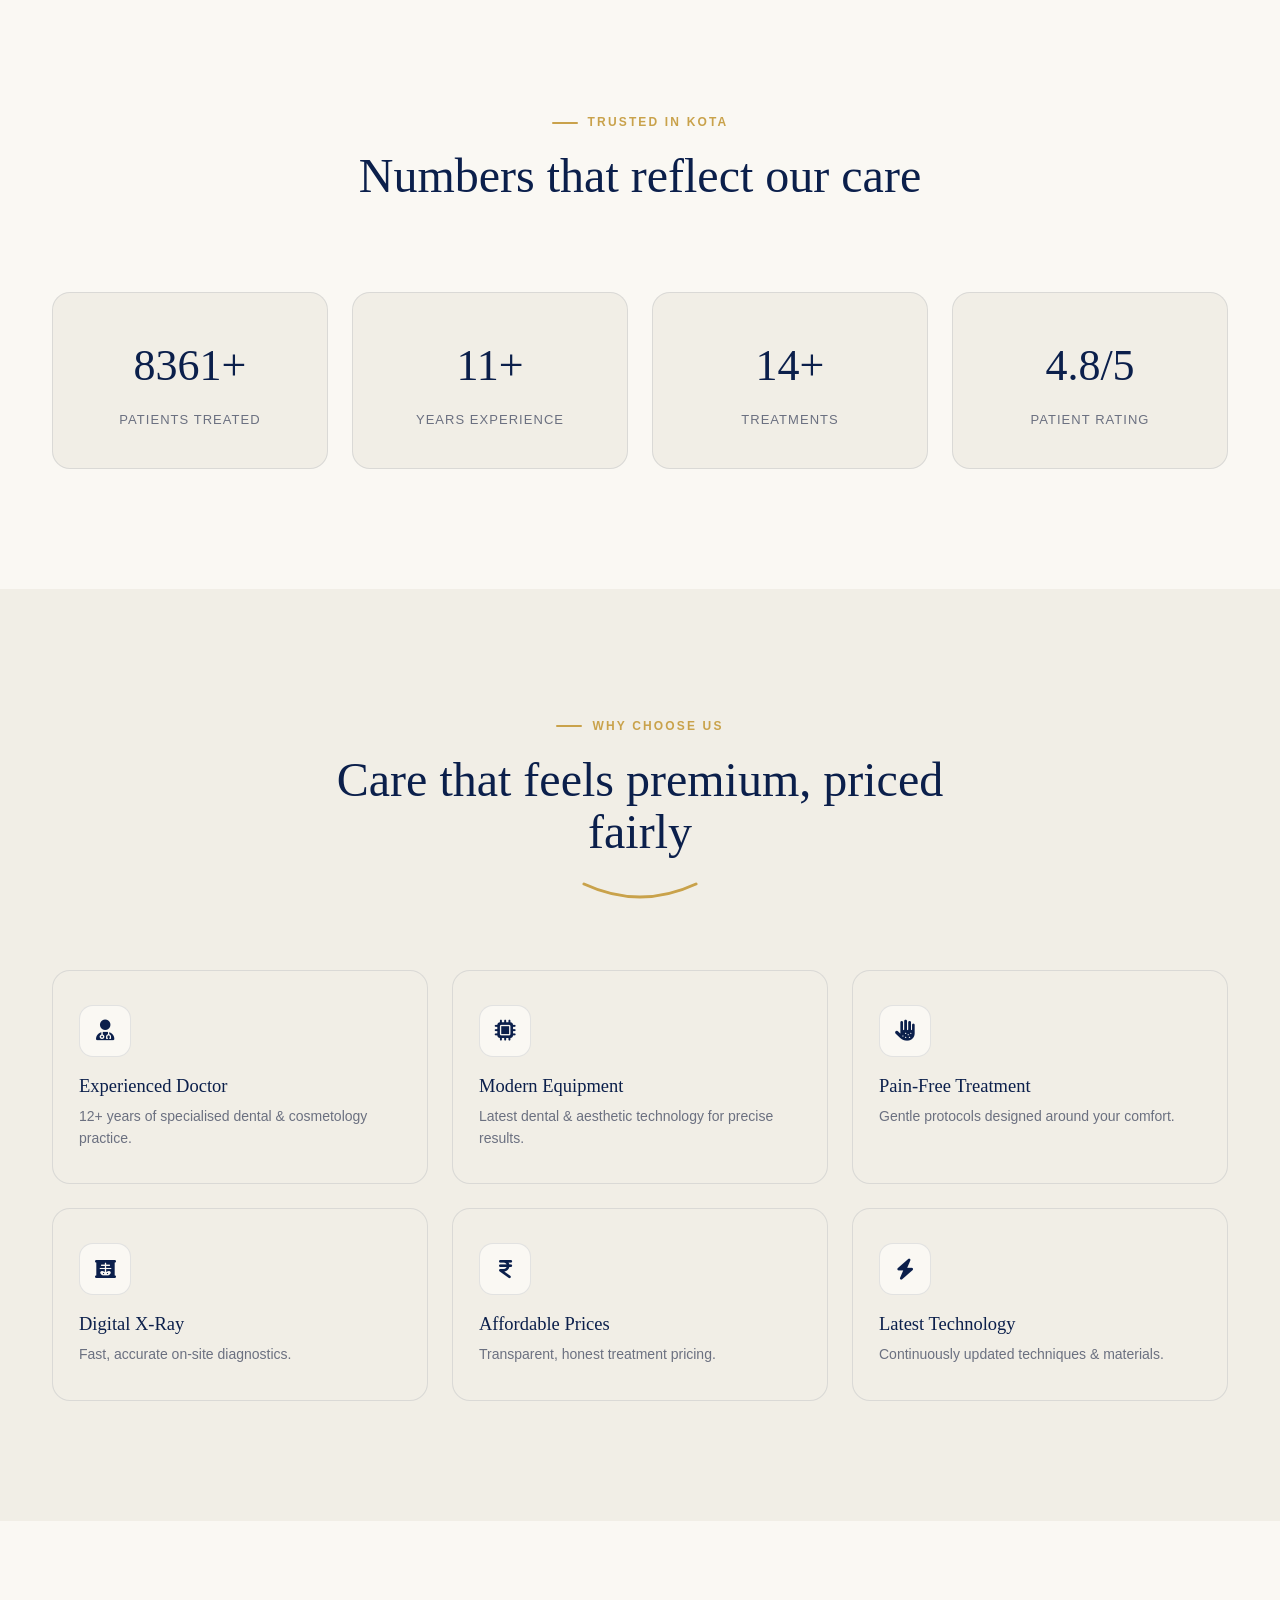
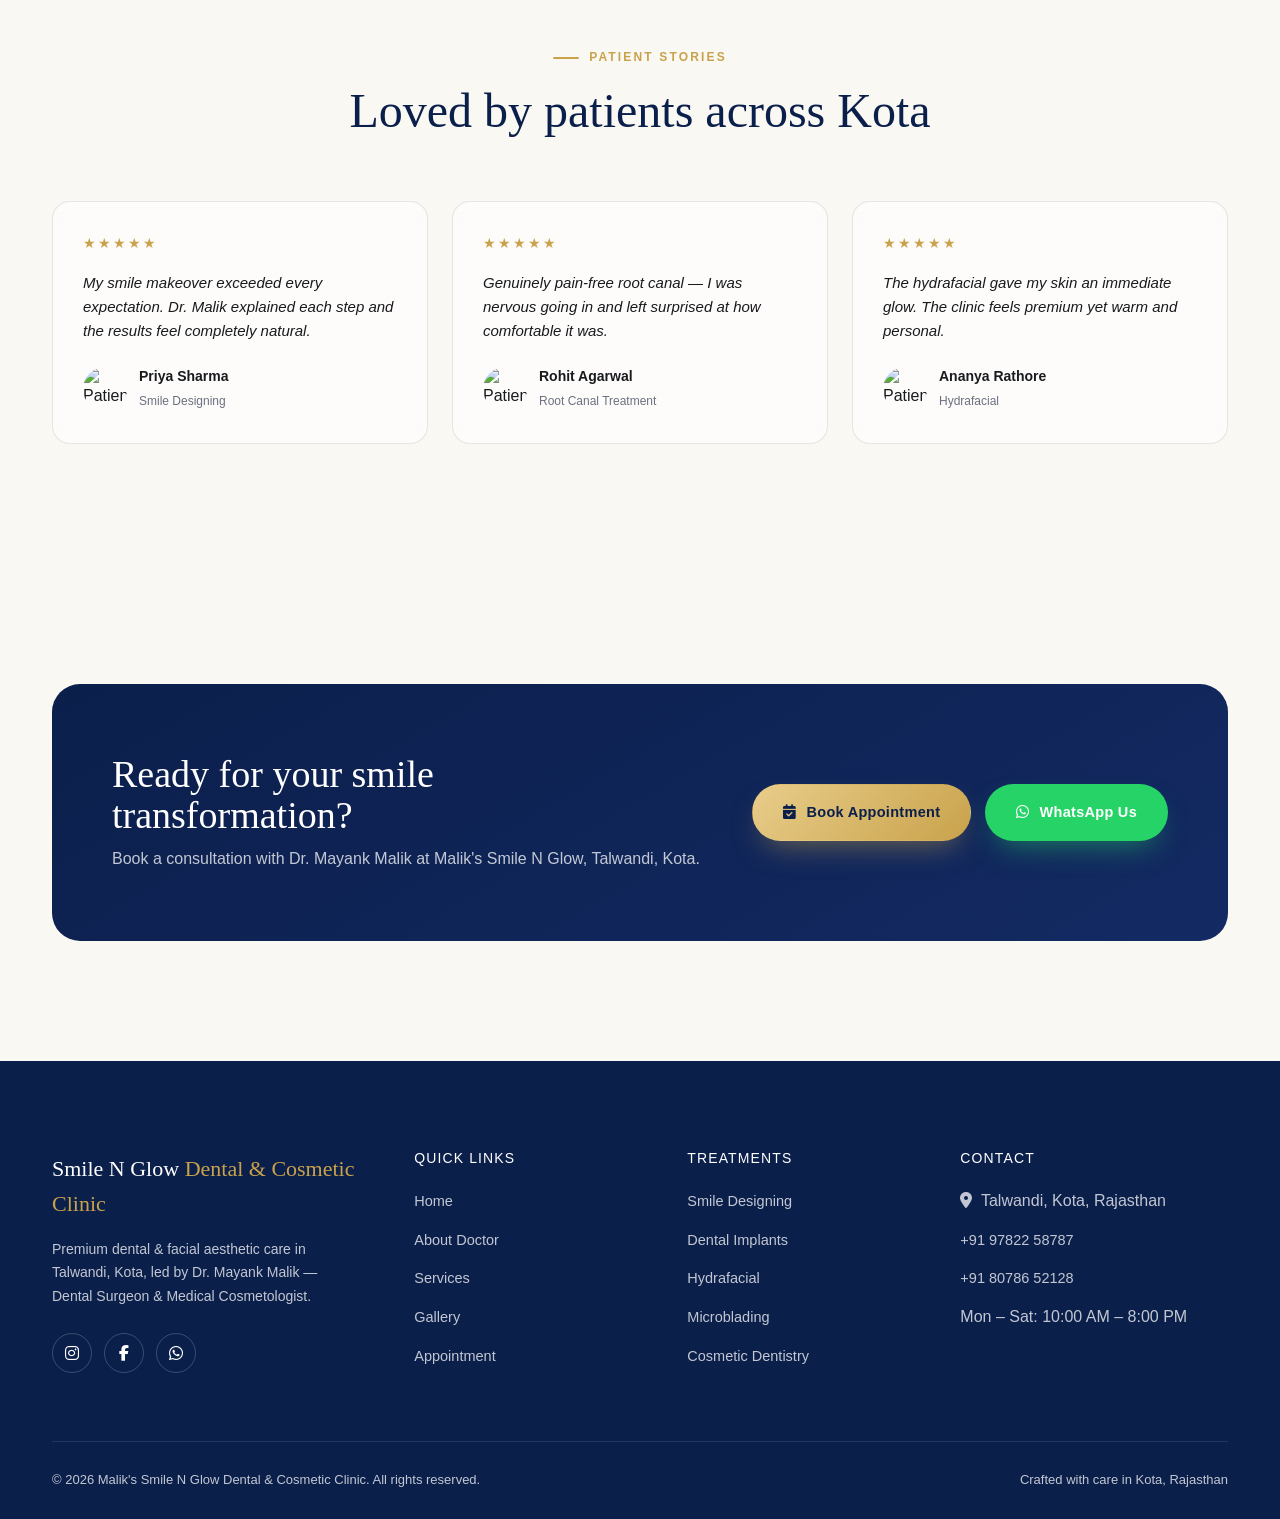
==== commit 91f40c37: "Replace image source with local doctor image" ====
--- a/index.html
+++ b/index.html
@@ -70,7 +70,7 @@
     </div>
     <div class="hero-visual">
       <div class="hero-portrait">
-        <img src="https://images.unsplash.com/photo-1622253692010-333f2da6031d?q=80&w=900&auto=format&fit=crop" alt="Dr. Mayank Malik, Dental Surgeon &amp; Medical Cosmetologist">
+        <img src="images/doctor.jpg" alt="Dr. Mayank Malik, Dental Surgeon &amp; Medical Cosmetologist">
       </div>
       <div class="hero-glass-card card-1"><i class="fa-solid fa-tooth"></i><div><b>Painless</b><span>Root Canal Care</span></div></div>
       <div class="hero-glass-card card-2"><i class="fa-solid fa-sparkles"></i><div><b>Glow</b><span>Hydrafacial Results</span></div></div>
--- a/style.css
+++ b/style.css
@@ -516,3 +516,19 @@
     overflow:hidden;
     box-shadow:0 10px 30px rgba(0,0,0,.15);
 }
+.mark{
+    width:60px;
+    height:60px;
+    border-radius:50%;
+    overflow:hidden;
+    display:flex;
+    align-items:center;
+    justify-content:center;
+}
+
+.mark img{
+    width:100%;
+    height:100%;
+    object-fit:cover;
+    border-radius:50%;
+}
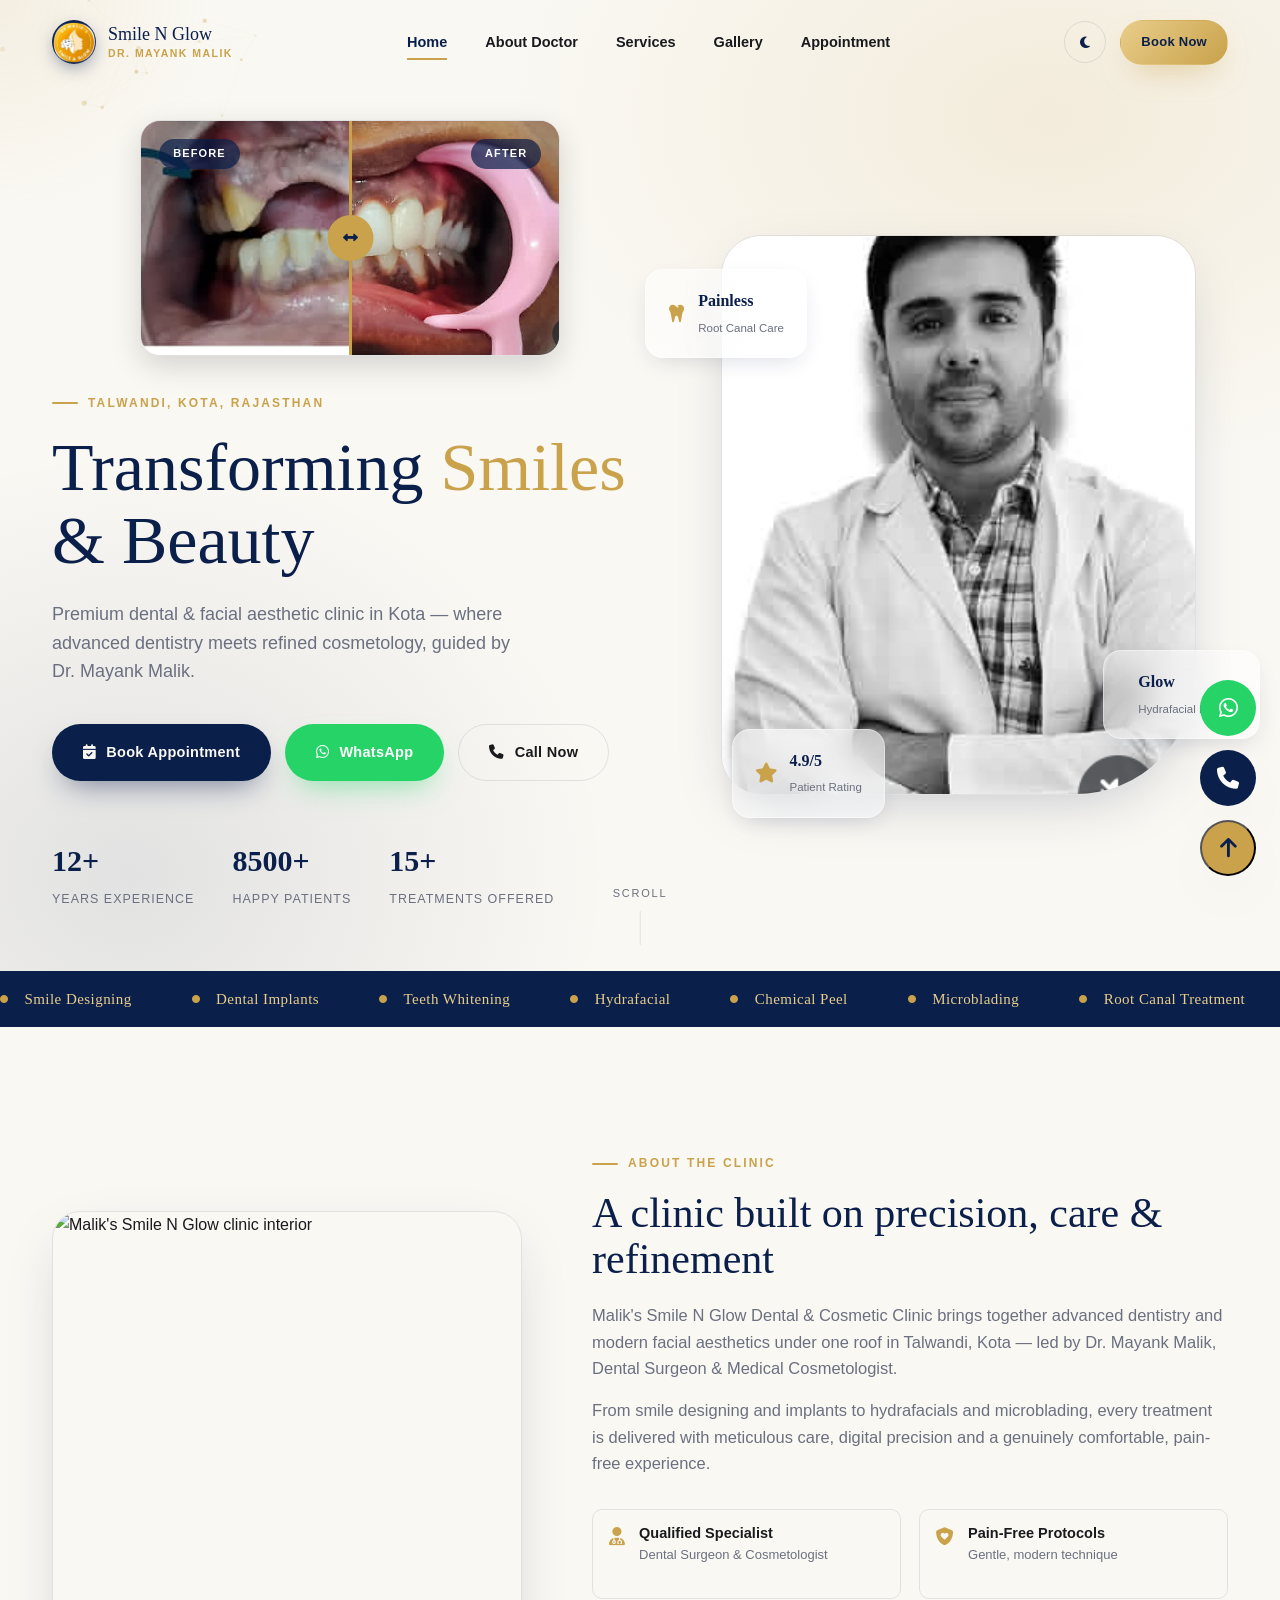
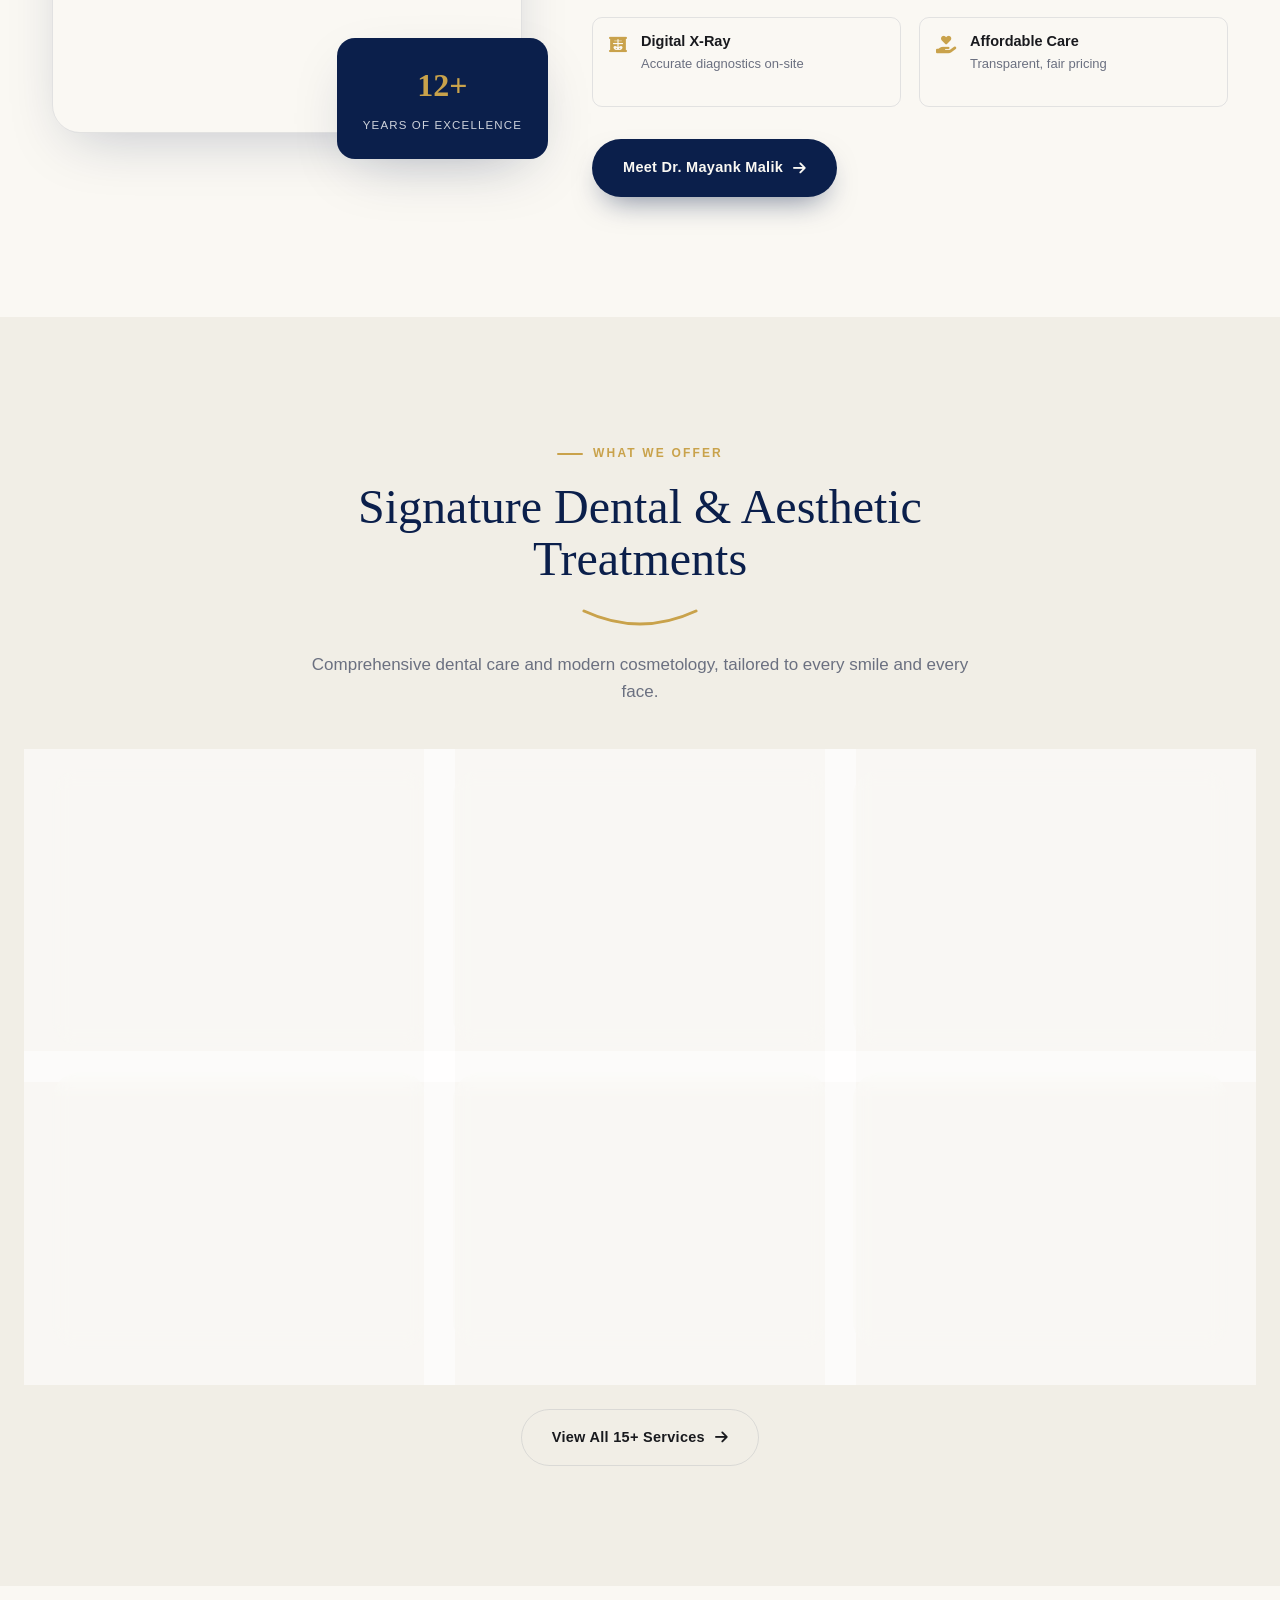
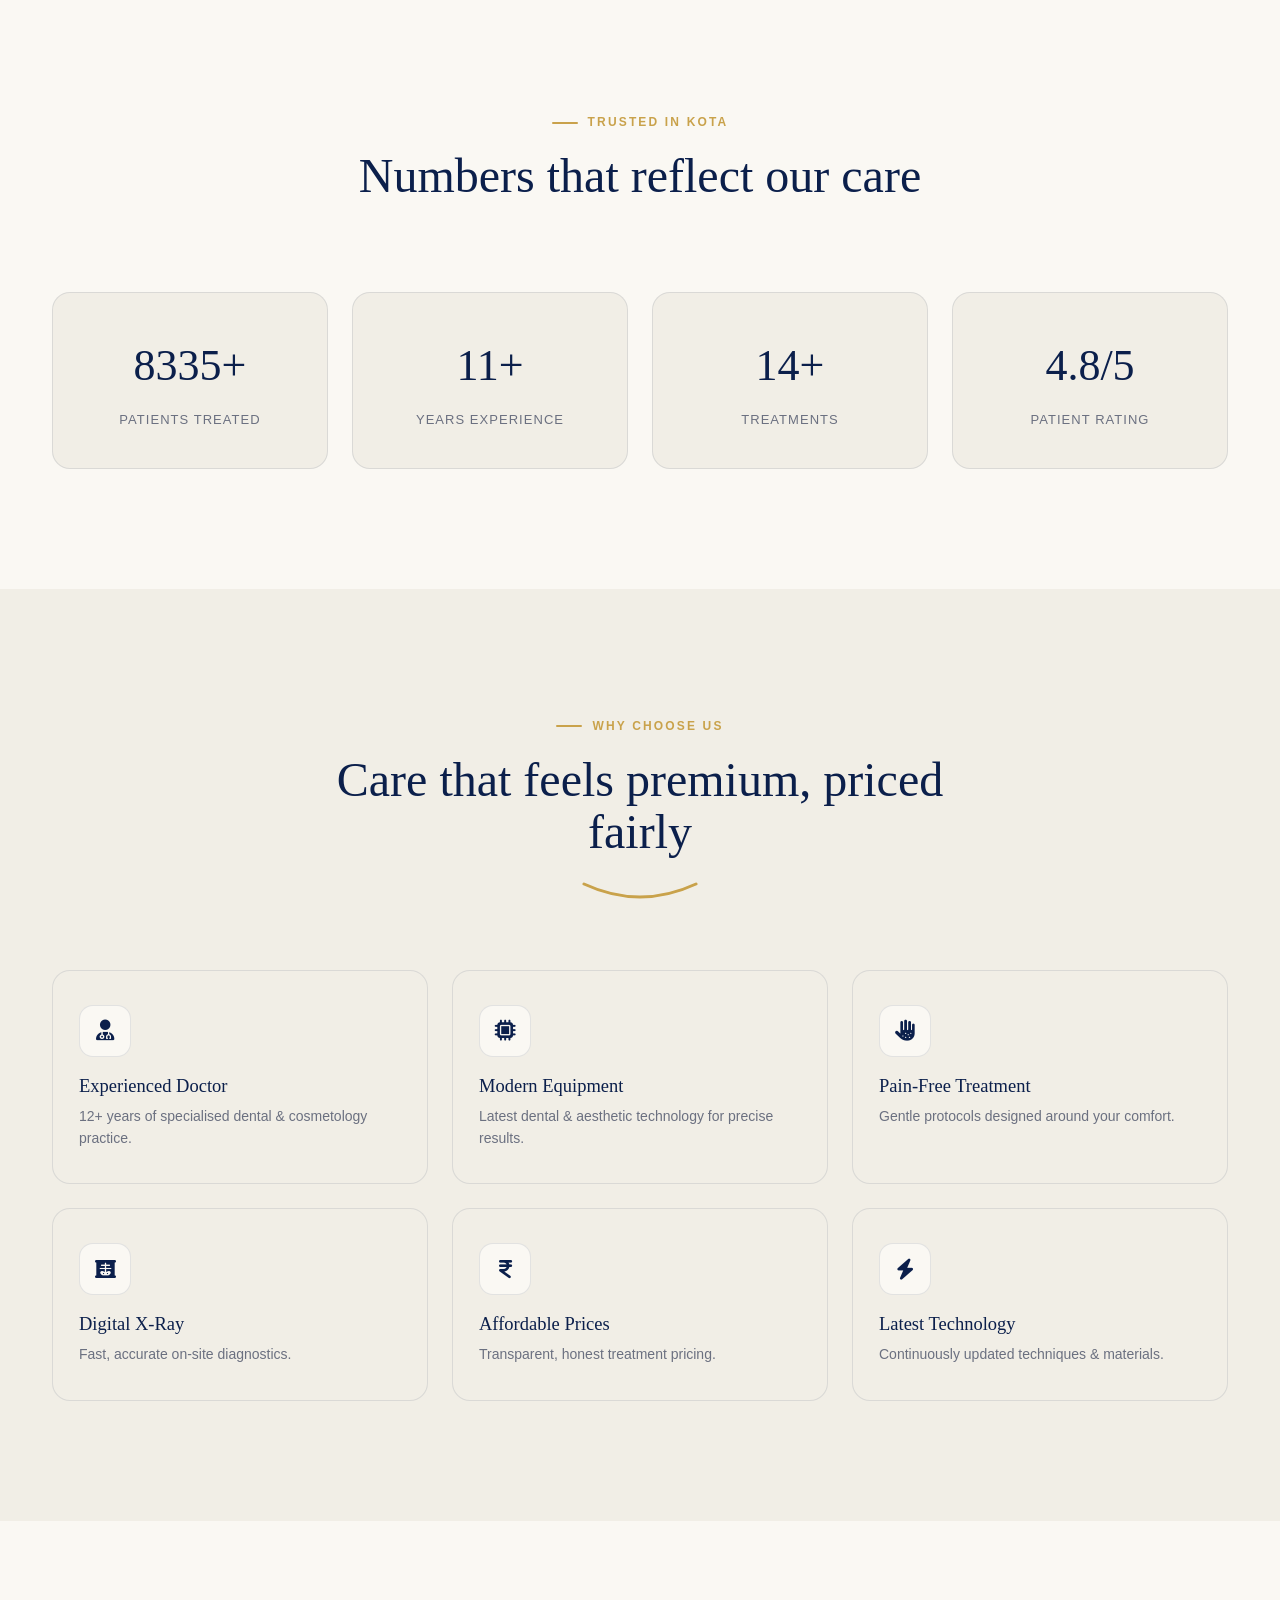
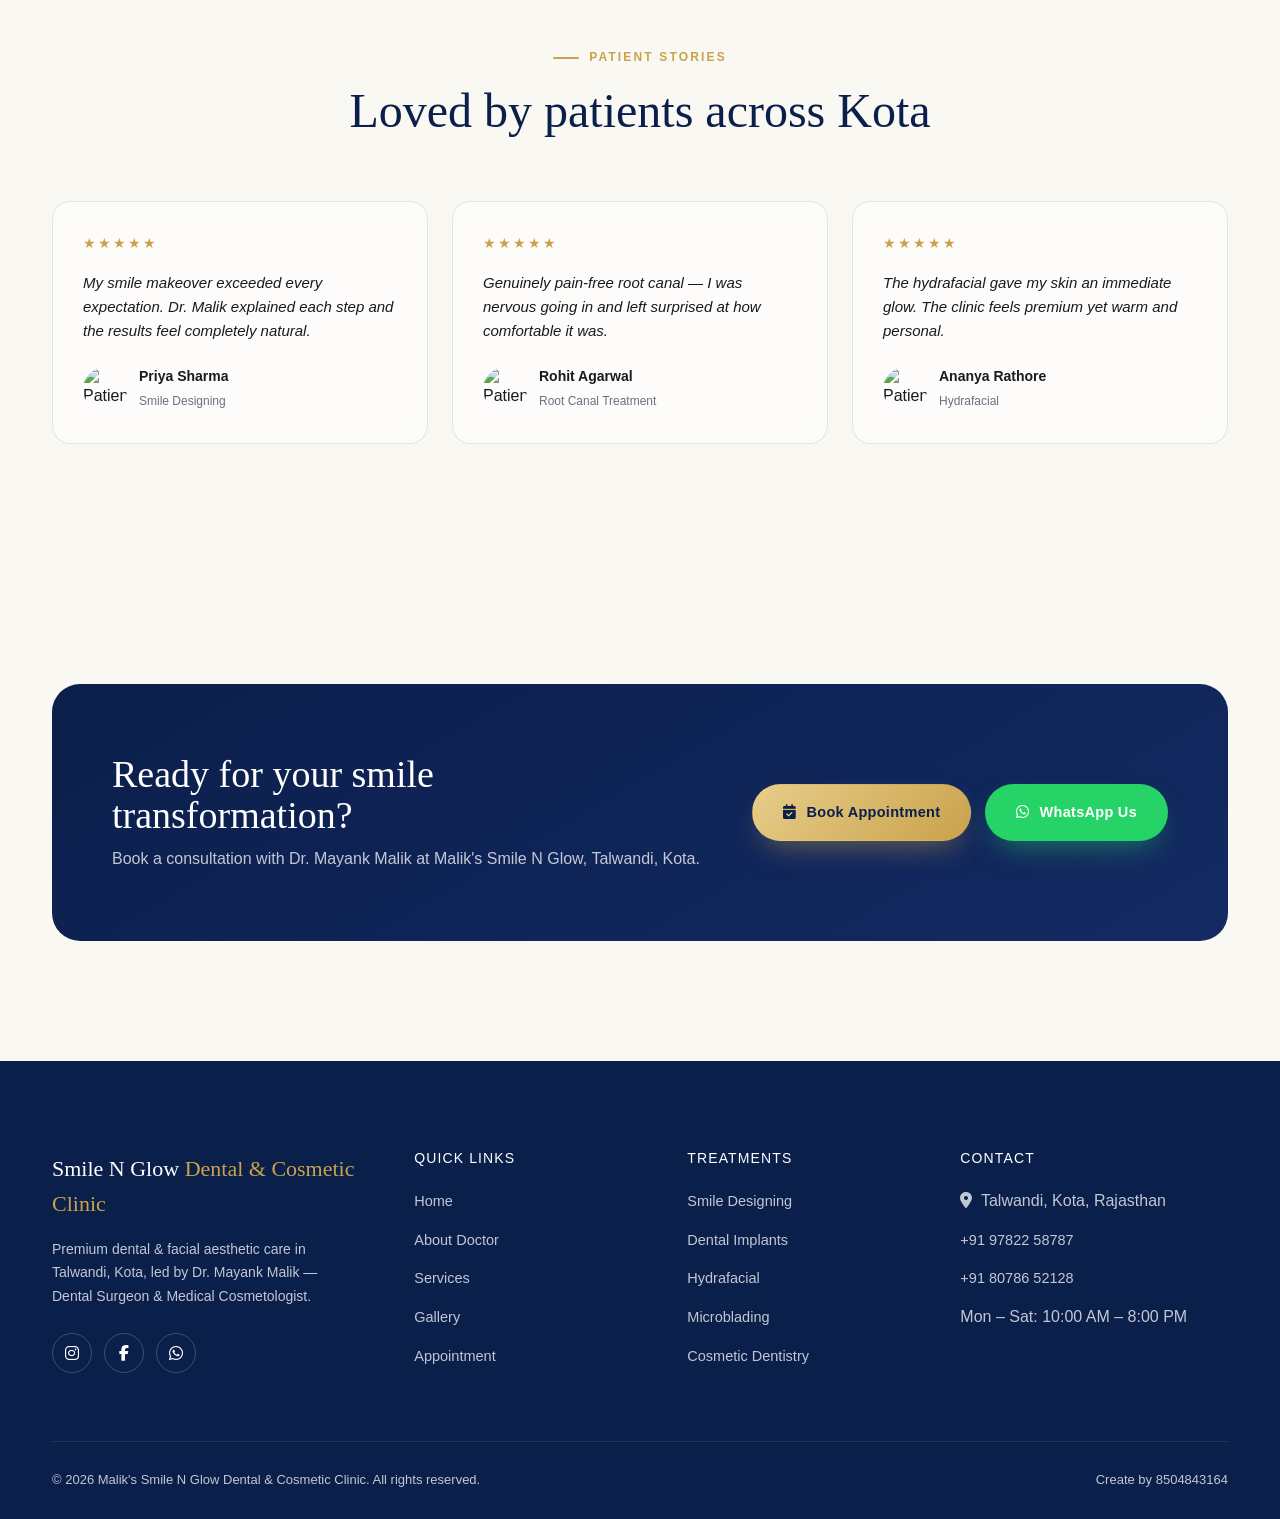
==== commit f622e2f7: "Update footer text to new creator information" ====
--- a/index.html
+++ b/index.html
@@ -249,7 +249,7 @@
     </div>
     <div class="footer-bottom">
       <span>© 2026 Malik's Smile N Glow Dental &amp; Cosmetic Clinic. All rights reserved.</span>
-      <span>Crafted with care in Kota, Rajasthan</span>
+      <span>Create by 8504843164</span>
     </div>
   </div>
 </footer>
